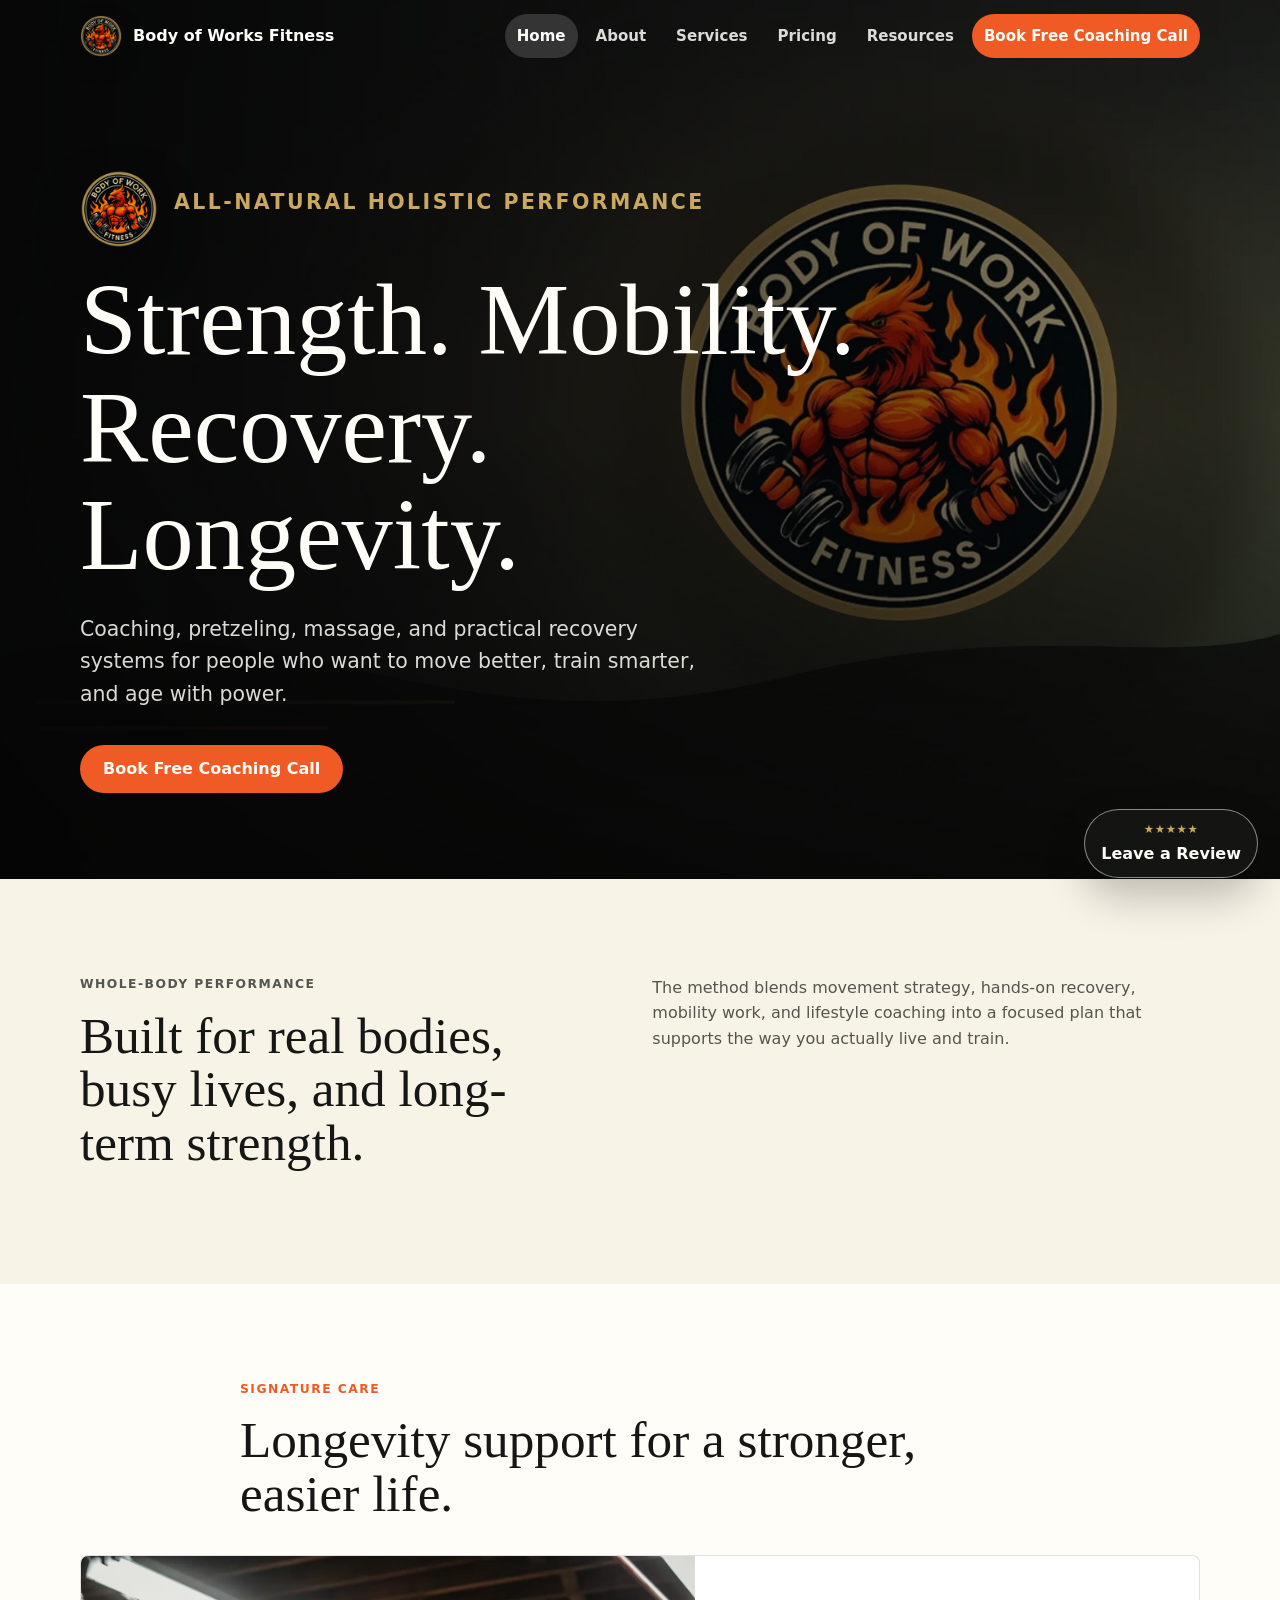
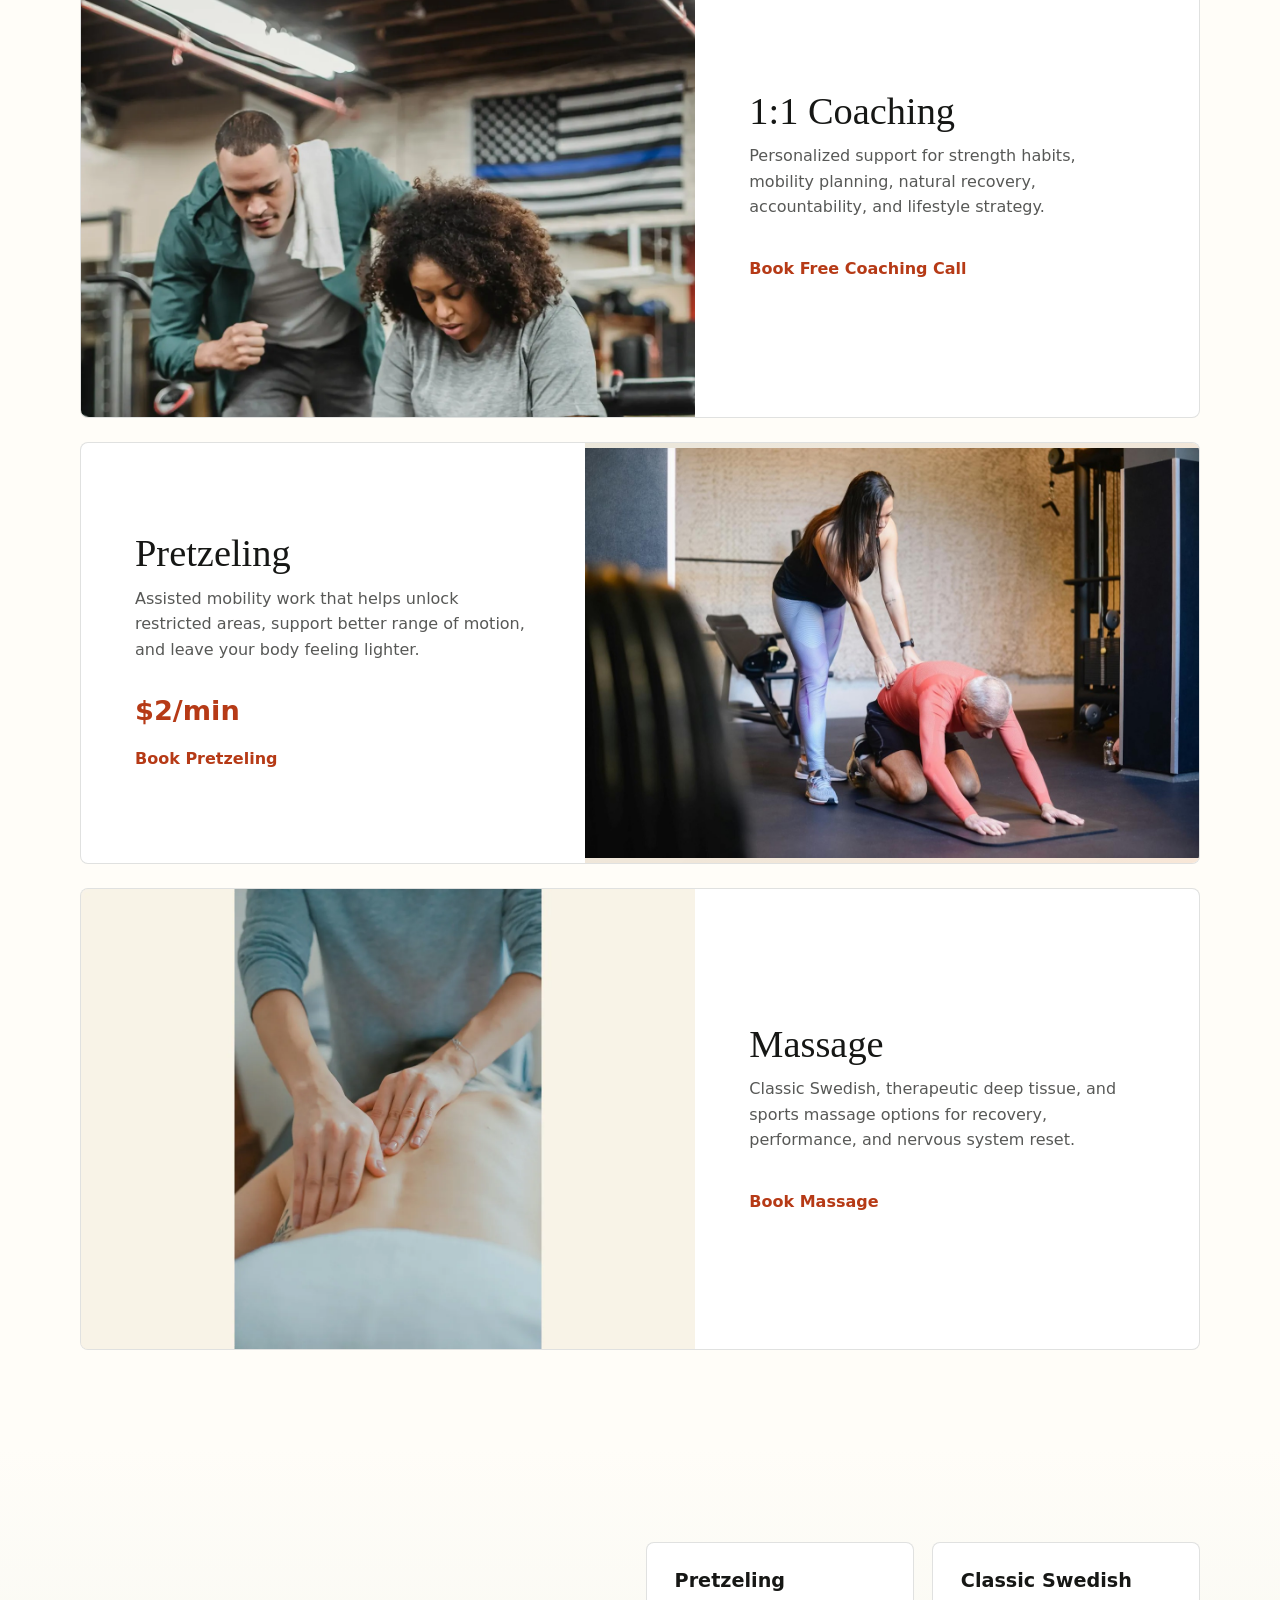
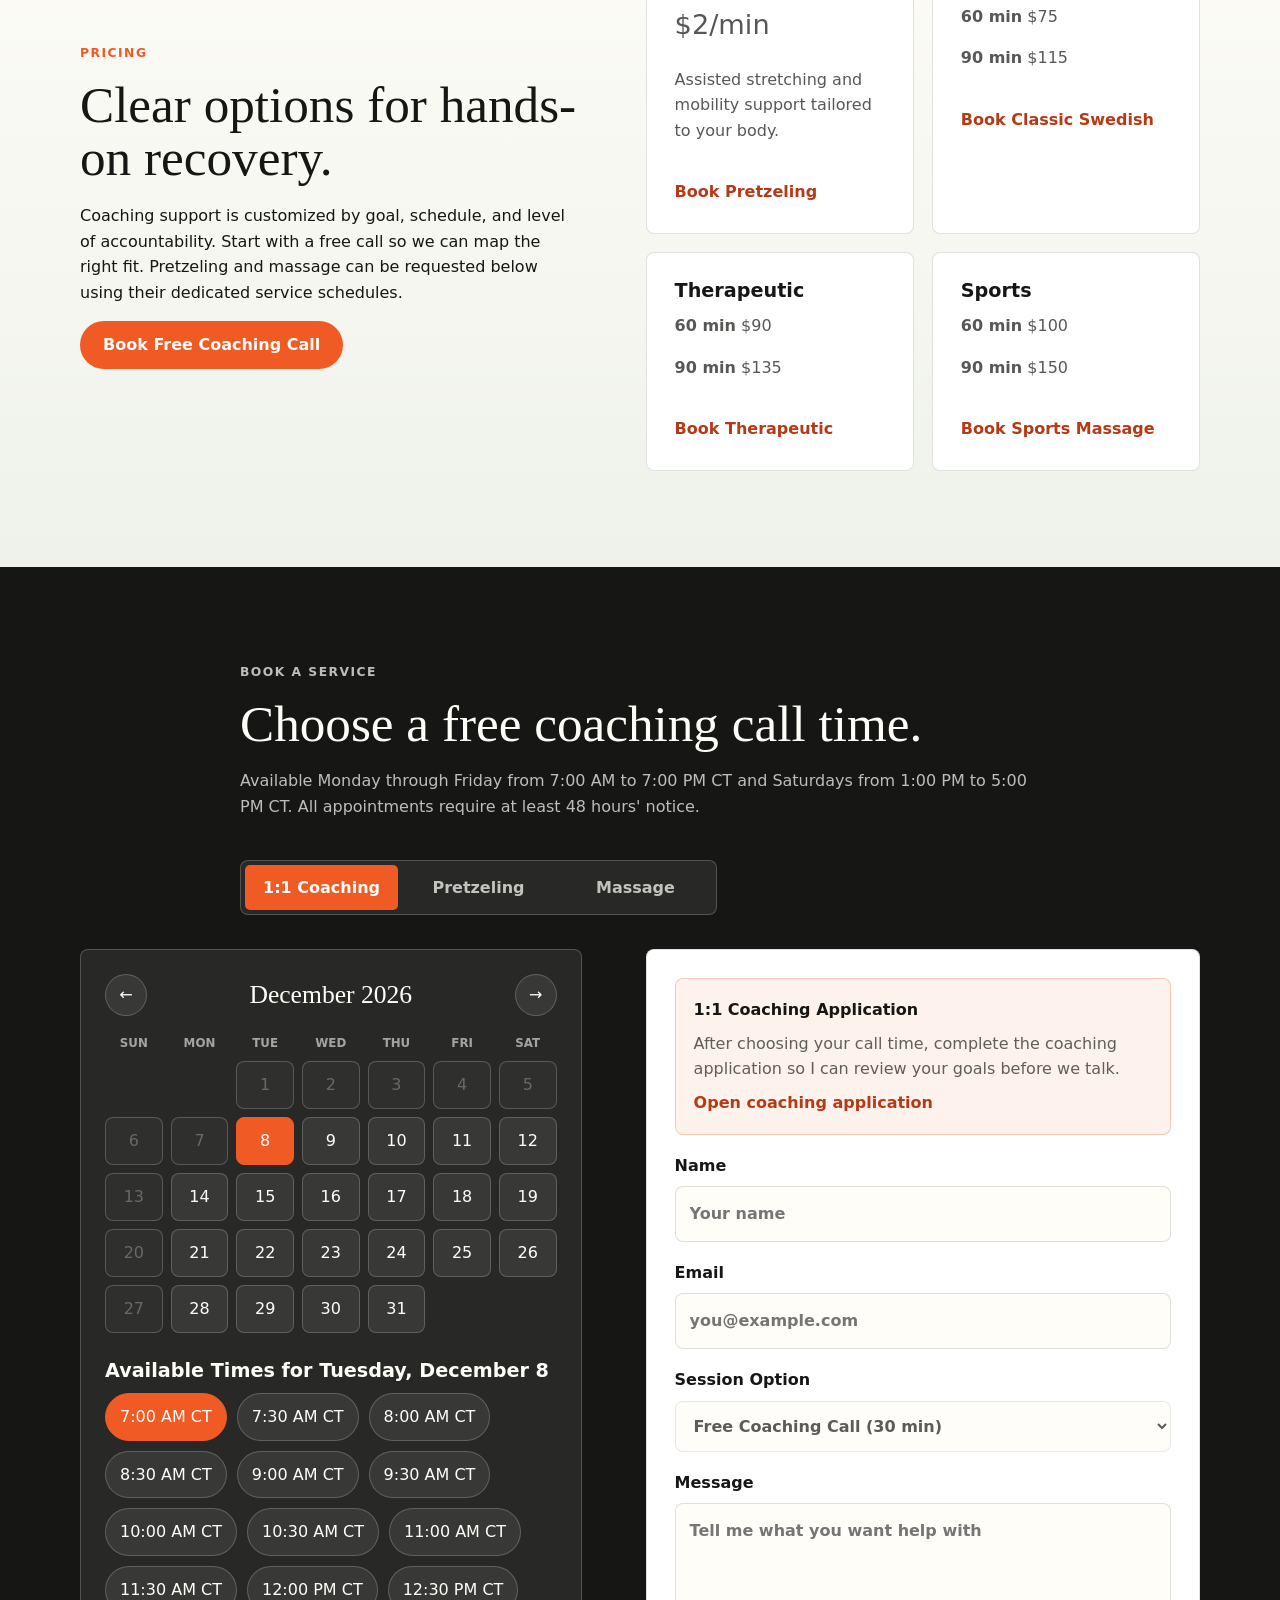
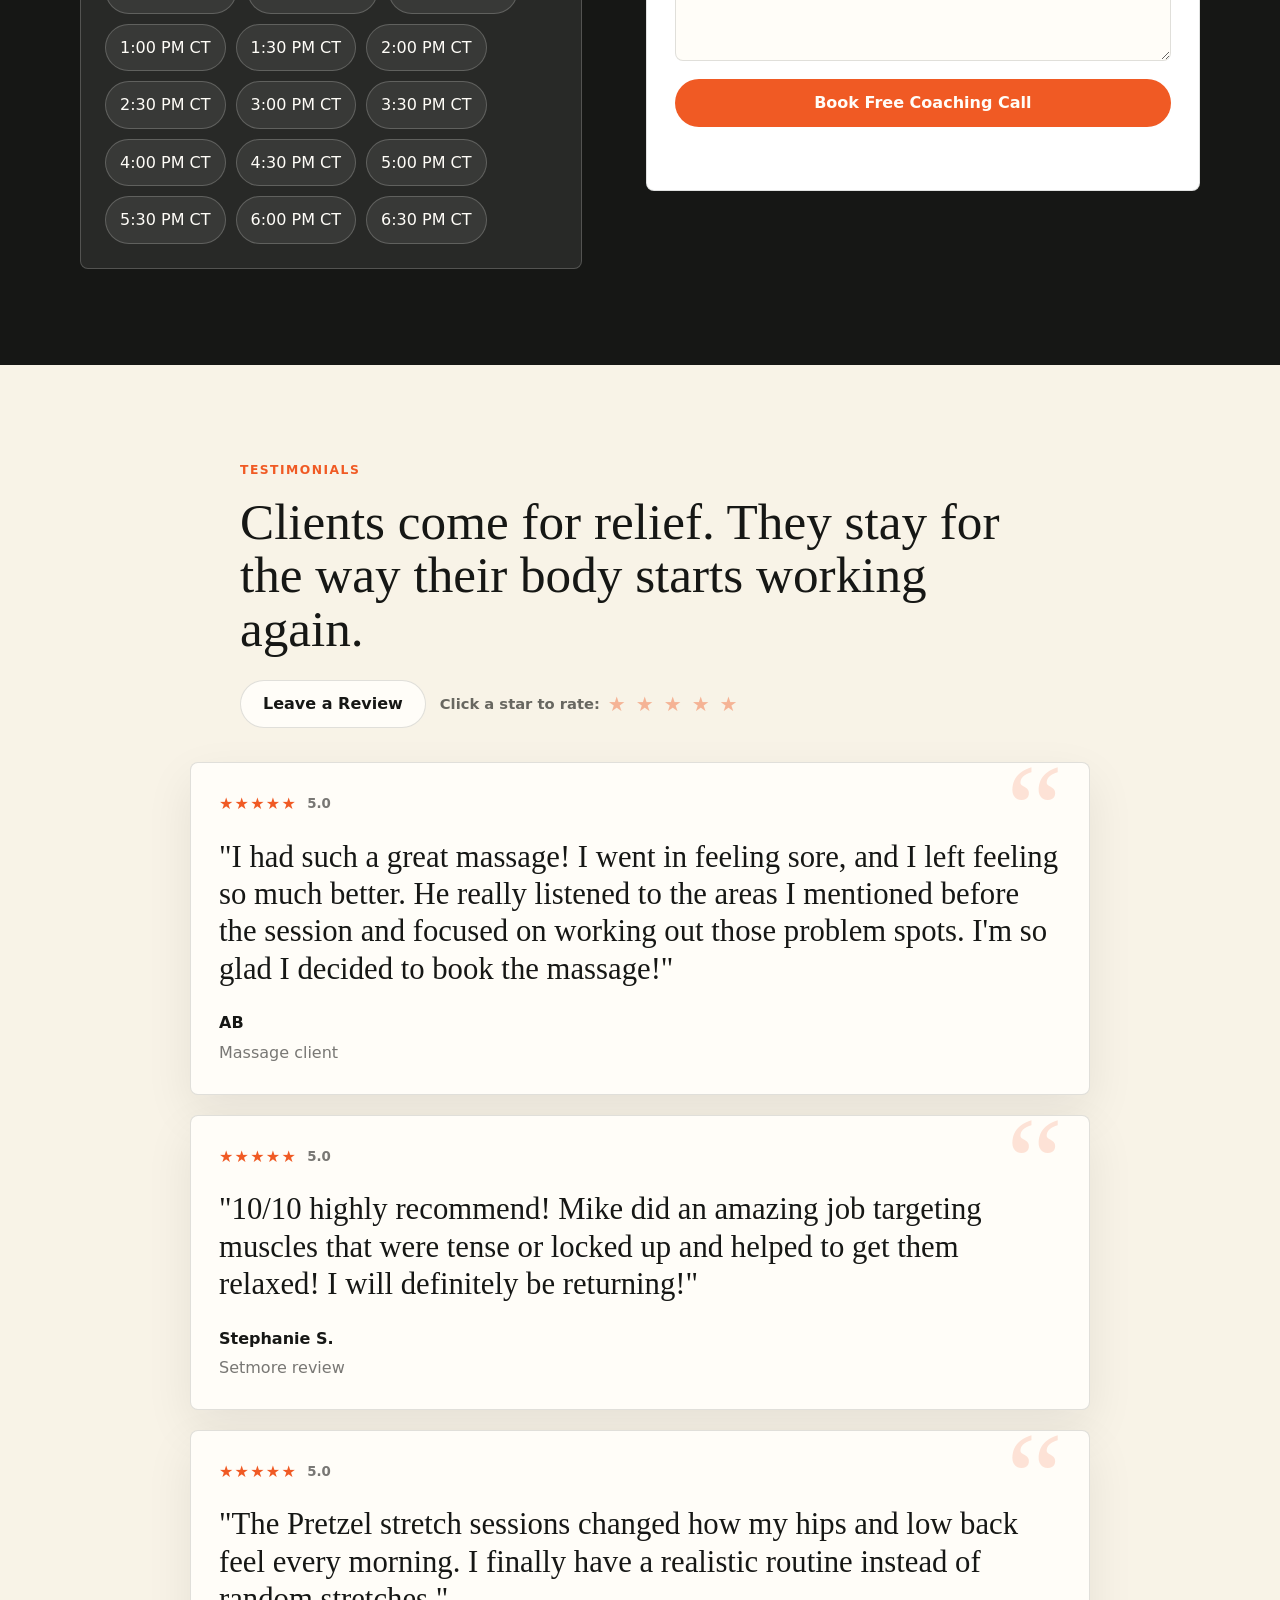
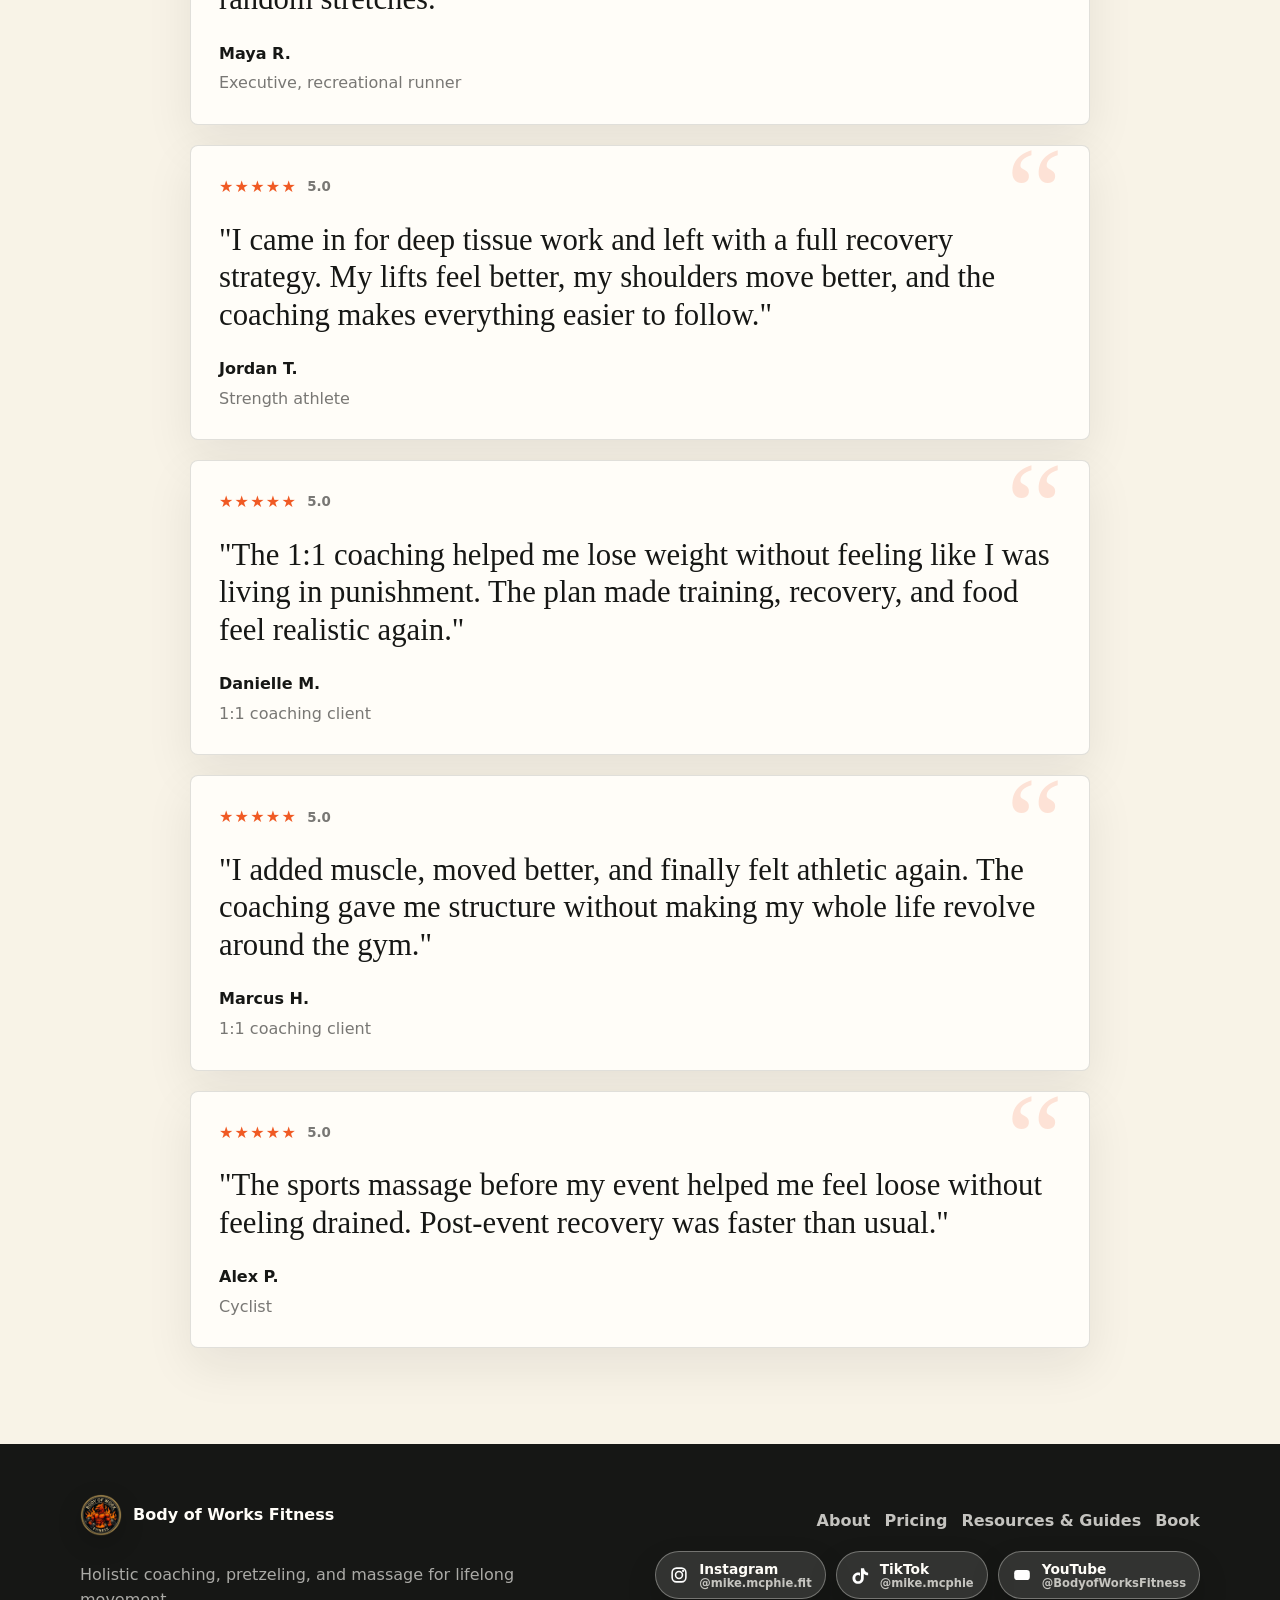
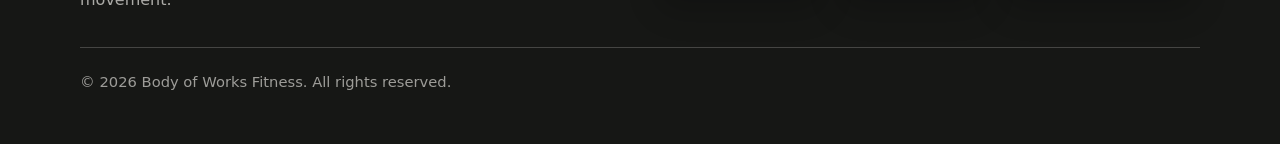
==== index.html @ e34fd8a3 "Add files via upload" ====
<!DOCTYPE html>
<html lang="en">
  <head>
    <meta charset="UTF-8" />
    <meta name="viewport" content="width=device-width, initial-scale=1.0" />
    <meta
      name="description"
      content="Body of Works Fitness offers holistic coaching, pretzeling, massage, and recovery support for strength, mobility, and longevity."
    />
    <title>Body of Works Fitness | Strength, Mobility, Recovery</title>
    <link rel="canonical" href="https://bodyofworksfitness.com/" />
    <link rel="preload" href="assets/images/brand-hero.webp" as="image" />
    <link rel="icon" href="assets/images/body-of-work-logo-small.png" type="image/png" />
    <link rel="stylesheet" href="css/styles.css?v=20260725-fat-loss-guide" />
  </head>
  <body class="home">
    <header class="site-header" data-header>
      <a class="brand" href="index.html" aria-label="Body of Works Fitness home">
        <img class="brand-logo" src="assets/images/body-of-work-logo-small.png" alt="" />
        <span>Body of Works Fitness</span>
      </a>
      <button class="nav-toggle" type="button" aria-label="Open navigation" aria-expanded="false" data-nav-toggle>
        <span></span>
        <span></span>
      </button>
      <nav class="site-nav" data-nav>
        <a href="index.html" aria-current="page">Home</a>
        <a href="about.html">About</a>
        <a href="#services">Services</a>
        <a href="#pricing">Pricing</a>
        <a href="resources.html">Resources</a>
        <a class="nav-cta" href="#book-call" data-book-service="1:1 Coaching">Book Free Coaching Call</a>
      </nav>
    </header>

    <main>
      <section class="hero brand-hero">
        <div class="hero-media" aria-hidden="true"></div>
        <video
          class="hero-video-backdrop"
          data-hero-video-backdrop
          poster="assets/images/brand-hero.webp"
          autoplay
          muted
          loop
          playsinline
          aria-hidden="true"
        >
          <source src="assets/videos/workout-background.mp4?v=20260725-fat-loss-guide" type="video/mp4" />
        </video>
        <video
          class="hero-video"
          data-hero-video
          poster="assets/images/brand-hero.webp"
          autoplay
          muted
          loop
          playsinline
          aria-hidden="true"
        >
          <source src="assets/videos/workout-background.mp4?v=20260725-fat-loss-guide" type="video/mp4" />
        </video>
        <div class="hero-overlay"></div>
        <div class="hero-content shell">
          <div class="hero-lockup">
            <img src="assets/images/body-of-work-logo-small.png" alt="Body of Works Fitness logo" />
            <p class="eyebrow">All-natural holistic performance</p>
          </div>
          <h1>Strength. Mobility. Recovery. Longevity.</h1>
          <p>
            Coaching, pretzeling, massage, and practical recovery systems for people who want to
            move better, train smarter, and age with power.
          </p>
          <div class="hero-actions">
            <a class="button button-primary" href="#book-call" data-book-service="1:1 Coaching">Book Free Coaching Call</a>
          </div>
        </div>
      </section>

      <section class="section intro-band">
        <div class="shell intro-grid">
          <div>
            <p class="eyebrow">Whole-body performance</p>
            <h2>Built for real bodies, busy lives, and long-term strength.</h2>
          </div>
          <p>
            The method blends movement strategy, hands-on recovery, mobility work, and lifestyle
            coaching into a focused plan that supports the way you actually live and train.
          </p>
        </div>
      </section>

      <section class="section" id="services">
        <div class="shell section-heading">
          <p class="eyebrow">Signature care</p>
          <h2>Longevity support for a stronger, easier life.</h2>
        </div>
        <div class="shell service-stack">
          <article class="service-row">
            <div class="service-row-media">
              <img src="assets/images/home-coaching.webp" alt="Trainer coaching a client through a strength exercise" loading="lazy" />
            </div>
            <div class="service-row-copy">
              <h3>1:1 Coaching</h3>
              <p>
                Personalized support for strength habits, mobility planning, natural recovery,
                accountability, and lifestyle strategy.
              </p>
              <a class="text-link" href="#book-call" data-book-service="1:1 Coaching">Book Free Coaching Call</a>
            </div>
          </article>
          <article class="service-row">
            <div class="service-row-media">
              <img src="assets/images/home-pretzel.jpg" alt="Trainer assisting a client through a floor stretch" loading="lazy" />
            </div>
            <div class="service-row-copy">
              <h3>Pretzeling</h3>
              <p>
                Assisted mobility work that helps unlock restricted areas, support better range of
                motion, and leave your body feeling lighter.
              </p>
              <strong class="price-line">$2/min</strong>
              <a class="text-link" href="#book-call" data-book-service="Pretzeling">Book Pretzeling</a>
            </div>
          </article>
          <article class="service-row">
            <div class="service-row-media">
              <img src="assets/images/home-massage.webp" alt="Close-up of massage therapy work" loading="lazy" />
            </div>
            <div class="service-row-copy">
              <h3>Massage</h3>
              <p>
                Classic Swedish, therapeutic deep tissue, and sports massage options for recovery,
                performance, and nervous system reset.
              </p>
              <a class="text-link" href="#book-call" data-book-service="Massage">Book Massage</a>
            </div>
          </article>
        </div>
      </section>

      <section class="section split-section" id="pricing">
        <div class="shell pricing-layout">
          <div>
            <p class="eyebrow">Pricing</p>
            <h2>Clear options for hands-on recovery.</h2>
            <p>
              Coaching support is customized by goal, schedule, and level of accountability. Start
              with a free call so we can map the right fit. Pretzeling and massage can be requested
              below using their dedicated service schedules.
            </p>
            <a class="button button-primary" href="#book-call" data-book-service="1:1 Coaching">Book Free Coaching Call</a>
          </div>
          <div class="pricing-grid">
            <article class="price-card">
              <h3>Pretzeling</h3>
              <p class="price">$2/min</p>
              <p>Assisted stretching and mobility support tailored to your body.</p>
              <a class="text-link" href="#book-call" data-book-service="Pretzeling">Book Pretzeling</a>
            </article>
            <article class="price-card">
              <h3>Classic Swedish</h3>
              <p><strong>60 min</strong> $75</p>
              <p><strong>90 min</strong> $115</p>
              <a class="text-link" href="#book-call" data-book-service="Massage">Book Classic Swedish</a>
            </article>
            <article class="price-card">
              <h3>Therapeutic</h3>
              <p><strong>60 min</strong> $90</p>
              <p><strong>90 min</strong> $135</p>
              <a class="text-link" href="#book-call" data-book-service="Massage">Book Therapeutic</a>
            </article>
            <article class="price-card">
              <h3>Sports</h3>
              <p><strong>60 min</strong> $100</p>
              <p><strong>90 min</strong> $150</p>
              <a class="text-link" href="#book-call" data-book-service="Massage">Book Sports Massage</a>
            </article>
          </div>
        </div>
      </section>

      <section class="section booking-section" id="book-call">
        <div class="shell section-heading">
          <p class="eyebrow">Book a service</p>
          <h2 data-booking-title>Choose a free coaching call time.</h2>
          <p data-booking-summary>Available Monday through Friday from 7:00 AM to 7:00 PM CT and Saturdays from 1:00 PM to 5:00 PM CT. All appointments require at least 48 hours' notice.</p>
          <div class="booking-service-picker" aria-label="Choose a service">
            <button class="is-active" type="button" data-service-choice="1:1 Coaching">1:1 Coaching</button>
            <button type="button" data-service-choice="Pretzeling">Pretzeling</button>
            <button type="button" data-service-choice="Massage">Massage</button>
          </div>
        </div>
        <div class="shell booking-grid">
          <div class="calendar-panel">
            <div class="calendar-toolbar">
              <button class="icon-button" type="button" aria-label="Previous month" data-calendar-prev>&larr;</button>
              <h3 data-calendar-title></h3>
              <button class="icon-button" type="button" aria-label="Next month" data-calendar-next>&rarr;</button>
            </div>
            <div class="calendar-weekdays" aria-hidden="true">
              <span>Sun</span><span>Mon</span><span>Tue</span><span>Wed</span><span>Thu</span><span>Fri</span><span>Sat</span>
            </div>
            <div class="calendar-grid" data-calendar-grid></div>
            <div class="time-panel">
              <h3 data-time-title>Available Times</h3>
              <div class="time-list" data-time-list></div>
            </div>
          </div>

          <form class="contact-form booking-form" action="https://formsubmit.co/imagin8it.home@gmail.com" method="post" data-booking-form>
            <input type="hidden" name="_subject" value="New Body of Works Fitness Coaching Call Request" data-subject-input />
            <input type="hidden" name="_template" value="table" />
            <input type="hidden" name="_captcha" value="false" />
            <input type="hidden" name="_autoresponse" value="" data-autoresponse-input />
            <input type="hidden" name="_next" value="http://127.0.0.1:4173/thank-you.html" data-next-input />
            <input type="hidden" name="service" value="1:1 Coaching" data-service-select />
            <input type="hidden" name="Automation Source" value="Body of Works Fitness website booking" />
            <input type="hidden" name="Automation Key" value="coaching-call" data-automation-key-input />
            <input type="hidden" name="Selected Date" data-selected-date-input />
            <input type="hidden" name="Selected Time" data-selected-time-input />
            <input type="hidden" name="Google Calendar Link" data-calendar-link-input />
            <input type="text" name="_honey" class="visually-hidden" tabindex="-1" autocomplete="off" />
            <div class="form-callout" data-coaching-application>
              <strong>1:1 Coaching Application</strong>
              <p>After choosing your call time, complete the coaching application so I can review your goals before we talk.</p>
              <a href="https://form.typeform.com/to/nYSQBHoF" target="_blank" rel="noopener">Open coaching application</a>
            </div>
            <label>
              Name
              <input type="text" name="name" autocomplete="name" placeholder="Your name" required />
            </label>
            <label>
              Email
              <input type="email" name="email" autocomplete="email" placeholder="you@example.com" required />
            </label>
            <label data-session-option-field hidden>
              Session Option
              <select name="session_option" required data-session-option-select></select>
            </label>
            <label>
              Message
              <textarea name="message" rows="5" placeholder="Tell me what you want help with"></textarea>
            </label>
            <button class="button button-primary" type="submit" data-submit-button>Book Free Coaching Call</button>
            <p class="form-note" data-booking-status></p>
          </form>
        </div>
      </section>

      <section class="section testimonials-section" id="testimonials">
        <div class="shell section-heading">
          <p class="eyebrow">Testimonials</p>
          <h2>Clients come for relief. They stay for the way their body starts working again.</h2>
          <div class="review-section-action">
            <button class="button button-secondary" type="button" data-review-open>Leave a Review</button>
            <div class="review-star-hint" aria-label="Click a star to leave a review">
              <span>Click a star to rate:</span>
              <button type="button" data-review-open data-review-rating="1" aria-label="Leave a 1 star review">★</button>
              <button type="button" data-review-open data-review-rating="2" aria-label="Leave a 2 star review">★</button>
              <button type="button" data-review-open data-review-rating="3" aria-label="Leave a 3 star review">★</button>
              <button type="button" data-review-open data-review-rating="4" aria-label="Leave a 4 star review">★</button>
              <button type="button" data-review-open data-review-rating="5" aria-label="Leave a 5 star review">★</button>
            </div>
          </div>
        </div>
        <div class="shell testimonial-grid submitted-testimonial-grid" data-review-list></div>
        <div class="shell testimonial-grid">
          <article class="testimonial-card">
            <div class="testimonial-rating" aria-label="5 out of 5 stars">
              <span>★★★★★</span>
              <small>5.0</small>
            </div>
            <p>
              "I had such a great massage! I went in feeling sore, and I left feeling so much better.
              He really listened to the areas I mentioned before the session and focused on working
              out those problem spots. I'm so glad I decided to book the massage!"
            </p>
            <div>
              <strong>AB</strong>
              <span>Massage client</span>
            </div>
          </article>
          <article class="testimonial-card">
            <div class="testimonial-rating" aria-label="5 out of 5 stars">
              <span>★★★★★</span>
              <small>5.0</small>
            </div>
            <p>
              "10/10 highly recommend! Mike did an amazing job targeting muscles that were tense or
              locked up and helped to get them relaxed! I will definitely be returning!"
            </p>
            <div>
              <strong>Stephanie S.</strong>
              <span>Setmore review</span>
            </div>
          </article>
          <article class="testimonial-card">
            <div class="testimonial-rating" aria-label="5 out of 5 stars">
              <span>★★★★★</span>
              <small>5.0</small>
            </div>
            <p>
              "The Pretzel stretch sessions changed how my hips and low back feel every morning. I
              finally have a realistic routine instead of random stretches."
            </p>
            <div>
              <strong>Maya R.</strong>
              <span>Executive, recreational runner</span>
            </div>
          </article>
          <article class="testimonial-card">
            <div class="testimonial-rating" aria-label="5 out of 5 stars">
              <span>★★★★★</span>
              <small>5.0</small>
            </div>
            <p>
              "I came in for deep tissue work and left with a full recovery strategy. My lifts feel
              better, my shoulders move better, and the coaching makes everything easier to follow."
            </p>
            <div>
              <strong>Jordan T.</strong>
              <span>Strength athlete</span>
            </div>
          </article>
          <article class="testimonial-card">
            <div class="testimonial-rating" aria-label="5 out of 5 stars">
              <span>★★★★★</span>
              <small>5.0</small>
            </div>
            <p>
              "The 1:1 coaching helped me lose weight without feeling like I was living in
              punishment. The plan made training, recovery, and food feel realistic again."
            </p>
            <div>
              <strong>Danielle M.</strong>
              <span>1:1 coaching client</span>
            </div>
          </article>
          <article class="testimonial-card">
            <div class="testimonial-rating" aria-label="5 out of 5 stars">
              <span>★★★★★</span>
              <small>5.0</small>
            </div>
            <p>
              "I added muscle, moved better, and finally felt athletic again. The coaching gave me
              structure without making my whole life revolve around the gym."
            </p>
            <div>
              <strong>Marcus H.</strong>
              <span>1:1 coaching client</span>
            </div>
          </article>
          <article class="testimonial-card">
            <div class="testimonial-rating" aria-label="5 out of 5 stars">
              <span>★★★★★</span>
              <small>5.0</small>
            </div>
            <p>
              "The sports massage before my event helped me feel loose without feeling drained.
              Post-event recovery was faster than usual."
            </p>
            <div>
              <strong>Alex P.</strong>
              <span>Cyclist</span>
            </div>
          </article>
        </div>
      </section>

    </main>

    <button class="floating-review-button" type="button" data-review-open aria-label="Leave a review">
      <span aria-hidden="true">★★★★★</span>
      Leave a Review
    </button>

    <iframe class="visually-hidden" name="review-submit-frame" title="Review submission"></iframe>
    <dialog class="review-dialog" data-review-dialog>
      <form
        class="review-form"
        action="https://formsubmit.co/imagin8it.home@gmail.com"
        method="post"
        target="review-submit-frame"
        data-review-form
      >
        <button class="dialog-close" type="button" data-review-close aria-label="Close review form">&times;</button>
        <input type="hidden" name="_subject" value="New Body of Works Fitness Review" />
        <input type="hidden" name="_template" value="table" />
        <input type="hidden" name="_captcha" value="false" />
        <input type="hidden" name="rating" value="5" data-review-rating-input />
        <p class="eyebrow">Leave a review</p>
        <h2><span data-review-selected-rating>5</span>-star experience</h2>
        <div class="review-stars" aria-label="Click a star to choose your rating">
          <button type="button" data-review-rating-button="1" aria-label="1 star">★</button>
          <button type="button" data-review-rating-button="2" aria-label="2 stars">★</button>
          <button type="button" data-review-rating-button="3" aria-label="3 stars">★</button>
          <button type="button" data-review-rating-button="4" aria-label="4 stars">★</button>
          <button type="button" data-review-rating-button="5" aria-label="5 stars">★</button>
        </div>
        <label>
          Name
          <input name="name" type="text" maxlength="50" placeholder="Your name" required />
        </label>
        <label>
          Service
          <select name="service">
            <option>1:1 Coaching</option>
            <option>Pretzeling</option>
            <option>Massage</option>
            <option>General experience</option>
          </select>
        </label>
        <label>
          Review
          <textarea name="review" rows="4" maxlength="320" placeholder="What changed for you?" required></textarea>
        </label>
        <button class="button button-primary" type="submit">Submit Review</button>
        <p class="form-note" data-review-status></p>
      </form>
    </dialog>

    <footer class="site-footer">
      <div class="shell footer-grid">
        <div>
          <a class="brand" href="index.html">
            <img class="brand-logo" src="assets/images/body-of-work-logo-small.png" alt="" />
            <span>Body of Works Fitness</span>
          </a>
          <p>Holistic coaching, pretzeling, and massage for lifelong movement.</p>
        </div>
        <div class="footer-actions">
          <div class="footer-links">
            <a href="about.html">About</a>
            <a href="#pricing">Pricing</a>
            <a href="resources.html">Resources &amp; Guides</a>
            <a href="#book-call">Book</a>
          </div>
          <div class="social-links" aria-label="Social links">
            <a href="https://www.instagram.com/mike.mcphie.fit/" target="_blank" rel="noreferrer" aria-label="Instagram">
              <img src="assets/images/icon-instagram.svg" alt="" />
              <span>Instagram <small>@mike.mcphie.fit</small></span>
            </a>
            <a href="https://www.tiktok.com/@mike.mcphie" target="_blank" rel="noreferrer" aria-label="TikTok">
              <img src="assets/images/icon-tiktok.svg" alt="" />
              <span>TikTok <small>@mike.mcphie</small></span>
            </a>
            <a href="https://www.youtube.com/@BodyofWorksFitness" target="_blank" rel="noreferrer" aria-label="YouTube">
              <img src="assets/images/icon-youtube.svg" alt="" />
              <span>YouTube <small>@BodyofWorksFitness</small></span>
            </a>
          </div>
        </div>
      </div>
      <div class="shell copyright">
        <span>&copy; 2026 Body of Works Fitness. All rights reserved.</span>
      </div>
    </footer>
    <script src="js/main.js?v=20260725-fat-loss-guide"></script>
  </body>
</html>
---- css/styles.css ----
:root {
  --ink: #161715;
  --charcoal: #242523;
  --ember: #f05a24;
  --ember-dark: #b63a16;
  --gold: #caa85f;
  --olive: #6f7d5d;
  --sage: #dfe7da;
  --cream: #f8f3e7;
  --paper: #fffdf8;
  --line: rgba(22, 23, 21, 0.13);
  --soft-line: rgba(255, 253, 248, 0.2);
  --shadow: 0 22px 60px rgba(22, 23, 21, 0.14);
  --radius: 8px;
}

* {
  box-sizing: border-box;
}

html {
  scroll-behavior: smooth;
}

body {
  margin: 0;
  font-family: Inter, ui-sans-serif, system-ui, -apple-system, BlinkMacSystemFont, "Segoe UI", sans-serif;
  color: var(--ink);
  background: var(--paper);
  line-height: 1.6;
}

img {
  display: block;
  max-width: 100%;
}

a {
  color: inherit;
  text-decoration: none;
}

button,
input,
select,
textarea {
  font: inherit;
}

.shell {
  width: min(1120px, calc(100% - 40px));
  margin-inline: auto;
}

.site-header {
  position: fixed;
  top: 0;
  left: 0;
  right: 0;
  z-index: 20;
  display: flex;
  align-items: center;
  justify-content: space-between;
  gap: 24px;
  padding: 14px max(20px, calc((100vw - 1120px) / 2));
  color: var(--paper);
  transition: background 180ms ease, color 180ms ease, box-shadow 180ms ease;
}

.site-header.is-scrolled,
.site-header.is-open,
body:not(.home) .site-header {
  color: var(--ink);
  background: rgba(255, 253, 248, 0.94);
  box-shadow: 0 12px 40px rgba(22, 23, 21, 0.08);
  backdrop-filter: blur(18px);
}

.brand {
  display: inline-flex;
  align-items: center;
  gap: 11px;
  min-width: 0;
  font-weight: 850;
  letter-spacing: 0;
}

.brand-logo {
  width: 42px;
  height: 42px;
  flex: 0 0 auto;
  border-radius: 50%;
  object-fit: cover;
  box-shadow: 0 8px 24px rgba(0, 0, 0, 0.18);
}

.site-nav {
  display: flex;
  align-items: center;
  gap: 6px;
}

.site-nav a {
  padding: 10px 12px;
  border-radius: 999px;
  font-size: 0.94rem;
  font-weight: 750;
  color: inherit;
  opacity: 0.86;
}

.site-nav a:hover,
.site-nav a[aria-current="page"] {
  background: rgba(255, 255, 255, 0.16);
  opacity: 1;
}

.site-header.is-scrolled .site-nav a:hover,
.site-header.is-scrolled .site-nav a[aria-current="page"],
.site-header.is-open .site-nav a:hover,
.site-header.is-open .site-nav a[aria-current="page"],
body:not(.home) .site-nav a:hover,
body:not(.home) .site-nav a[aria-current="page"] {
  background: rgba(240, 90, 36, 0.12);
}

.site-nav .nav-cta {
  color: var(--paper);
  background: var(--ember);
  opacity: 1;
}

.site-nav .nav-cta:hover {
  background: var(--ember-dark);
}

.nav-toggle {
  display: none;
  width: 44px;
  height: 44px;
  border: 1px solid currentColor;
  border-radius: 50%;
  color: inherit;
  background: transparent;
  cursor: pointer;
}

.nav-toggle span {
  display: block;
  width: 18px;
  height: 2px;
  margin: 4px auto;
  border-radius: 4px;
  background: currentColor;
}

.hero {
  position: relative;
  min-height: 92vh;
  display: grid;
  align-items: end;
  overflow: hidden;
  background: #050505;
}

.hero-media,
.hero-video-backdrop,
.hero-video,
.hero-overlay {
  position: absolute;
  inset: 0;
}

.hero-media {
  background-image: url("../assets/images/brand-hero.webp");
  background-size: cover;
  background-position: center;
  transform: scale(1.01);
}

.hero-video-backdrop,
.hero-video {
  opacity: 0;
  backface-visibility: hidden;
  transition: opacity 700ms ease;
  will-change: opacity;
}

.hero-video-backdrop {
  width: 100%;
  height: 100%;
  filter: blur(6px) brightness(0.58) contrast(1.08) saturate(0.95);
  object-fit: cover;
  object-position: center 24%;
  background: #050505;
  transform: scale(1.02) translateZ(0);
}

.hero-video {
  width: 100%;
  height: 100%;
  filter: brightness(0.78) contrast(1.04) saturate(0.97);
  object-fit: contain;
  object-position: right center;
  transform: translateZ(0);
}

.hero.has-video .hero-video,
.hero.has-video .hero-video-backdrop {
  opacity: 1;
}

.hero.has-video .hero-media {
  opacity: 0;
}

.hero-overlay {
  background:
    linear-gradient(90deg, rgba(5, 5, 5, 0.9), rgba(5, 5, 5, 0.52) 54%, rgba(5, 5, 5, 0.28)),
    linear-gradient(0deg, rgba(5, 5, 5, 0.78), rgba(5, 5, 5, 0.14) 52%);
}

.hero-content {
  position: relative;
  z-index: 2;
  padding: 170px 0 86px;
  color: var(--paper);
}

.hero-lockup {
  display: flex;
  align-items: center;
  gap: 16px;
  margin-bottom: 18px;
}

.hero-lockup img {
  width: 78px;
  height: 78px;
  border-radius: 50%;
  box-shadow: 0 18px 44px rgba(0, 0, 0, 0.35);
}

.eyebrow {
  margin: 0 0 14px;
  color: var(--ember);
  font-size: 0.77rem;
  font-weight: 900;
  letter-spacing: 0.12em;
  text-transform: uppercase;
}

.hero .eyebrow,
.quote-band .eyebrow {
  color: var(--gold);
}

h1,
h2,
h3,
p {
  margin-top: 0;
}

h1,
h2,
h3 {
  line-height: 1.05;
  letter-spacing: 0;
}

h1 {
  max-width: 820px;
  margin-bottom: 24px;
  font-family: Georgia, "Times New Roman", serif;
  font-size: clamp(3.4rem, 8vw, 7.4rem);
  font-weight: 500;
}

h2 {
  margin-bottom: 18px;
  font-family: Georgia, "Times New Roman", serif;
  font-size: clamp(2.1rem, 4vw, 4.25rem);
  font-weight: 500;
}

h3 {
  margin-bottom: 12px;
  font-size: 1.2rem;
}

.hero-content p {
  max-width: 620px;
  font-size: clamp(1.05rem, 2vw, 1.28rem);
  color: rgba(255, 253, 248, 0.86);
}

.hero-actions {
  display: flex;
  flex-wrap: wrap;
  gap: 14px;
  margin-top: 34px;
}

.button {
  display: inline-flex;
  min-height: 48px;
  align-items: center;
  justify-content: center;
  border: 1px solid transparent;
  border-radius: 999px;
  padding: 12px 22px;
  font-weight: 850;
  line-height: 1;
  text-align: center;
  transition: transform 160ms ease, background 160ms ease, color 160ms ease;
}

.button:hover {
  transform: translateY(-2px);
}

.button-primary {
  color: var(--paper);
  background: var(--ember);
}

.button-primary:hover {
  background: var(--ember-dark);
}

.button-secondary {
  color: var(--ink);
  border-color: var(--line);
  background: var(--paper);
}

.text-link {
  display: inline-flex;
  align-items: center;
  margin-top: 20px;
  color: var(--ember-dark);
  font-weight: 900;
}

.setmore-link {
  gap: 8px;
  vertical-align: middle;
  width: fit-content;
  border: 1px solid rgba(18, 63, 50, 0.18);
  border-radius: 999px;
  padding: 8px 12px 8px 15px;
  color: #123f32;
  background: #fff;
  box-shadow: 0 12px 28px rgba(18, 63, 50, 0.11);
}

.setmore-link span {
  color: #123f32;
  font-size: 0.92rem;
  font-weight: 900;
  line-height: 1;
  white-space: nowrap;
}

.setmore-link img {
  display: inline-block;
  width: 94px;
  height: auto;
  padding: 0;
  border-radius: 0;
  background: transparent;
  box-shadow: none;
}

.price-card .setmore-link img {
  width: 90px;
}

.section {
  padding: 96px 0;
}

.intro-band {
  background: var(--cream);
}

.intro-grid,
.page-hero-grid {
  display: grid;
  grid-template-columns: 0.95fr 1.05fr;
  gap: clamp(32px, 6vw, 80px);
  align-items: start;
}

.intro-grid p,
.page-hero-grid p,
.split-copy p,
.values-grid p,
.service-card p,
.service-row-copy p,
.price-card p,
.contact-form p,
.site-footer p {
  color: rgba(22, 23, 21, 0.72);
}

.section-heading {
  max-width: 800px;
  margin-bottom: 34px;
}

.evidence-grid a {
  border: 1px solid var(--line);
  border-radius: var(--radius);
  background: rgba(255, 253, 248, 0.72);
}

.evidence-grid strong,
.evidence-grid span {
  display: block;
}

.evidence-grid span {
  margin-top: 8px;
  color: rgba(22, 23, 21, 0.68);
}

.service-preview-grid,
.values-grid,
.pricing-grid {
  display: grid;
  grid-template-columns: repeat(3, minmax(0, 1fr));
  gap: 18px;
}

.service-card,
.values-grid article,
.price-card,
.testimonial-card,
.contact-form {
  border: 1px solid var(--line);
  border-radius: var(--radius);
  background: #ffffff;
}

.service-card,
.values-grid article,
.price-card,
.testimonial-card {
  padding: 28px;
}

.service-card {
  overflow: hidden;
}

.service-stack {
  display: grid;
  gap: 24px;
}

.service-row {
  display: grid;
  grid-template-columns: minmax(0, 1fr) minmax(320px, 0.82fr);
  gap: 0;
  overflow: hidden;
  border: 1px solid var(--line);
  border-radius: var(--radius);
  background: #ffffff;
}

.service-row:nth-child(even) {
  grid-template-columns: minmax(320px, 0.82fr) minmax(0, 1fr);
}

.service-row:nth-child(even) .service-row-media {
  order: 2;
}

.service-row-media {
  display: grid;
  min-height: 420px;
  place-items: center;
  background:
    linear-gradient(135deg, rgba(22, 23, 21, 0.06), rgba(240, 90, 36, 0.08)),
    var(--cream);
}

.service-row-media img {
  width: 100%;
  height: 100%;
  max-height: 560px;
  object-fit: contain;
}

.service-row-copy {
  display: flex;
  flex-direction: column;
  justify-content: center;
  padding: clamp(28px, 5vw, 54px);
}

.service-row-copy h3 {
  font-family: Georgia, "Times New Roman", serif;
  font-size: clamp(2rem, 3vw, 3.4rem);
  font-weight: 500;
}

.service-card-image,
.detail-image {
  width: calc(100% + 56px);
  max-width: none;
  height: auto;
  aspect-ratio: 4 / 3;
  margin: -28px -28px 26px;
  object-fit: cover;
}

.price-line,
.price {
  display: block;
  margin-top: 18px;
  color: var(--ember-dark);
  font-size: 1.7rem;
  line-height: 1.1;
}

.split-section {
  background: linear-gradient(180deg, var(--paper), #eef2ea);
}

.split-grid,
.pricing-layout,
.booking-grid {
  display: grid;
  grid-template-columns: minmax(0, 0.95fr) minmax(0, 1.05fr);
  gap: clamp(30px, 5vw, 64px);
  align-items: start;
}

.split-grid.reverse {
  grid-template-columns: minmax(0, 1.05fr) minmax(0, 0.95fr);
}

.split-grid.reverse .image-panel {
  order: 2;
}

.image-panel {
  overflow: hidden;
  border-radius: var(--radius);
  box-shadow: var(--shadow);
  background: var(--charcoal);
}

.image-panel img {
  width: 100%;
  height: 100%;
  min-height: 440px;
  object-fit: cover;
}

.pricing-layout {
  align-items: center;
}

.pricing-grid {
  grid-template-columns: repeat(2, minmax(0, 1fr));
}

.price-card {
  min-height: 170px;
}

.booking-section {
  background: var(--ink);
  color: var(--paper);
}

.booking-section .eyebrow {
  color: var(--gold);
}

.booking-section .section-heading p,
.booking-section .contact-form p {
  color: rgba(255, 253, 248, 0.72);
}

.booking-service-picker {
  display: inline-grid;
  grid-template-columns: repeat(3, minmax(0, 1fr));
  gap: 4px;
  margin-top: 24px;
  padding: 4px;
  border: 1px solid var(--soft-line);
  border-radius: var(--radius);
  background: rgba(255, 253, 248, 0.08);
}

.booking-service-picker button {
  min-height: 44px;
  border: 0;
  border-radius: 5px;
  padding: 10px 18px;
  color: rgba(255, 253, 248, 0.72);
  background: transparent;
  cursor: pointer;
  font-weight: 850;
}

.booking-service-picker button:hover,
.booking-service-picker button.is-active {
  color: var(--paper);
  background: var(--ember);
}

.calendar-panel {
  padding: 24px;
  border: 1px solid var(--soft-line);
  border-radius: var(--radius);
  background: rgba(255, 253, 248, 0.08);
}

.calendar-toolbar {
  display: flex;
  align-items: center;
  justify-content: space-between;
  gap: 16px;
  margin-bottom: 18px;
}

.calendar-toolbar h3 {
  margin: 0;
  font-family: Georgia, "Times New Roman", serif;
  font-size: 1.6rem;
  font-weight: 500;
}

.icon-button {
  display: grid;
  width: 42px;
  height: 42px;
  place-items: center;
  border: 1px solid var(--soft-line);
  border-radius: 50%;
  color: var(--paper);
  background: rgba(255, 253, 248, 0.08);
  cursor: pointer;
}

.calendar-weekdays,
.calendar-grid {
  display: grid;
  grid-template-columns: repeat(7, minmax(0, 1fr));
  gap: 8px;
}

.calendar-weekdays {
  margin-bottom: 8px;
  color: rgba(255, 253, 248, 0.58);
  font-size: 0.74rem;
  font-weight: 900;
  text-align: center;
  text-transform: uppercase;
}

.calendar-day {
  display: grid;
  min-height: 48px;
  place-items: center;
  border: 1px solid var(--soft-line);
  border-radius: var(--radius);
  color: var(--paper);
  background: rgba(255, 253, 248, 0.08);
  cursor: pointer;
}

.calendar-day.is-empty {
  visibility: hidden;
}

.calendar-day.is-unavailable {
  color: rgba(255, 253, 248, 0.28);
  background: rgba(255, 253, 248, 0.035);
  cursor: not-allowed;
}

.calendar-day.is-selected {
  border-color: var(--ember);
  color: var(--paper);
  background: var(--ember);
}

.time-panel {
  margin-top: 28px;
}

.time-list {
  display: flex;
  flex-wrap: wrap;
  gap: 10px;
}

.time-option {
  border: 1px solid var(--soft-line);
  border-radius: 999px;
  padding: 10px 14px;
  color: var(--paper);
  background: rgba(255, 253, 248, 0.08);
  cursor: pointer;
}

.time-option.is-selected {
  border-color: var(--ember);
  background: var(--ember);
}

.contact-form {
  display: grid;
  gap: 18px;
  padding: 28px;
  color: var(--ink);
}

.contact-form label {
  display: grid;
  gap: 8px;
  font-weight: 850;
}

.form-callout {
  display: grid;
  gap: 8px;
  padding: 18px;
  border: 1px solid rgba(240, 90, 36, 0.28);
  border-radius: var(--radius);
  background: rgba(240, 90, 36, 0.08);
}

.form-callout[hidden] {
  display: none;
}

.form-callout p {
  margin: 0;
  color: rgba(22, 23, 21, 0.68) !important;
}

.form-callout a {
  width: fit-content;
  color: var(--ember-dark);
  font-weight: 900;
}

.contact-form input,
.contact-form select,
.contact-form textarea {
  width: 100%;
  border: 1px solid var(--line);
  border-radius: var(--radius);
  padding: 14px;
  color: var(--ink);
  background: var(--paper);
}

.contact-form input:focus,
.contact-form select:focus,
.contact-form textarea:focus {
  outline: 2px solid rgba(240, 90, 36, 0.28);
  border-color: var(--ember);
}

.form-note {
  min-height: 1.4em;
  margin: -4px 0 0;
  font-size: 0.94rem;
}

.visually-hidden {
  position: absolute;
  width: 1px !important;
  height: 1px !important;
  padding: 0 !important;
  border: 0 !important;
  overflow: hidden;
  clip: rect(0, 0, 0, 0);
  white-space: nowrap;
}

.testimonials-section {
  background: var(--cream);
}

.evidence-section {
  background: var(--paper);
}

.evidence-grid {
  display: grid;
  grid-template-columns: repeat(2, minmax(0, 1fr));
  gap: 18px;
}

.evidence-grid a {
  padding: 24px;
}

.evidence-grid a:hover {
  border-color: rgba(240, 90, 36, 0.45);
}

.resources-hero {
  min-height: 520px;
  display: grid;
  align-items: end;
  border-bottom: 1px solid var(--line);
  color: var(--ink);
  background:
    radial-gradient(circle at 86% 22%, rgba(240, 90, 36, 0.13), transparent 30%),
    linear-gradient(120deg, rgba(202, 168, 95, 0.3), rgba(255, 253, 248, 0) 42%),
    linear-gradient(135deg, var(--paper) 0%, var(--cream) 58%, #efe4cf 100%);
}

.resources-hero .page-hero-grid h1,
.resources-hero .eyebrow {
  color: var(--ink);
  text-shadow: none;
}

.resources-hero .page-hero-grid > p {
  color: rgba(22, 23, 21, 0.76);
  text-shadow: none;
}

.guides-section {
  background: var(--paper);
}

.guide-grid {
  display: grid;
  grid-template-columns: repeat(3, minmax(0, 1fr));
  gap: 22px;
}

.guide-card {
  display: flex;
  min-width: 0;
  flex-direction: column;
  overflow: hidden;
  border: 1px solid var(--line);
  border-radius: var(--radius);
  background: #ffffff;
  box-shadow: 0 18px 48px rgba(22, 23, 21, 0.08);
}

.guide-cover {
  display: block;
  overflow: hidden;
  aspect-ratio: 17 / 22;
  background: var(--ink);
}

.guide-cover img {
  width: 100%;
  height: 100%;
  object-fit: cover;
  transition: transform 220ms ease;
}

.guide-cover:hover img {
  transform: scale(1.02);
}

.guide-card-copy {
  display: flex;
  flex: 1;
  flex-direction: column;
  padding: 26px;
}

.guide-card-copy h3 {
  margin-bottom: 10px;
  font-family: Georgia, "Times New Roman", serif;
  font-size: 1.75rem;
  font-weight: 500;
}

.guide-card-copy > p:not(.resource-type) {
  margin: 0;
  color: rgba(22, 23, 21, 0.68);
}

.resource-type {
  margin: 0 0 6px;
  color: var(--ember-dark);
  font-size: 0.78rem;
  font-weight: 900;
  text-transform: uppercase;
}

.guide-actions {
  display: flex;
  align-items: center;
  flex-wrap: wrap;
  gap: 16px;
  margin-top: auto;
  padding-top: 24px;
}

.guide-actions .button {
  min-height: 44px;
  padding: 11px 16px;
}

.resources-page .evidence-section {
  background: var(--cream);
}

.resources-cta-section {
  color: var(--paper);
  background: var(--charcoal);
}

.resources-cta {
  display: flex;
  align-items: center;
  justify-content: space-between;
  gap: 30px;
}

.resources-cta h2 {
  max-width: 720px;
  margin: 0;
}

.resources-cta .button {
  flex: 0 0 auto;
}

.testimonial-grid {
  display: grid;
  max-width: 900px;
  grid-template-columns: 1fr;
  gap: 20px;
}

.testimonial-card {
  position: relative;
  display: grid;
  gap: 22px;
  overflow: hidden;
  background: var(--paper);
  box-shadow: 0 18px 48px rgba(22, 23, 21, 0.08);
}

.testimonial-card::before {
  content: "“";
  position: absolute;
  top: -18px;
  right: 26px;
  color: rgba(240, 90, 36, 0.16);
  font-family: Georgia, "Times New Roman", serif;
  font-size: 8rem;
  line-height: 1;
}

.testimonial-rating {
  position: relative;
  z-index: 1;
  display: flex;
  align-items: center;
  gap: 10px;
}

.testimonial-rating span {
  display: inline-block;
  color: var(--ember);
  font-size: 1rem;
  letter-spacing: 0.08em;
}

.testimonial-rating small {
  color: rgba(22, 23, 21, 0.58);
  font-weight: 900;
}

.testimonial-card p {
  position: relative;
  z-index: 1;
  margin-bottom: 0;
  font-family: Georgia, "Times New Roman", serif;
  font-size: clamp(1.35rem, 2.4vw, 2rem);
  line-height: 1.22;
  color: inherit;
}

.testimonial-card > div:last-child {
  position: relative;
  z-index: 1;
}

.testimonial-card > div:last-child span {
  display: block;
  margin-top: 4px;
  color: rgba(22, 23, 21, 0.58);
}

.review-section-action {
  display: flex;
  flex-wrap: wrap;
  align-items: center;
  gap: 14px;
  margin-top: 24px;
}

.review-star-hint {
  display: inline-flex;
  flex-wrap: wrap;
  align-items: center;
  gap: 6px;
  color: rgba(22, 23, 21, 0.64);
  font-size: 0.92rem;
  font-weight: 850;
}

.review-star-hint button,
.review-stars button {
  border: 0;
  padding: 0 2px;
  color: rgba(240, 90, 36, 0.42);
  background: transparent;
  cursor: pointer;
  font-size: 1.25rem;
  line-height: 1;
}

.review-star-hint button:hover,
.review-stars button:hover,
.review-stars button.is-active {
  color: var(--ember);
}

.submitted-testimonial-grid {
  margin-bottom: 20px;
}

.submitted-testimonial-grid[hidden] {
  display: none;
}

.floating-review-button {
  position: fixed;
  right: 22px;
  bottom: 22px;
  z-index: 60;
  display: grid;
  gap: 3px;
  min-width: 154px;
  border: 1px solid rgba(255, 253, 248, 0.5);
  border-radius: 999px;
  padding: 10px 16px;
  color: var(--paper);
  background: rgba(22, 23, 21, 0.9);
  box-shadow: 0 18px 42px rgba(0, 0, 0, 0.24);
  cursor: pointer;
  font-weight: 900;
}

.floating-review-button span {
  color: var(--gold);
  font-size: 0.72rem;
  letter-spacing: 0.05em;
}

.review-dialog {
  width: min(92vw, 520px);
  border: 0;
  border-radius: var(--radius);
  padding: 0;
  background: transparent;
}

.review-dialog::backdrop {
  background: rgba(5, 5, 5, 0.68);
}

.review-form {
  position: relative;
  display: grid;
  gap: 16px;
  padding: 30px;
  color: var(--ink);
  background: var(--paper);
  box-shadow: var(--shadow);
}

.review-form h2 {
  margin-bottom: 0;
  font-size: clamp(2rem, 5vw, 3.4rem);
}

.dialog-close {
  position: absolute;
  top: 14px;
  right: 14px;
  display: grid;
  width: 38px;
  height: 38px;
  place-items: center;
  border: 1px solid var(--line);
  border-radius: 50%;
  color: var(--ink);
  background: var(--paper);
  cursor: pointer;
  font-size: 1.3rem;
}

.review-stars {
  display: flex;
  gap: 7px;
}

.review-stars button {
  font-size: 2rem;
}

.review-form label {
  display: grid;
  gap: 8px;
  font-weight: 850;
}

.review-form input,
.review-form select,
.review-form textarea {
  width: 100%;
  border: 1px solid var(--line);
  border-radius: var(--radius);
  padding: 14px;
  color: var(--ink);
  background: var(--paper);
}

.page-hero {
  padding: 168px 0 86px;
  background:
    radial-gradient(circle at top right, rgba(240, 90, 36, 0.12), transparent 34%),
    linear-gradient(120deg, rgba(111, 125, 93, 0.16), transparent 42%),
    var(--cream);
}

.page-hero h1 {
  font-size: clamp(2.8rem, 6vw, 5.6rem);
}

.page-hero .button {
  margin-top: 20px;
}

.values-section {
  background: var(--cream);
}

.site-footer {
  padding: 50px 0;
  color: var(--paper);
  background: var(--ink);
}

.footer-grid {
  display: flex;
  align-items: center;
  justify-content: space-between;
  gap: 28px;
}

.footer-actions {
  display: grid;
  justify-items: end;
  gap: 18px;
}

.site-footer p {
  max-width: 450px;
  margin: 18px 0 0;
  color: rgba(255, 253, 248, 0.64);
}

.footer-links {
  display: flex;
  flex-wrap: wrap;
  gap: 14px;
}

.footer-links a {
  color: rgba(255, 253, 248, 0.75);
  font-weight: 850;
}

.social-links {
  display: flex;
  flex-wrap: wrap;
  gap: 10px;
  justify-content: flex-end;
}

.social-links a {
  display: flex;
  min-height: 48px;
  align-items: center;
  gap: 10px;
  padding: 8px 13px;
  border: 1px solid rgba(255, 253, 248, 0.32);
  border-radius: 999px;
  color: var(--paper);
  background: rgba(255, 253, 248, 0.12);
  box-shadow: 0 14px 30px rgba(0, 0, 0, 0.18);
}

.social-links a:hover {
  border-color: rgba(255, 253, 248, 0.62);
  background: rgba(255, 253, 248, 0.18);
}

.social-links img {
  width: 20px;
  height: 20px;
  flex: 0 0 auto;
  filter: brightness(0) invert(1);
}

.social-links span {
  display: grid;
  gap: 1px;
  color: var(--paper);
  font-size: 0.86rem;
  font-weight: 850;
  line-height: 1.05;
}

.social-links small {
  color: rgba(255, 253, 248, 0.72);
  font-size: 0.72rem;
  font-weight: 750;
}

.copyright {
  margin-top: 34px;
  padding-top: 22px;
  border-top: 1px solid var(--soft-line);
  color: rgba(255, 253, 248, 0.58);
  font-size: 0.92rem;
}

.reveal {
  opacity: 0;
  transform: translateY(34px);
  transition: opacity 680ms ease, transform 680ms ease;
}

.reveal.is-visible {
  opacity: 1;
  transform: translateY(0);
}

.reveal-from-left {
  transform: translateX(-42px);
}

.reveal-from-right {
  transform: translateX(42px);
}

.reveal-from-left.is-visible,
.reveal-from-right.is-visible {
  transform: translateX(0);
}

@media (max-width: 920px) {
  .site-header {
    padding: 14px 20px;
  }

  .brand span:last-child {
    max-width: 205px;
    overflow: hidden;
    text-overflow: ellipsis;
    white-space: nowrap;
  }

  .nav-toggle {
    display: block;
  }

  .site-nav {
    position: absolute;
    top: 78px;
    left: 20px;
    right: 20px;
    display: none;
    flex-direction: column;
    align-items: stretch;
    padding: 12px;
    border: 1px solid var(--line);
    border-radius: var(--radius);
    color: var(--ink);
    background: var(--paper);
    box-shadow: var(--shadow);
  }

  .site-nav.is-open {
    display: flex;
  }

  .site-nav a {
    border-radius: var(--radius);
  }

  .site-nav .nav-cta {
    text-align: center;
  }

  .hero {
    min-height: 780px;
  }

  .hero-content {
    padding: 128px 0 54px;
  }

  h1 {
    font-size: clamp(2.8rem, 11vw, 4rem);
  }

  .section {
    padding: 70px 0;
  }

  .intro-grid,
  .page-hero-grid,
  .split-grid,
  .split-grid.reverse,
  .pricing-layout,
  .booking-grid {
    grid-template-columns: 1fr;
  }

  .split-grid.reverse .image-panel {
    order: 0;
  }

  .service-preview-grid,
  .values-grid,
  .pricing-grid,
  .evidence-grid {
    grid-template-columns: 1fr;
  }

  .guide-grid {
    grid-template-columns: repeat(2, minmax(0, 1fr));
  }

  .resources-cta {
    align-items: flex-start;
    flex-direction: column;
  }

  .service-row,
  .service-row:nth-child(even) {
    grid-template-columns: 1fr;
  }

  .service-row:nth-child(even) .service-row-media {
    order: 0;
  }

  .service-row-media {
    min-height: 360px;
  }

  .image-panel img {
    min-height: 340px;
  }

  .page-hero {
    padding: 134px 0 64px;
  }

  .footer-grid {
    align-items: flex-start;
    flex-direction: column;
  }

  .footer-actions {
    justify-items: start;
  }
}

@media (max-width: 520px) {
  .shell {
    width: min(100% - 28px, 1120px);
  }

  .hero {
    min-height: 740px;
  }

  .hero-lockup img {
    width: 62px;
    height: 62px;
  }

  .hero-actions,
  .button {
    width: 100%;
  }

  .booking-service-picker,
  .guide-grid {
    grid-template-columns: 1fr;
    width: 100%;
  }

  .booking-service-picker button {
    width: 100%;
  }

  .floating-review-button {
    right: 14px;
    bottom: 14px;
    min-width: 136px;
    padding: 9px 13px;
    font-size: 0.86rem;
  }

  .service-card,
  .values-grid article,
  .price-card,
  .testimonial-card,
  .contact-form,
  .calendar-panel {
    padding: 22px;
  }

  .service-card-image,
  .detail-image {
    width: calc(100% + 44px);
    margin: -22px -22px 22px;
  }

  .calendar-weekdays,
  .calendar-grid {
    gap: 5px;
  }

  .calendar-day {
    min-height: 42px;
    font-size: 0.9rem;
  }
}

@media (prefers-reduced-motion: reduce) {
  *,
  *::before,
  *::after {
    scroll-behavior: auto !important;
    animation-duration: 1ms !important;
    animation-iteration-count: 1 !important;
    transition-duration: 1ms !important;
  }

  .reveal {
    opacity: 1;
    transform: none;
  }
}
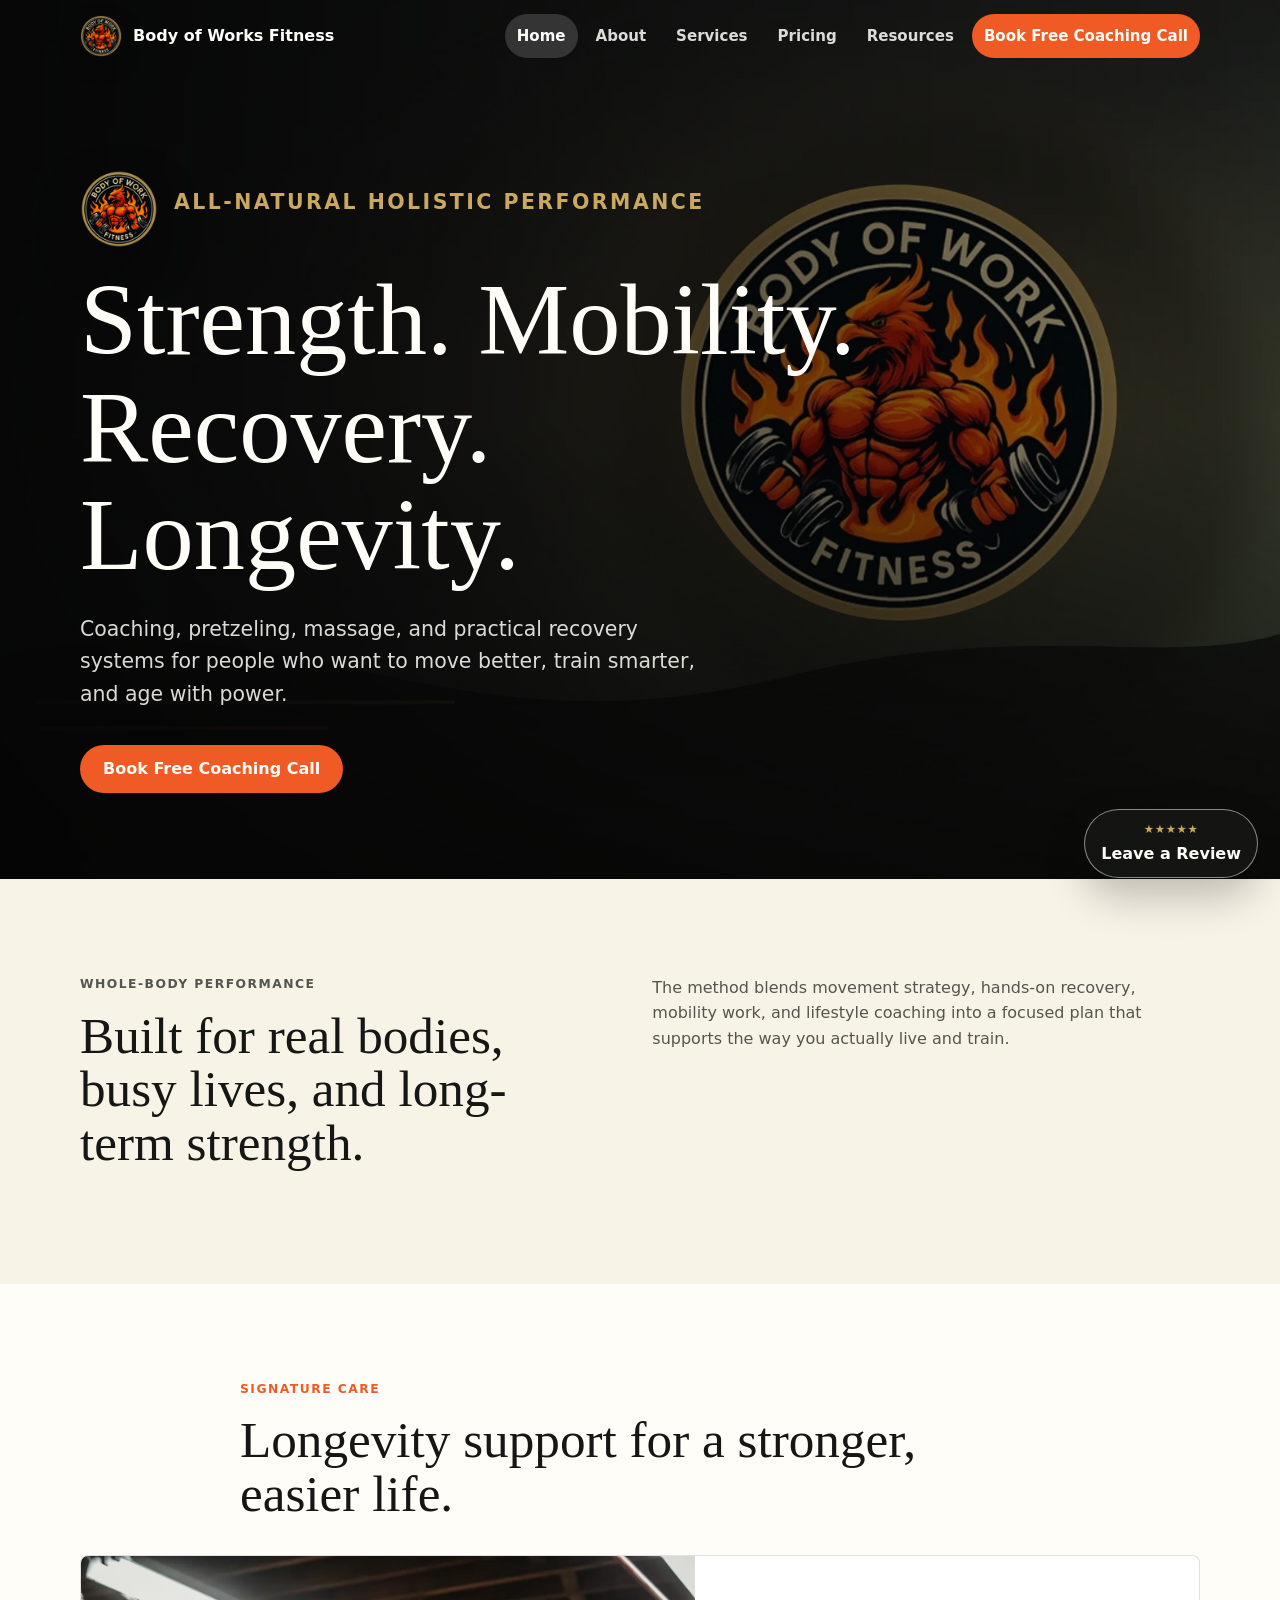
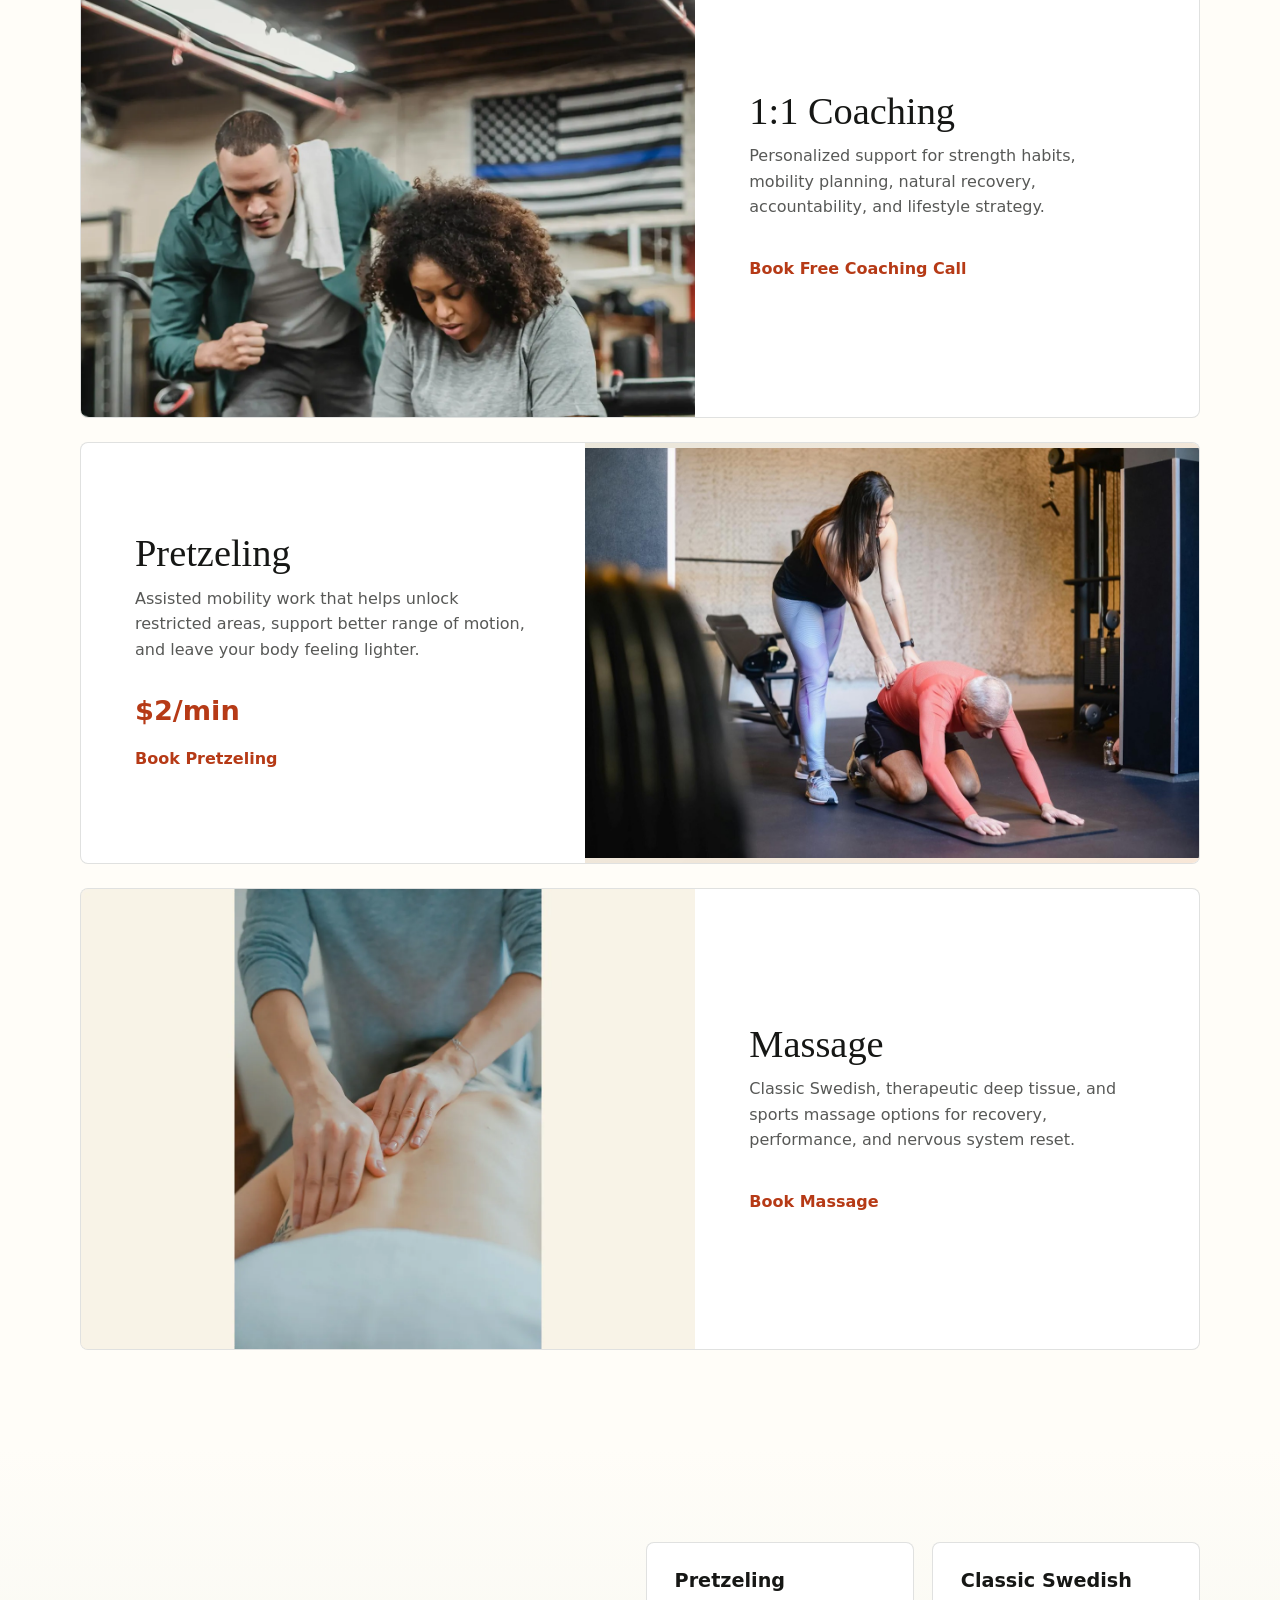
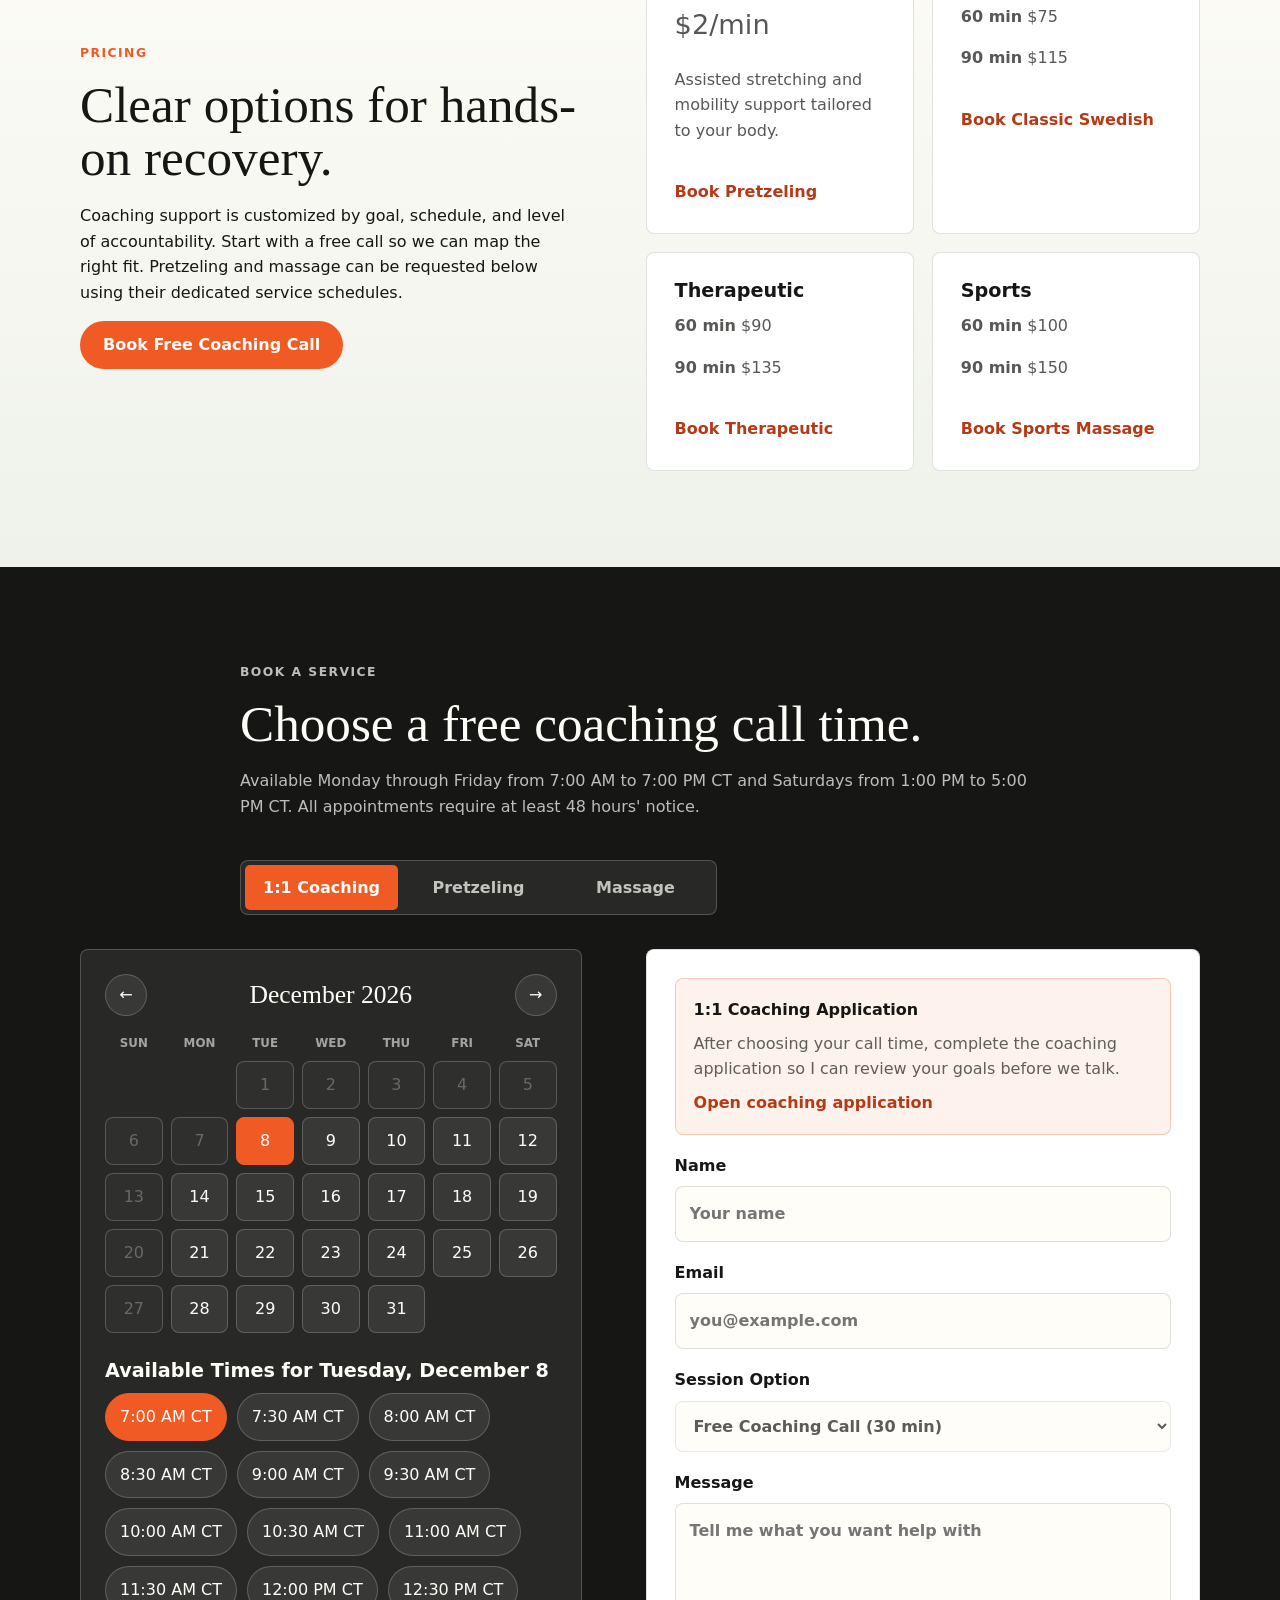
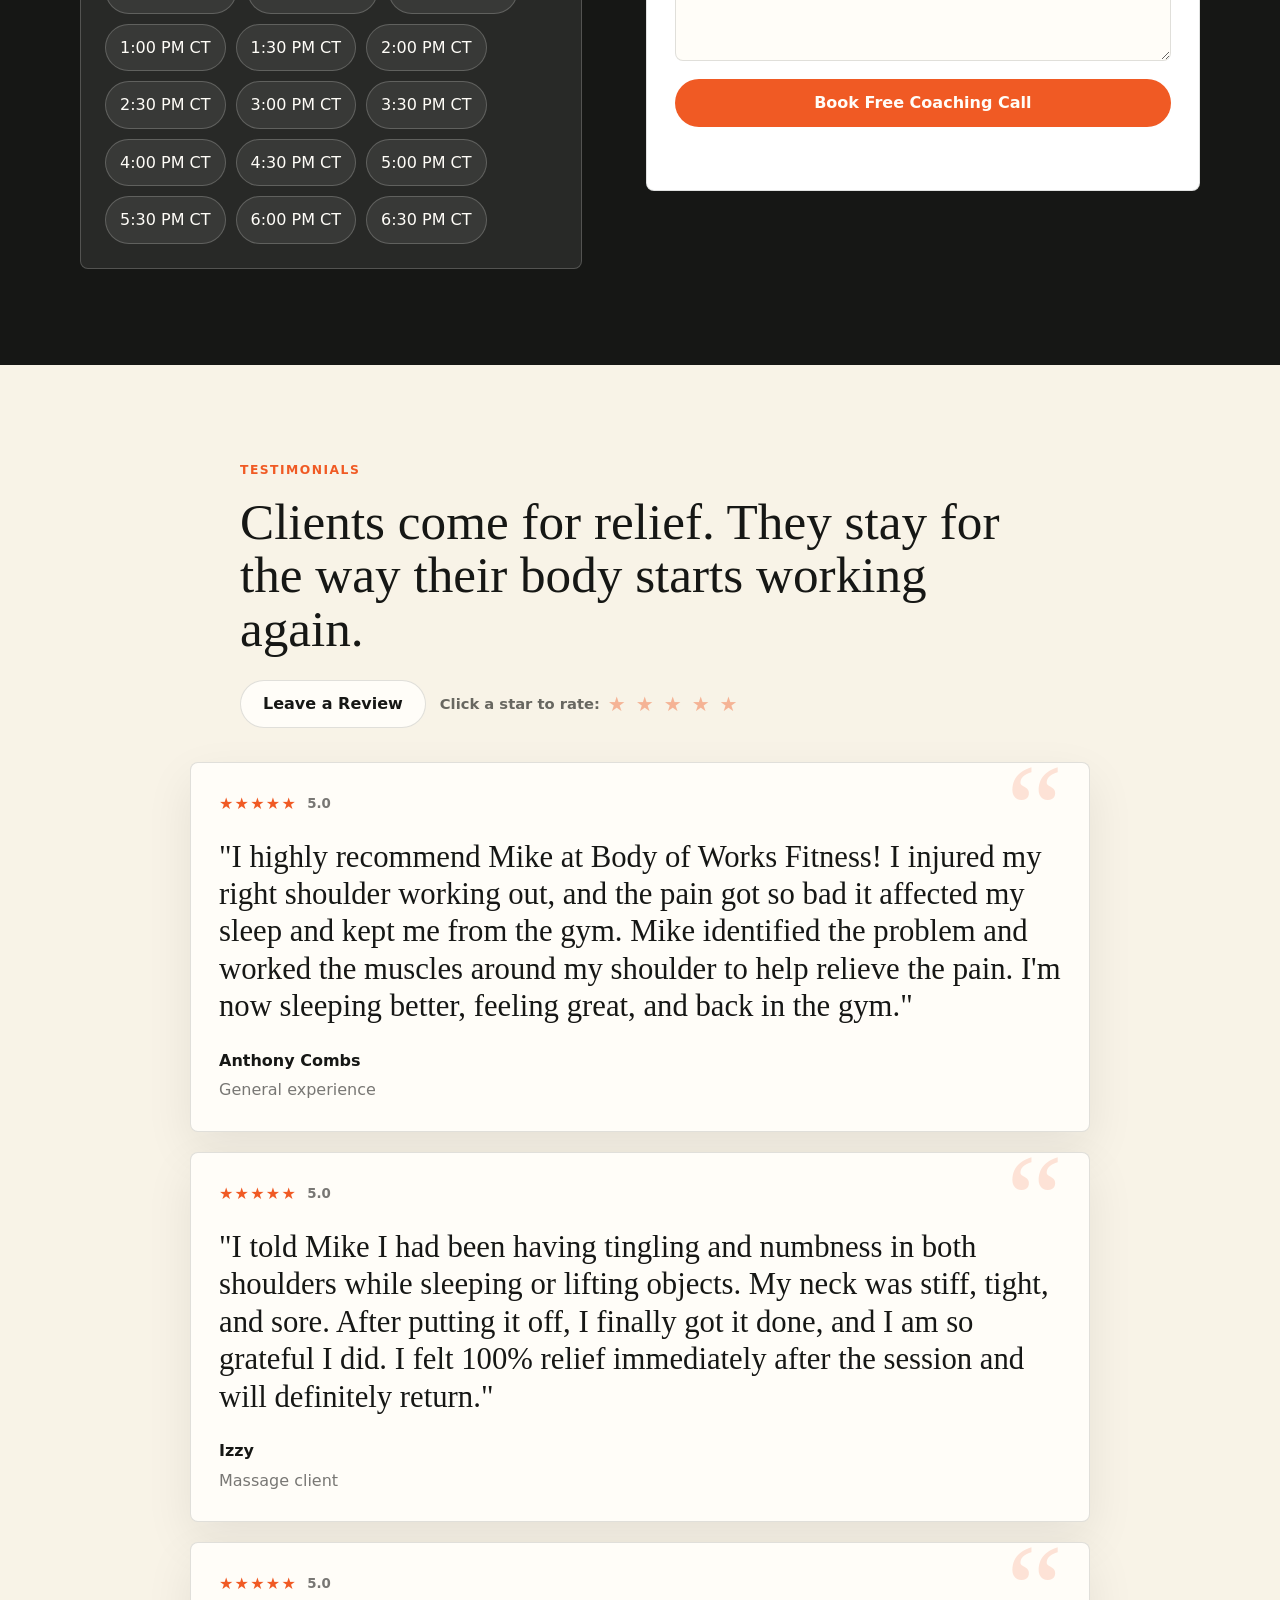
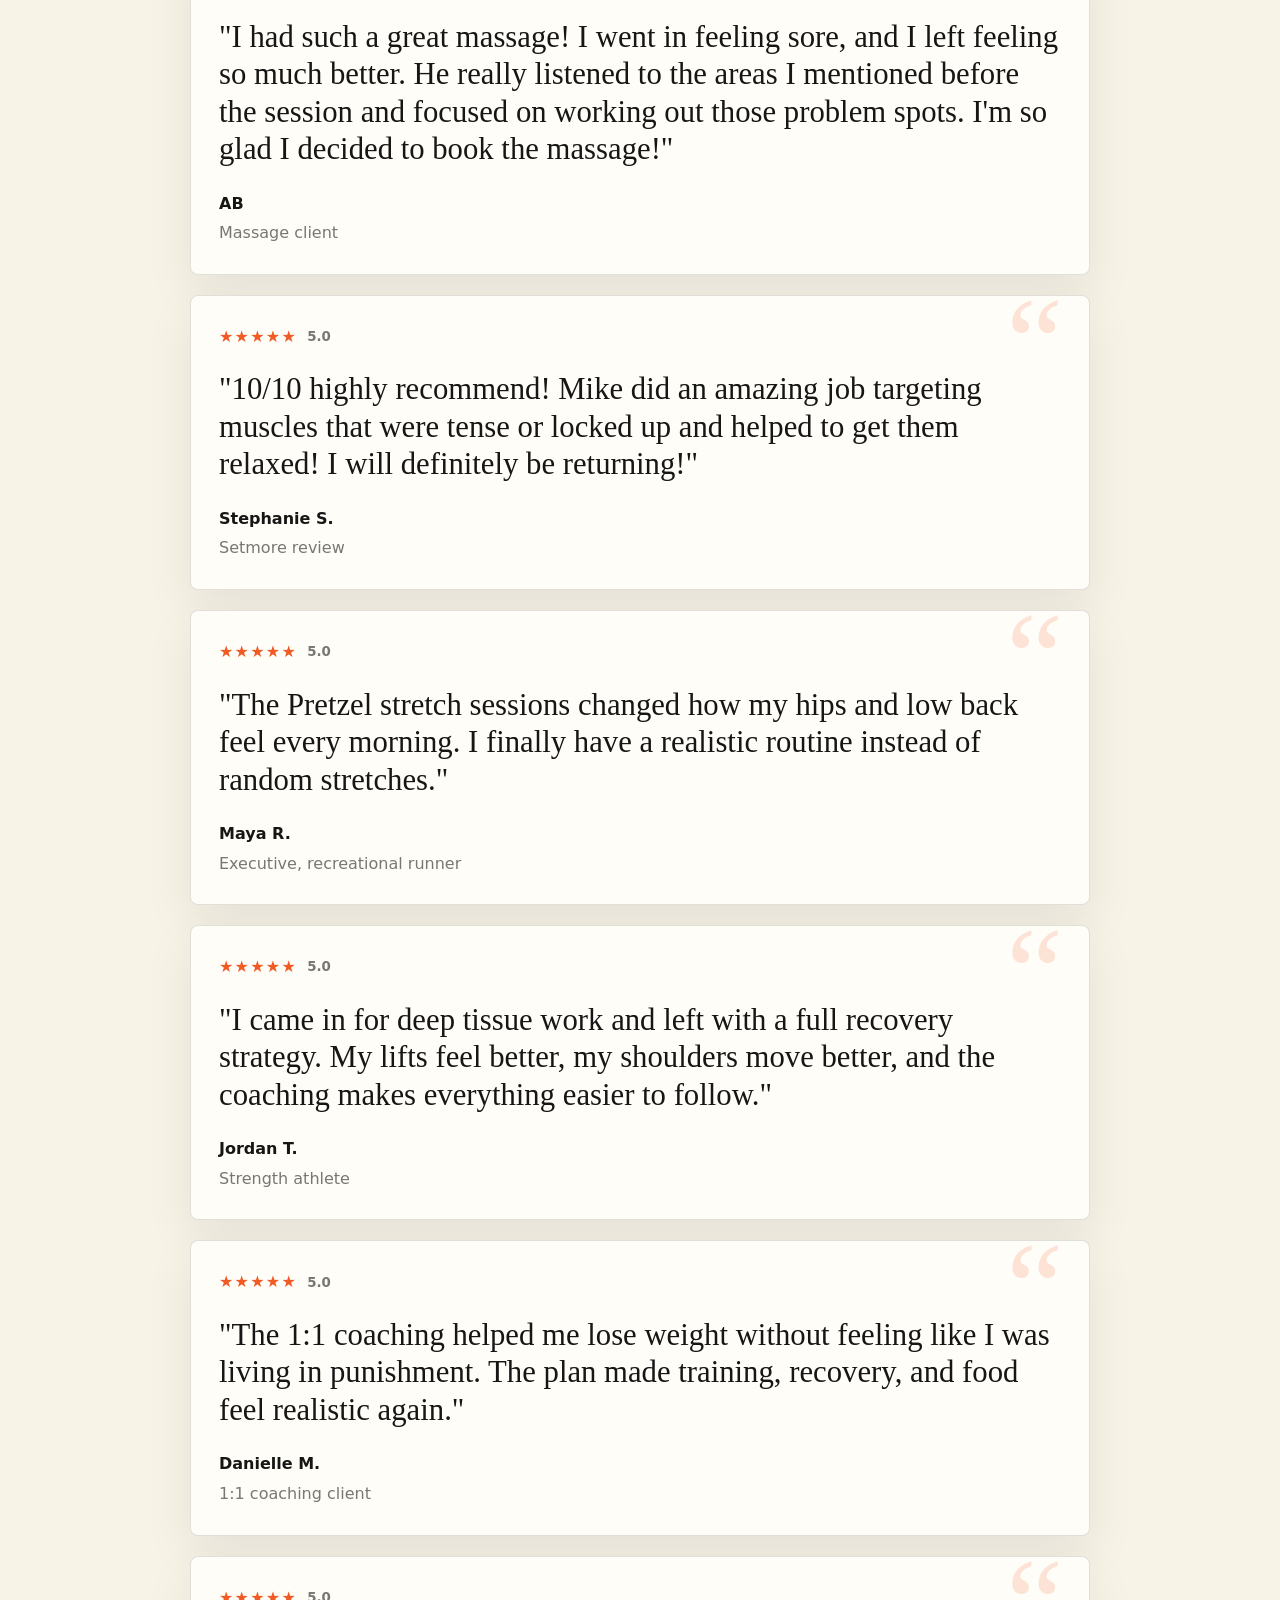
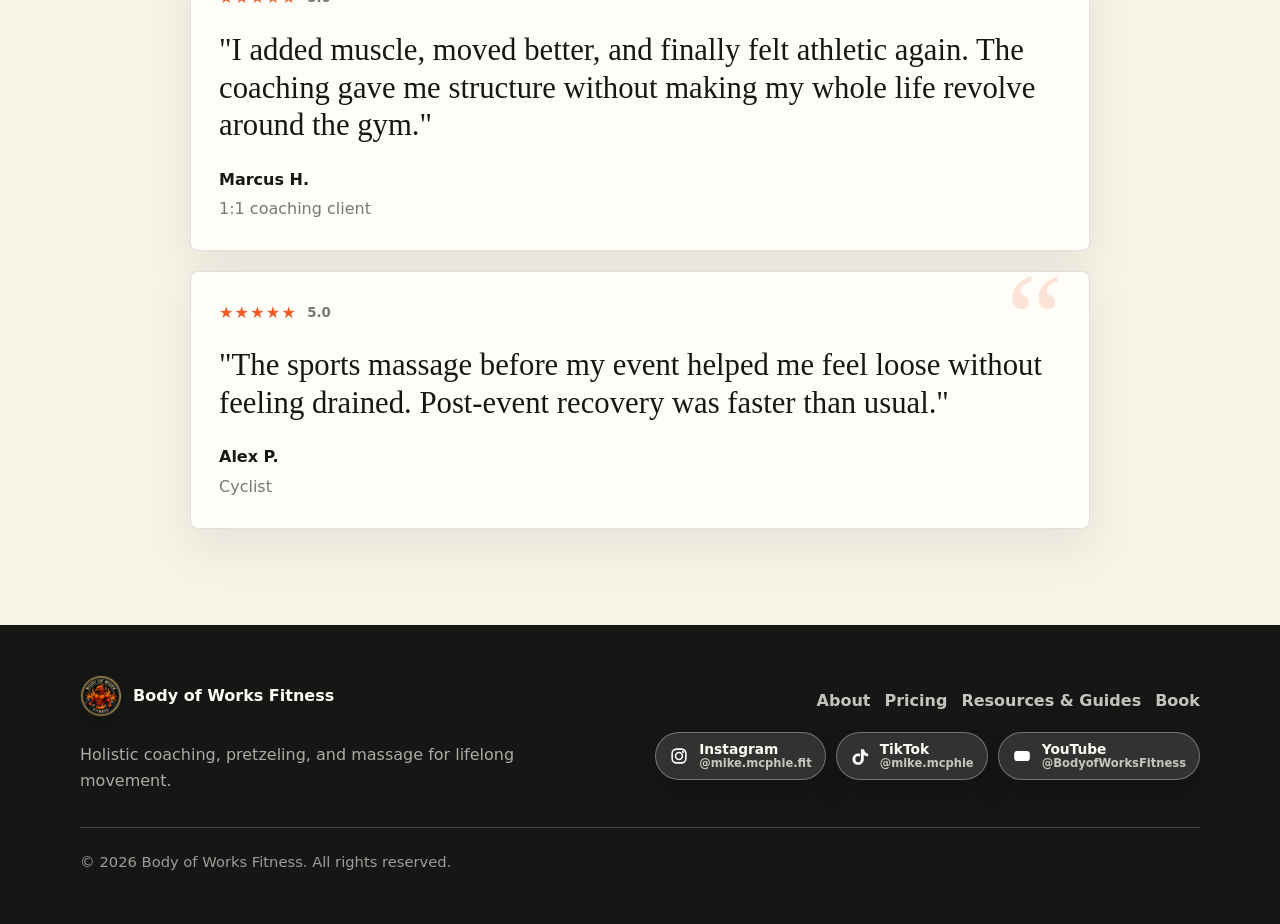
==== commit d425f0b9: "Add files via upload" ====
--- a/index.html
+++ b/index.html
@@ -11,7 +11,7 @@
     <link rel="canonical" href="https://bodyofworksfitness.com/" />
     <link rel="preload" href="assets/images/brand-hero.webp" as="image" />
     <link rel="icon" href="assets/images/body-of-work-logo-small.png" type="image/png" />
-    <link rel="stylesheet" href="css/styles.css?v=20260725-fat-loss-guide" />
+    <link rel="stylesheet" href="css/styles.css?v=20261004-reviews" />
   </head>
   <body class="home">
     <header class="site-header" data-header>
@@ -46,7 +46,7 @@
           playsinline
           aria-hidden="true"
         >
-          <source src="assets/videos/workout-background.mp4?v=20260725-fat-loss-guide" type="video/mp4" />
+          <source src="assets/videos/workout-background.mp4?v=20261004-reviews" type="video/mp4" />
         </video>
         <video
           class="hero-video"
@@ -58,7 +58,7 @@
           playsinline
           aria-hidden="true"
         >
-          <source src="assets/videos/workout-background.mp4?v=20260725-fat-loss-guide" type="video/mp4" />
+          <source src="assets/videos/workout-background.mp4?v=20261004-reviews" type="video/mp4" />
         </video>
         <div class="hero-overlay"></div>
         <div class="hero-content shell">
@@ -272,6 +272,38 @@
               <small>5.0</small>
             </div>
             <p>
+              "I highly recommend Mike at Body of Works Fitness! I injured my right shoulder working
+              out, and the pain got so bad it affected my sleep and kept me from the gym. Mike
+              identified the problem and worked the muscles around my shoulder to help relieve the
+              pain. I'm now sleeping better, feeling great, and back in the gym."
+            </p>
+            <div>
+              <strong>Anthony Combs</strong>
+              <span>General experience</span>
+            </div>
+          </article>
+          <article class="testimonial-card">
+            <div class="testimonial-rating" aria-label="5 out of 5 stars">
+              <span>★★★★★</span>
+              <small>5.0</small>
+            </div>
+            <p>
+              "I told Mike I had been having tingling and numbness in both shoulders while sleeping
+              or lifting objects. My neck was stiff, tight, and sore. After putting it off, I finally
+              got it done, and I am so grateful I did. I felt 100% relief immediately after the
+              session and will definitely return."
+            </p>
+            <div>
+              <strong>Izzy</strong>
+              <span>Massage client</span>
+            </div>
+          </article>
+          <article class="testimonial-card">
+            <div class="testimonial-rating" aria-label="5 out of 5 stars">
+              <span>★★★★★</span>
+              <small>5.0</small>
+            </div>
+            <p>
               "I had such a great massage! I went in feeling sore, and I left feeling so much better.
               He really listened to the areas I mentioned before the session and focused on working
               out those problem spots. I'm so glad I decided to book the massage!"
@@ -456,6 +488,6 @@
         <span>&copy; 2026 Body of Works Fitness. All rights reserved.</span>
       </div>
     </footer>
-    <script src="js/main.js?v=20260725-fat-loss-guide"></script>
+    <script src="js/main.js?v=20261004-reviews"></script>
   </body>
 </html>
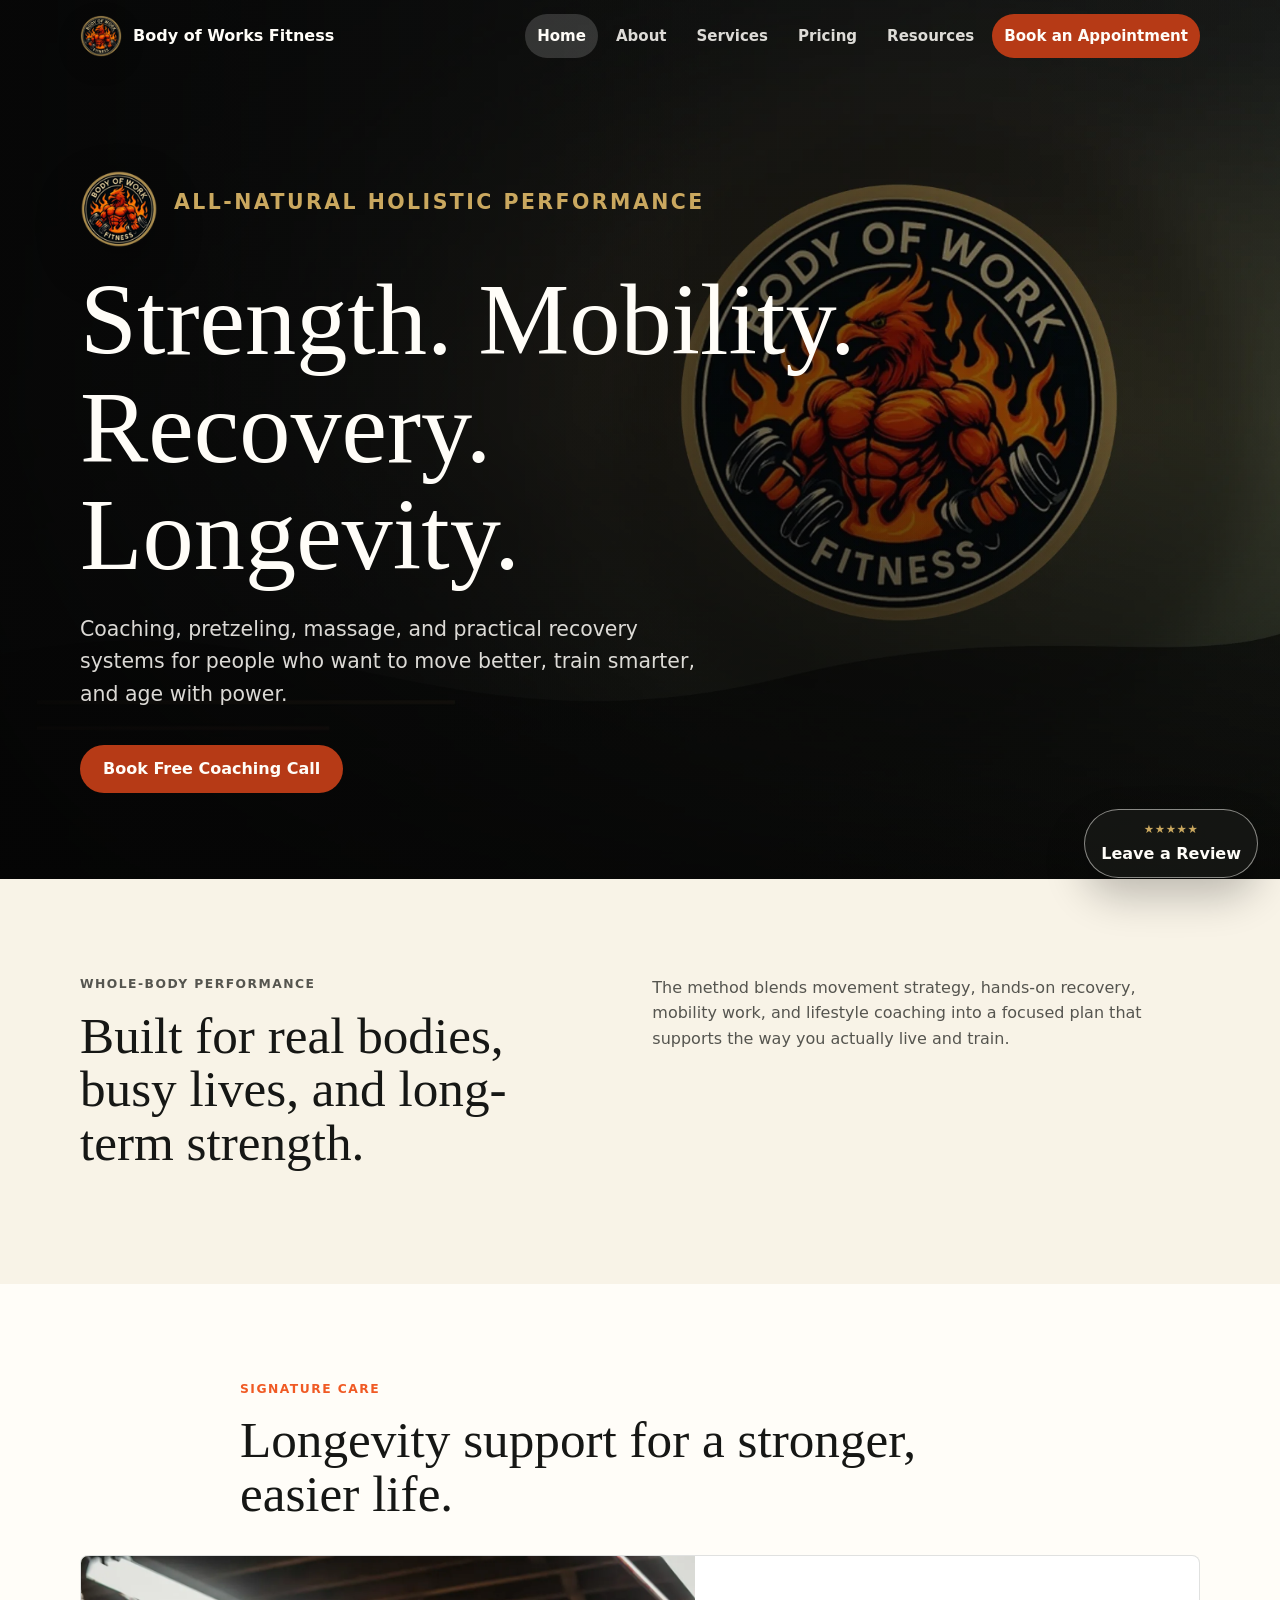
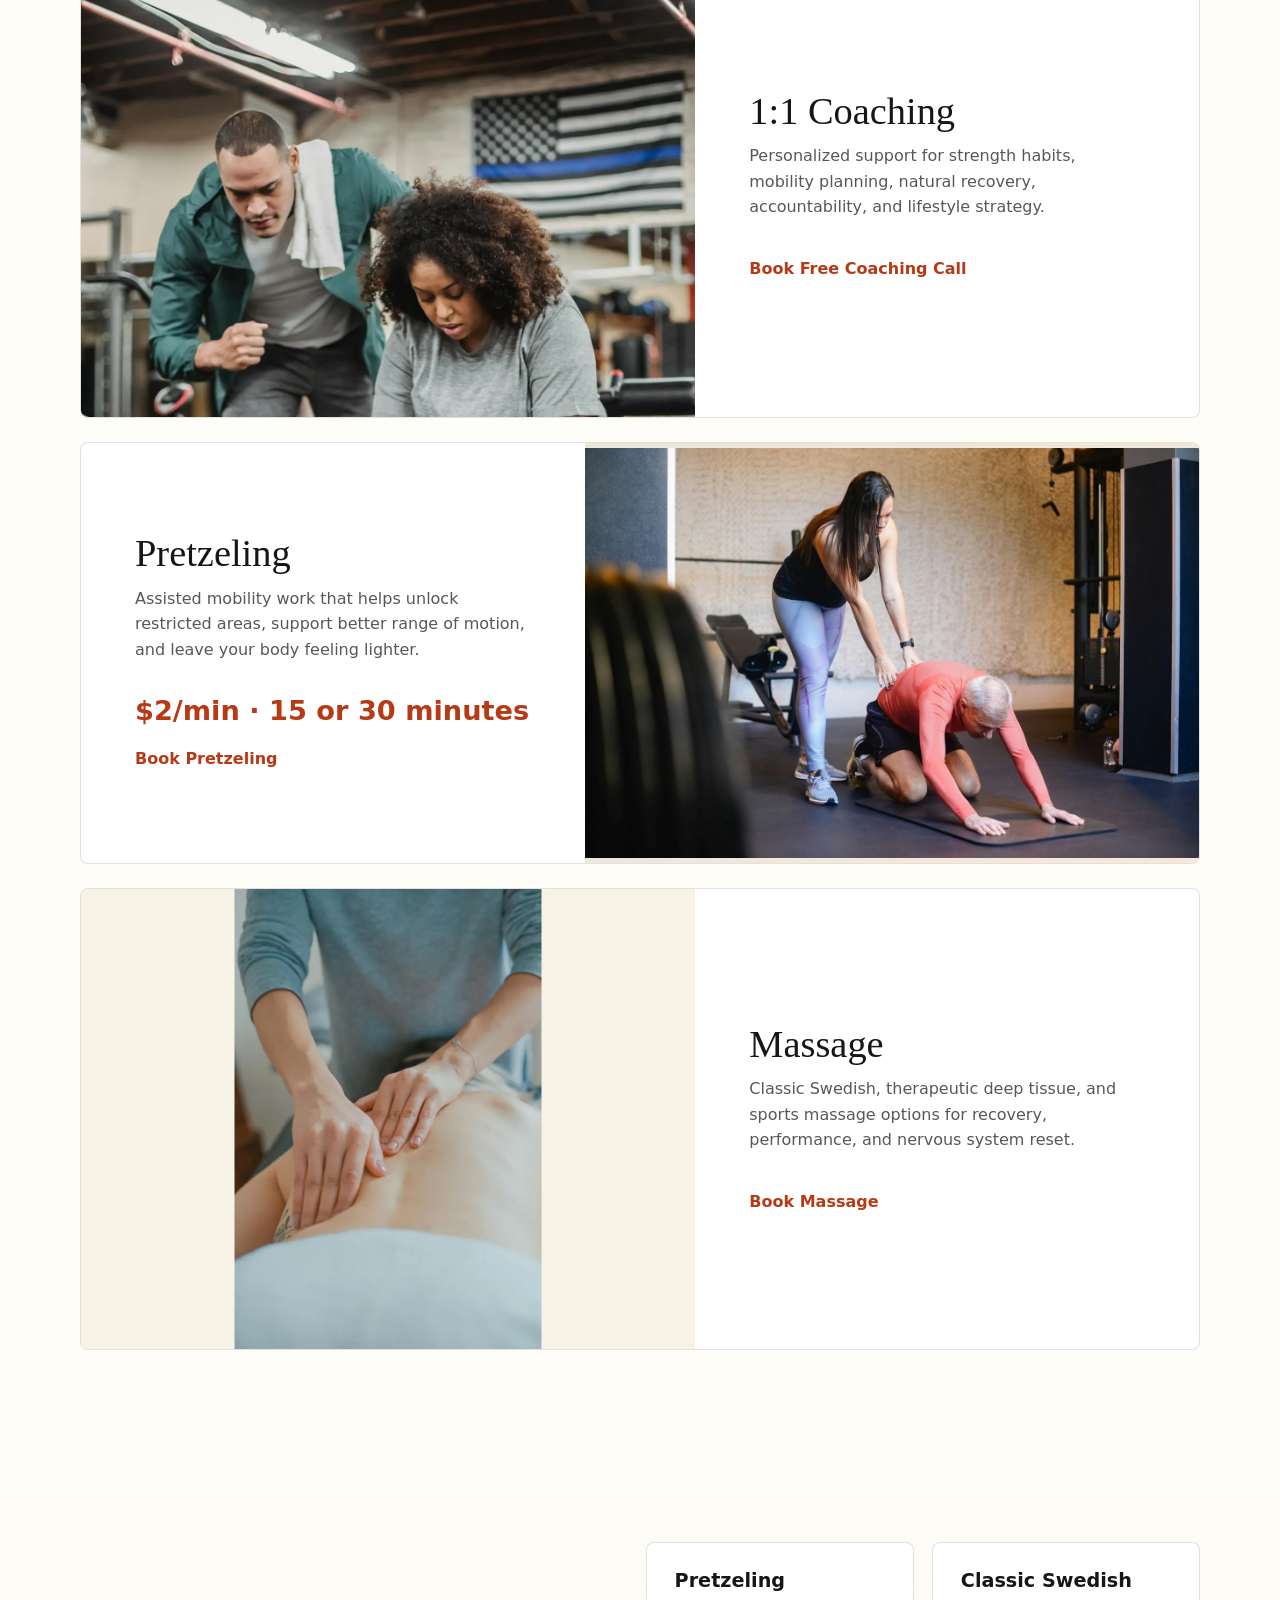
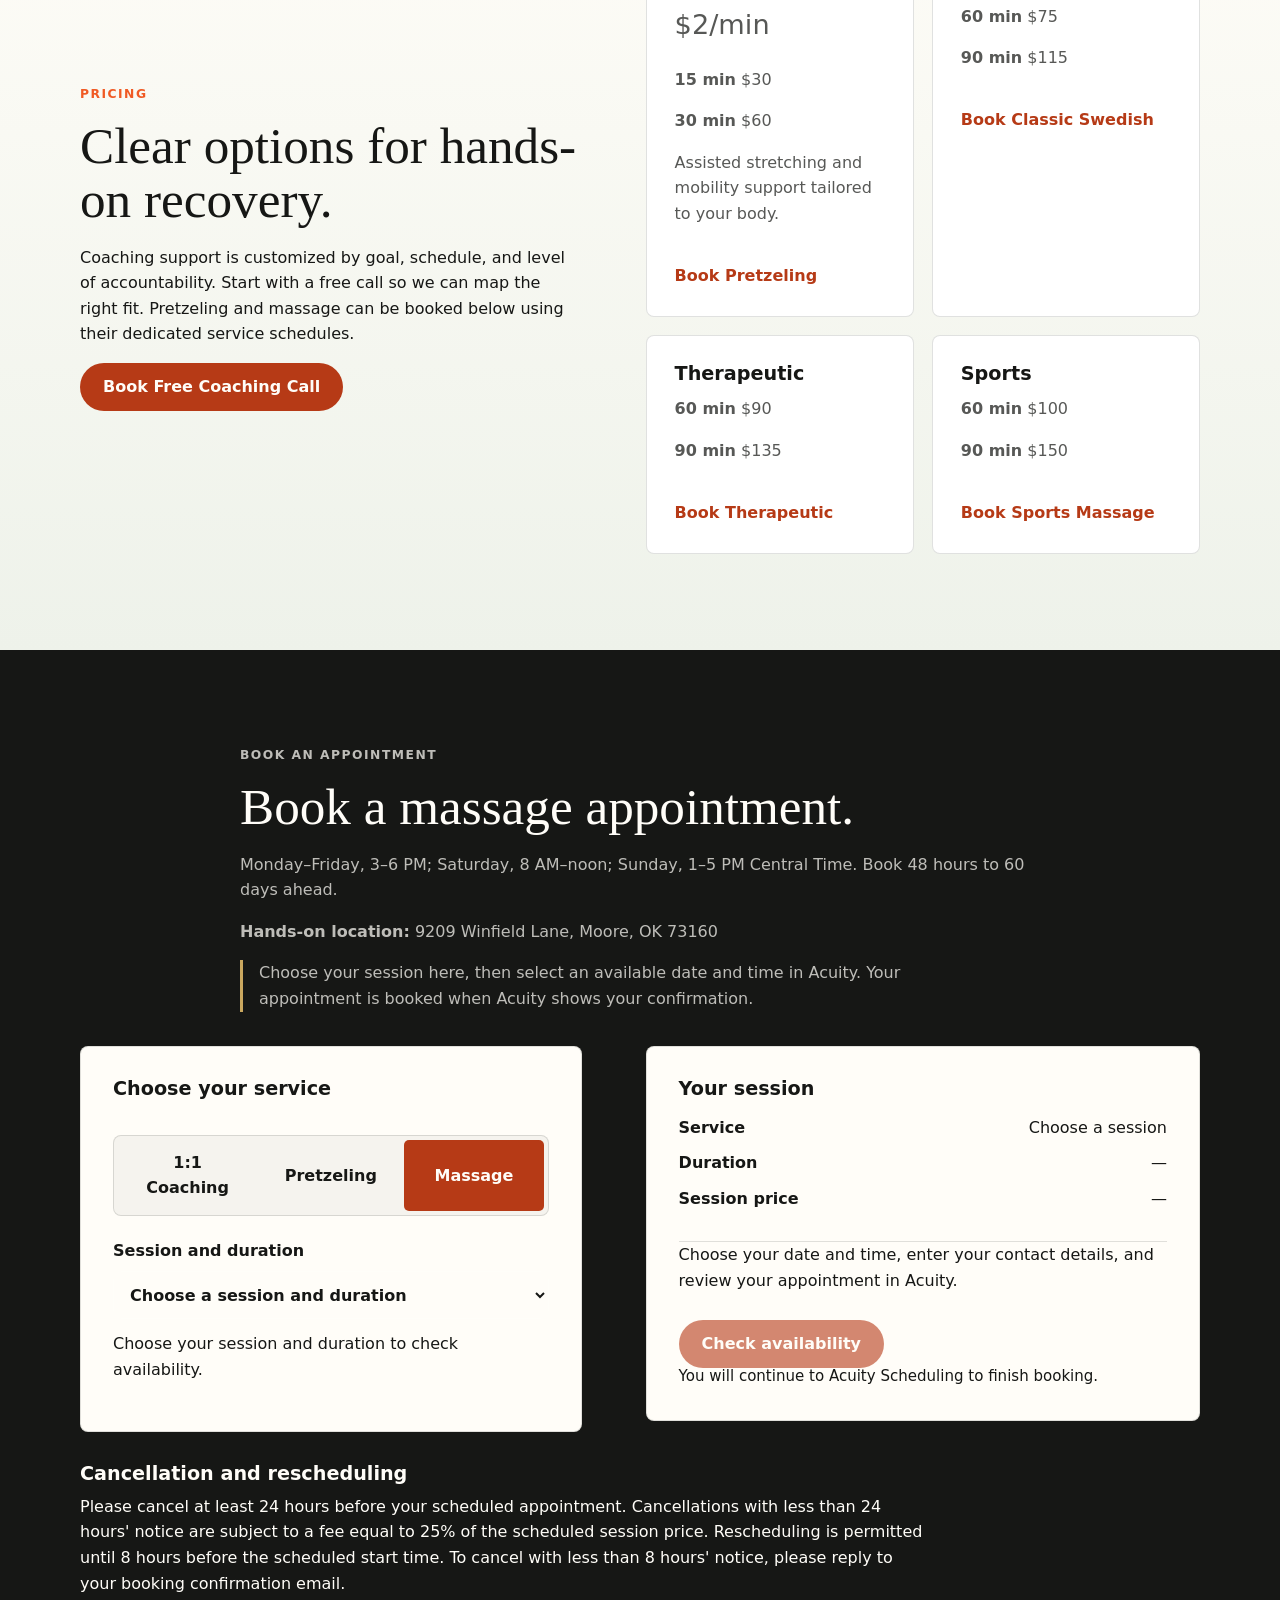
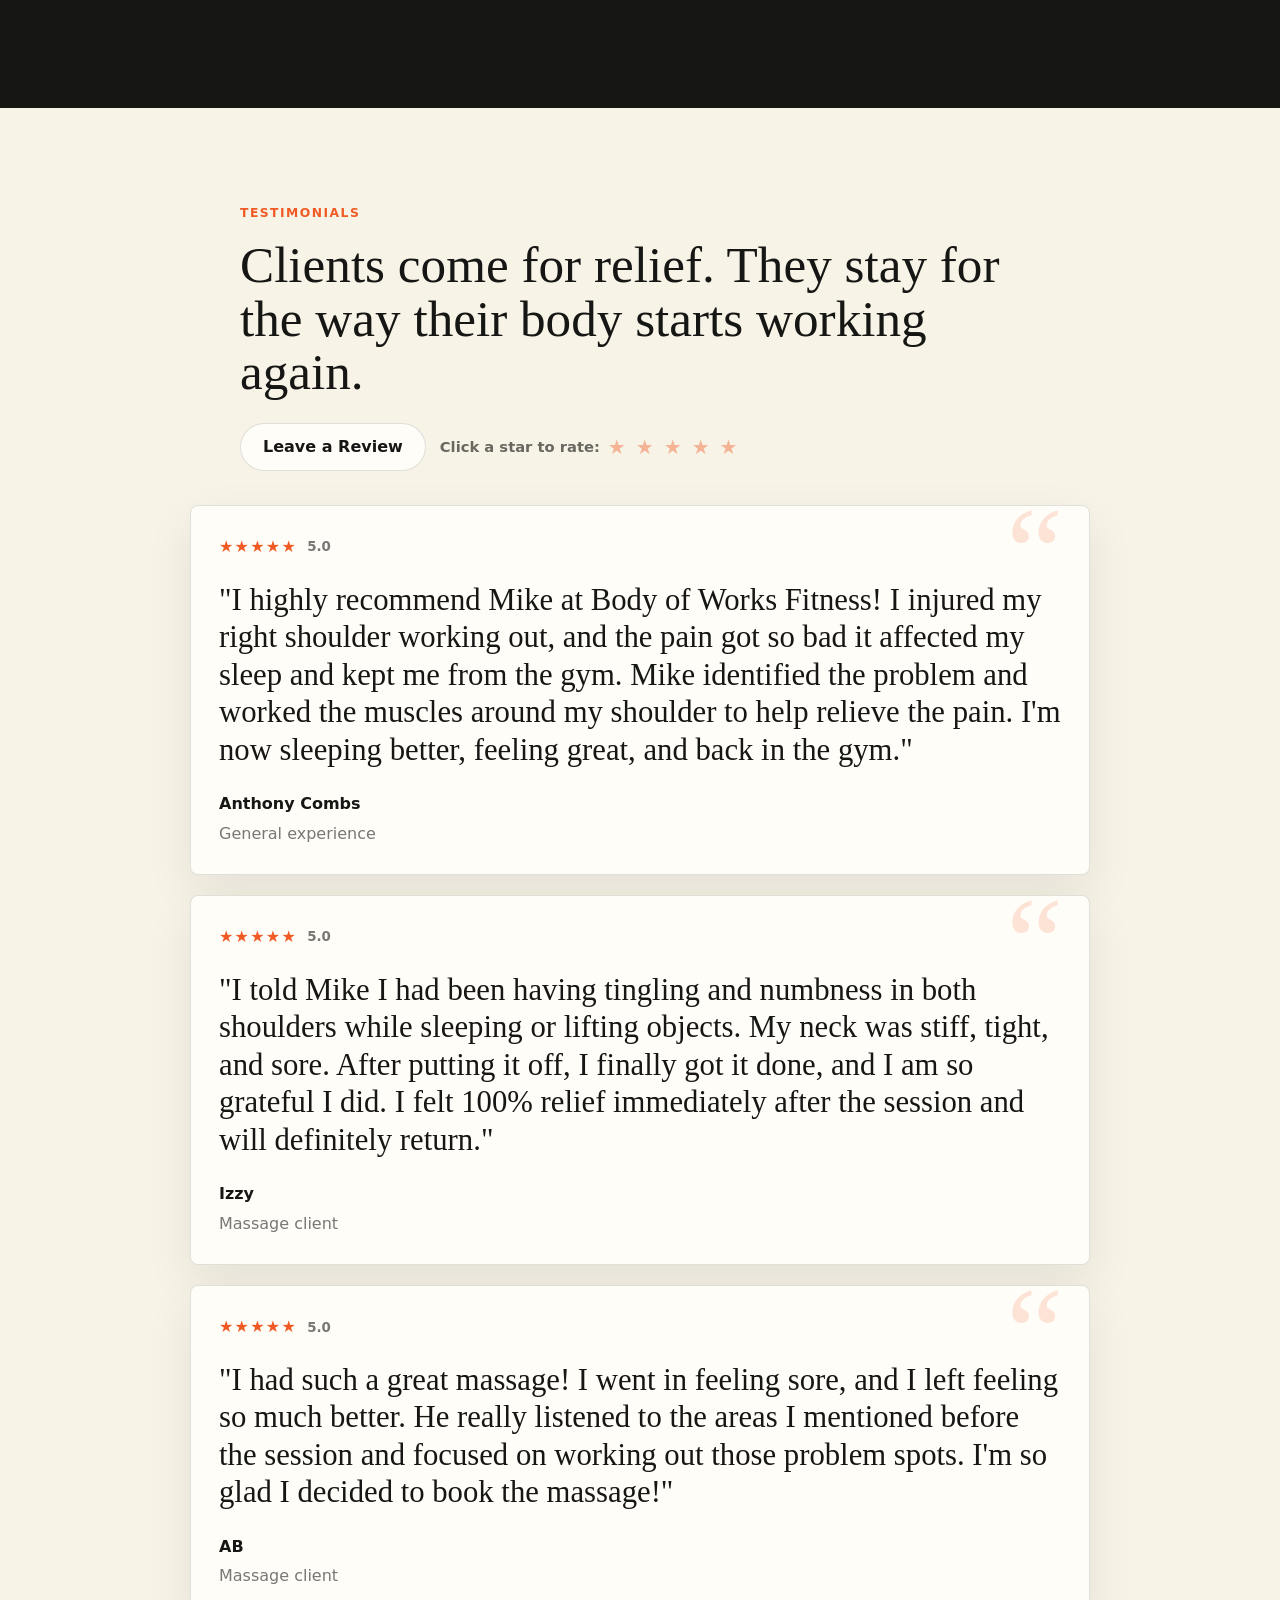
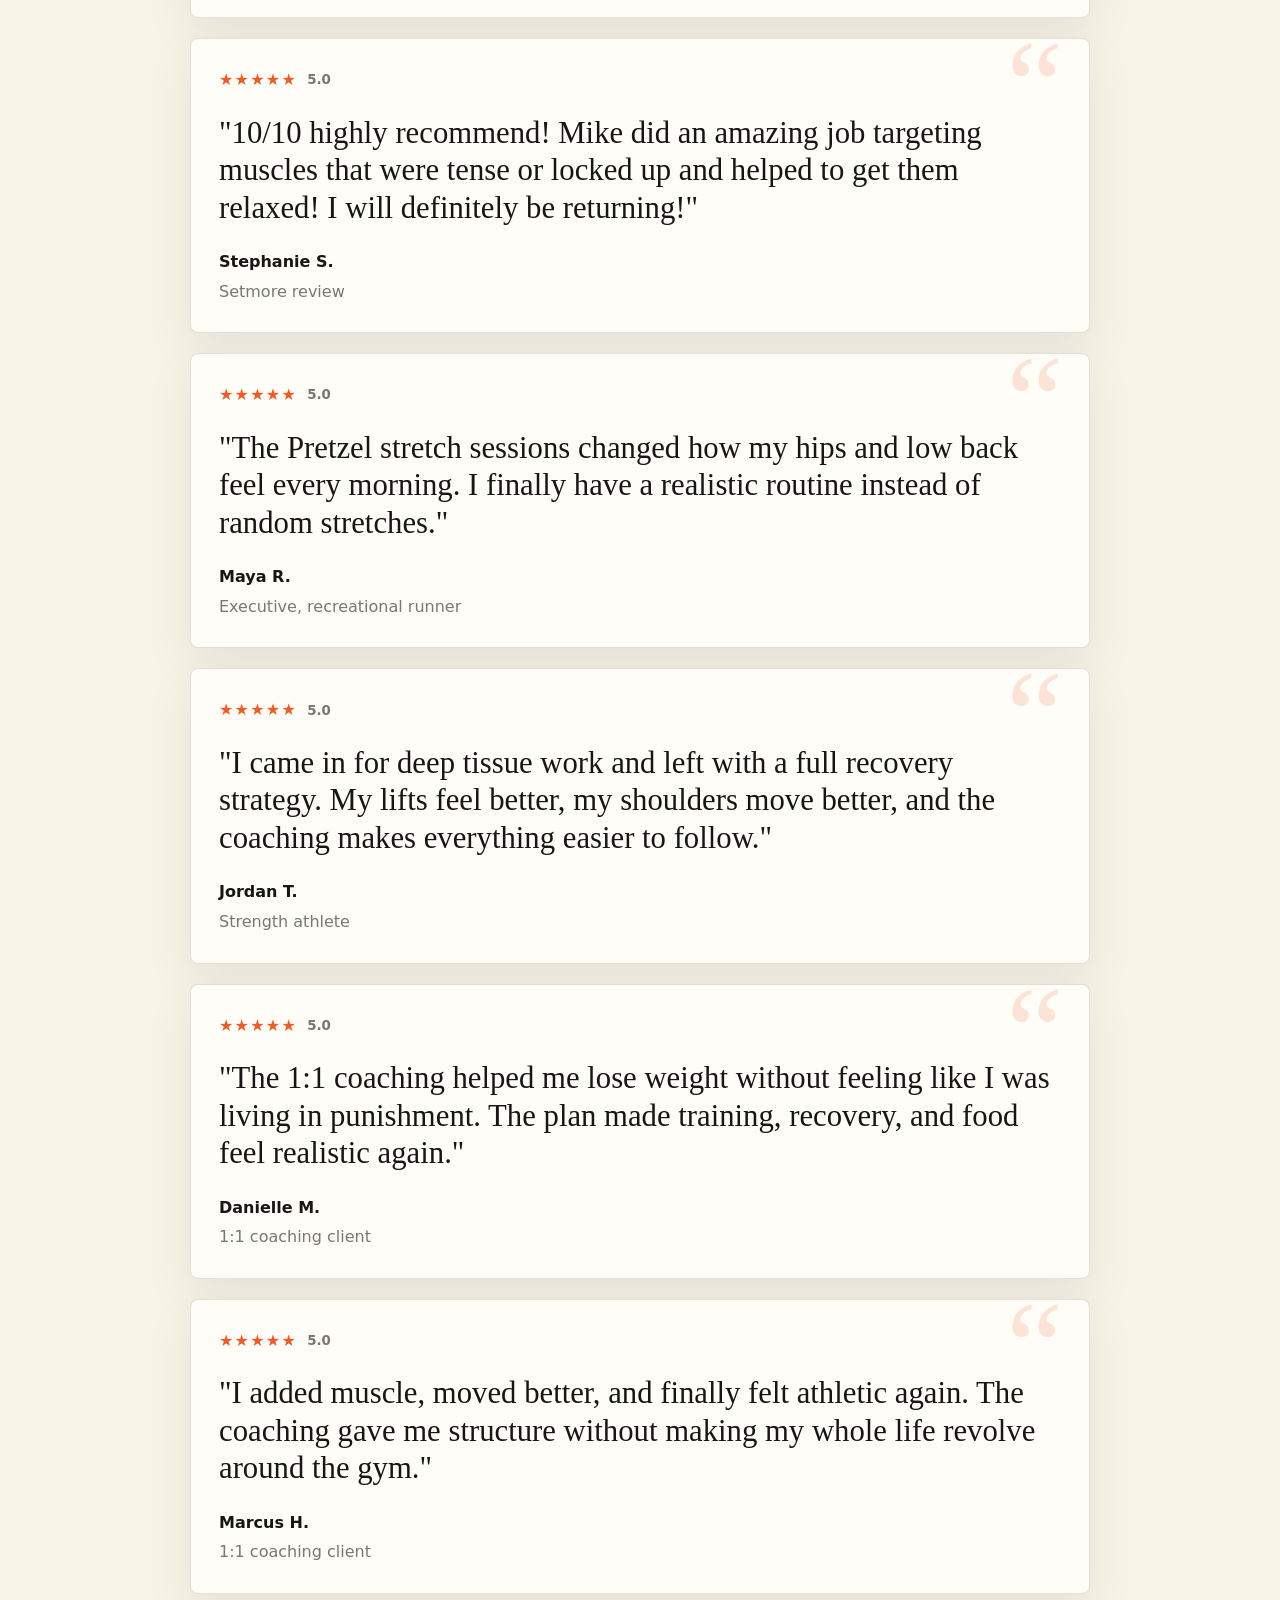
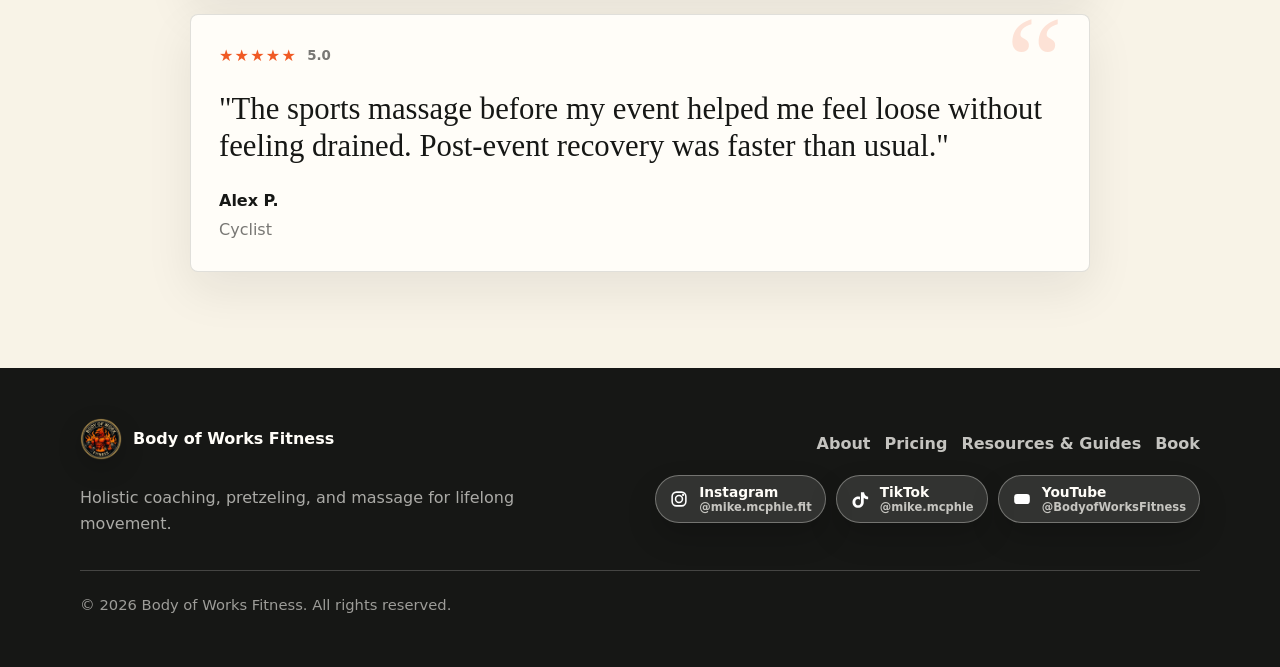
==== commit 2bdf53b8: "Add files via upload" ====
--- a/index.html
+++ b/index.html
@@ -11,9 +11,10 @@
     <link rel="canonical" href="https://bodyofworksfitness.com/" />
     <link rel="preload" href="assets/images/brand-hero.webp" as="image" />
     <link rel="icon" href="assets/images/body-of-work-logo-small.png" type="image/png" />
-    <link rel="stylesheet" href="css/styles.css?v=20261004-reviews" />
+    <link rel="stylesheet" href="css/styles.css?v=20261026-refresh2" />
   </head>
   <body class="home">
+    <a class="skip-link" href="#main-content">Skip to content</a>
     <header class="site-header" data-header>
       <a class="brand" href="index.html" aria-label="Body of Works Fitness home">
         <img class="brand-logo" src="assets/images/body-of-work-logo-small.png" alt="" />
@@ -29,11 +30,11 @@
         <a href="#services">Services</a>
         <a href="#pricing">Pricing</a>
         <a href="resources.html">Resources</a>
-        <a class="nav-cta" href="#book-call" data-book-service="1:1 Coaching">Book Free Coaching Call</a>
+        <a class="nav-cta" href="#book-call" data-book-service="Massage">Book an Appointment</a>
       </nav>
     </header>
 
-    <main>
+    <main id="main-content">
       <section class="hero brand-hero">
         <div class="hero-media" aria-hidden="true"></div>
         <video
@@ -119,7 +120,7 @@
                 Assisted mobility work that helps unlock restricted areas, support better range of
                 motion, and leave your body feeling lighter.
               </p>
-              <strong class="price-line">$2/min</strong>
+              <strong class="price-line">$2/min · 15 or 30 minutes</strong>
               <a class="text-link" href="#book-call" data-book-service="Pretzeling">Book Pretzeling</a>
             </div>
           </article>
@@ -146,7 +147,7 @@
             <h2>Clear options for hands-on recovery.</h2>
             <p>
               Coaching support is customized by goal, schedule, and level of accountability. Start
-              with a free call so we can map the right fit. Pretzeling and massage can be requested
+              with a free call so we can map the right fit. Pretzeling and massage can be booked
               below using their dedicated service schedules.
             </p>
             <a class="button button-primary" href="#book-call" data-book-service="1:1 Coaching">Book Free Coaching Call</a>
@@ -155,26 +156,27 @@
             <article class="price-card">
               <h3>Pretzeling</h3>
               <p class="price">$2/min</p>
+              <div data-catalog-prices="Pretzeling"><p><strong>15 min</strong> $30</p><p><strong>30 min</strong> $60</p></div>
               <p>Assisted stretching and mobility support tailored to your body.</p>
               <a class="text-link" href="#book-call" data-book-service="Pretzeling">Book Pretzeling</a>
             </article>
             <article class="price-card">
               <h3>Classic Swedish</h3>
-              <p><strong>60 min</strong> $75</p>
-              <p><strong>90 min</strong> $115</p>
-              <a class="text-link" href="#book-call" data-book-service="Massage">Book Classic Swedish</a>
+              <div data-catalog-prices="Classic Swedish"><p><strong>60 min</strong> $75</p>
+              <p><strong>90 min</strong> $115</p></div>
+              <a class="text-link" href="#book-call" data-book-service="Massage" data-book-option="swedish-60">Book Classic Swedish</a>
             </article>
             <article class="price-card">
               <h3>Therapeutic</h3>
-              <p><strong>60 min</strong> $90</p>
-              <p><strong>90 min</strong> $135</p>
-              <a class="text-link" href="#book-call" data-book-service="Massage">Book Therapeutic</a>
+              <div data-catalog-prices="Therapeutic"><p><strong>60 min</strong> $90</p>
+              <p><strong>90 min</strong> $135</p></div>
+              <a class="text-link" href="#book-call" data-book-service="Massage" data-book-option="therapeutic-60">Book Therapeutic</a>
             </article>
             <article class="price-card">
               <h3>Sports</h3>
-              <p><strong>60 min</strong> $100</p>
-              <p><strong>90 min</strong> $150</p>
-              <a class="text-link" href="#book-call" data-book-service="Massage">Book Sports Massage</a>
+              <div data-catalog-prices="Sports"><p><strong>60 min</strong> $100</p>
+              <p><strong>90 min</strong> $150</p></div>
+              <a class="text-link" href="#book-call" data-book-service="Massage" data-book-option="sports-60">Book Sports Massage</a>
             </article>
           </div>
         </div>
@@ -182,70 +184,69 @@
 
       <section class="section booking-section" id="book-call">
         <div class="shell section-heading">
-          <p class="eyebrow">Book a service</p>
-          <h2 data-booking-title>Choose a free coaching call time.</h2>
-          <p data-booking-summary>Available Monday through Friday from 7:00 AM to 7:00 PM CT and Saturdays from 1:00 PM to 5:00 PM CT. All appointments require at least 48 hours' notice.</p>
-          <div class="booking-service-picker" aria-label="Choose a service">
-            <button class="is-active" type="button" data-service-choice="1:1 Coaching">1:1 Coaching</button>
-            <button type="button" data-service-choice="Pretzeling">Pretzeling</button>
-            <button type="button" data-service-choice="Massage">Massage</button>
-          </div>
+          <p class="eyebrow">Book an appointment</p>
+          <h2 data-booking-title>Book a massage appointment.</h2>
+          <p data-booking-summary>Monday–Friday, 3–6 PM; Saturday, 8 AM–noon; Sunday, 1–5 PM Central Time. Book 48 hours to 60 days ahead.</p>
+          <p data-booking-location><strong>Hands-on location:</strong> <span data-location-address>9209 Winfield Lane, Moore, OK 73160</span></p>
+          <p class="booking-notice">Choose your session here, then select an available date and time in Acuity. Your appointment is booked when Acuity shows your confirmation.</p>
         </div>
         <div class="shell booking-grid">
-          <div class="calendar-panel">
-            <div class="calendar-toolbar">
-              <button class="icon-button" type="button" aria-label="Previous month" data-calendar-prev>&larr;</button>
-              <h3 data-calendar-title></h3>
-              <button class="icon-button" type="button" aria-label="Next month" data-calendar-next>&rarr;</button>
-            </div>
-            <div class="calendar-weekdays" aria-hidden="true">
-              <span>Sun</span><span>Mon</span><span>Tue</span><span>Wed</span><span>Thu</span><span>Fri</span><span>Sat</span>
-            </div>
-            <div class="calendar-grid" data-calendar-grid></div>
-            <div class="time-panel">
-              <h3 data-time-title>Available Times</h3>
-              <div class="time-list" data-time-list></div>
-            </div>
-          </div>
-
-          <form class="contact-form booking-form" action="https://formsubmit.co/imagin8it.home@gmail.com" method="post" data-booking-form>
-            <input type="hidden" name="_subject" value="New Body of Works Fitness Coaching Call Request" data-subject-input />
-            <input type="hidden" name="_template" value="table" />
-            <input type="hidden" name="_captcha" value="false" />
-            <input type="hidden" name="_autoresponse" value="" data-autoresponse-input />
-            <input type="hidden" name="_next" value="http://127.0.0.1:4173/thank-you.html" data-next-input />
-            <input type="hidden" name="service" value="1:1 Coaching" data-service-select />
-            <input type="hidden" name="Automation Source" value="Body of Works Fitness website booking" />
-            <input type="hidden" name="Automation Key" value="coaching-call" data-automation-key-input />
-            <input type="hidden" name="Selected Date" data-selected-date-input />
-            <input type="hidden" name="Selected Time" data-selected-time-input />
-            <input type="hidden" name="Google Calendar Link" data-calendar-link-input />
-            <input type="text" name="_honey" class="visually-hidden" tabindex="-1" autocomplete="off" />
-            <div class="form-callout" data-coaching-application>
+          <div class="booking-choices">
+            <h3>Choose your service</h3>
+            <input type="hidden" value="Massage" data-service-select />
+            <div class="booking-service-picker" aria-label="Choose a service">
+              <button type="button" data-service-choice="1:1 Coaching" aria-pressed="false">1:1 Coaching</button>
+              <button type="button" data-service-choice="Pretzeling" aria-pressed="false">Pretzeling</button>
+              <button class="is-active" type="button" data-service-choice="Massage" aria-pressed="true">Massage</button>
+            </div>
+            <label class="session-option-field" data-session-option-field>
+              Session and duration
+              <select name="session_option" data-session-option-select>
+                <option value="">Choose a session and duration</option>
+              </select>
+            </label>
+            <p class="selection-status" role="status" data-session-status>Choose your session and duration to check availability.</p>
+            <div class="form-callout" data-coaching-application hidden>
               <strong>1:1 Coaching Application</strong>
-              <p>After choosing your call time, complete the coaching application so I can review your goals before we talk.</p>
+              <p>Before your coaching call, complete the application so I can review your goals before we talk.</p>
               <a href="https://form.typeform.com/to/nYSQBHoF" target="_blank" rel="noopener">Open coaching application</a>
             </div>
-            <label>
-              Name
-              <input type="text" name="name" autocomplete="name" placeholder="Your name" required />
-            </label>
-            <label>
-              Email
-              <input type="email" name="email" autocomplete="email" placeholder="you@example.com" required />
-            </label>
-            <label data-session-option-field hidden>
-              Session Option
-              <select name="session_option" required data-session-option-select></select>
-            </label>
-            <label>
-              Message
-              <textarea name="message" rows="5" placeholder="Tell me what you want help with"></textarea>
-            </label>
-            <button class="button button-primary" type="submit" data-submit-button>Book Free Coaching Call</button>
-            <p class="form-note" data-booking-status></p>
-          </form>
-        </div>
+          </div>
+          <div class="booking-handoff">
+            <section class="request-summary" aria-label="Your selected session" aria-live="polite">
+              <h3>Your session</h3>
+              <dl>
+                <div><dt>Service</dt><dd data-request-service>Choose a session</dd></div>
+                <div><dt>Duration</dt><dd data-request-duration>—</dd></div>
+                <div><dt>Session price</dt><dd data-request-price>—</dd></div>
+              </dl>
+            </section>
+            <p>Choose your date and time, enter your contact details, and review your appointment in Acuity.</p>
+            <a class="button button-primary" data-scheduler-link aria-disabled="true" tabindex="-1">Check availability</a>
+            <p class="form-note">You will continue to Acuity Scheduling to finish booking.</p>
+          </div>
+        </div>
+        <div class="shell booking-policy">
+          <h3>Cancellation and rescheduling</h3>
+          <p data-booking-policy>Please cancel at least 24 hours before your scheduled appointment. Cancellations with less than 24 hours' notice are subject to a fee equal to 25% of the scheduled session price. Rescheduling is permitted until 8 hours before the scheduled start time. To cancel with less than 8 hours' notice, please reply to your booking confirmation email.</p>
+        </div>
+        <noscript>
+          <div class="shell booking-fallback">
+            <h3>Book directly in Acuity</h3>
+            <p>Choose a session below to see available dates and times.</p>
+            <ul>
+              <li><a href="https://app.acuityscheduling.com/schedule.php?owner=40726953&amp;appointmentType=99859371">Free Coaching Call — 30 min (Free)</a></li>
+              <li><a href="https://app.acuityscheduling.com/schedule.php?owner=40726953&amp;appointmentType=99859393">Pretzeling — 15 min ($30)</a></li>
+              <li><a href="https://app.acuityscheduling.com/schedule.php?owner=40726953&amp;appointmentType=99859421">Pretzeling — 30 min ($60)</a></li>
+              <li><a href="https://app.acuityscheduling.com/schedule.php?owner=40726953&amp;appointmentType=99859464">Classic Swedish — 60 min ($75)</a></li>
+              <li><a href="https://app.acuityscheduling.com/schedule.php?owner=40726953&amp;appointmentType=99859480">Classic Swedish — 90 min ($115)</a></li>
+              <li><a href="https://app.acuityscheduling.com/schedule.php?owner=40726953&amp;appointmentType=99859482">Therapeutic — 60 min ($90)</a></li>
+              <li><a href="https://app.acuityscheduling.com/schedule.php?owner=40726953&amp;appointmentType=99859494">Therapeutic — 90 min ($135)</a></li>
+              <li><a href="https://app.acuityscheduling.com/schedule.php?owner=40726953&amp;appointmentType=99859495">Sports — 60 min ($100)</a></li>
+              <li><a href="https://app.acuityscheduling.com/schedule.php?owner=40726953&amp;appointmentType=99859496">Sports — 90 min ($150)</a></li>
+            </ul>
+          </div>
+        </noscript>
       </section>
 
       <section class="section testimonials-section" id="testimonials">
@@ -488,6 +489,7 @@
         <span>&copy; 2026 Body of Works Fitness. All rights reserved.</span>
       </div>
     </footer>
-    <script src="js/main.js?v=20261004-reviews"></script>
+    <script src="js/booking-model.js?v=20261026-refresh2"></script>
+    <script src="js/main.js?v=20261026-refresh2"></script>
   </body>
 </html>
--- a/css/styles.css
+++ b/css/styles.css
@@ -20,6 +20,36 @@
 
 html {
   scroll-behavior: smooth;
+  scroll-padding-top: 96px;
+}
+
+[hidden] {
+  display: none !important;
+}
+
+.skip-link {
+  position: fixed;
+  z-index: 100;
+  top: 8px;
+  left: 8px;
+  padding: 12px 18px;
+  color: var(--paper);
+  background: var(--ink);
+  transform: translateY(-180%);
+}
+
+.skip-link:focus {
+  transform: none;
+}
+
+a:focus-visible,
+button:focus-visible,
+select:focus-visible,
+input:focus-visible,
+textarea:focus-visible {
+  outline: 3px solid var(--gold);
+  outline-offset: 3px;
+  box-shadow: 0 0 0 5px var(--ink);
 }
 
 body {
@@ -126,7 +156,7 @@
 
 .site-nav .nav-cta {
   color: var(--paper);
-  background: var(--ember);
+  background: var(--ember-dark);
   opacity: 1;
 }
 
@@ -322,7 +352,7 @@
 
 .button-primary {
   color: var(--paper);
-  background: var(--ember);
+  background: var(--ember-dark);
 }
 
 .button-primary:hover {
@@ -612,7 +642,92 @@
 .booking-service-picker button:hover,
 .booking-service-picker button.is-active {
   color: var(--paper);
-  background: var(--ember);
+  background: var(--ember-dark);
+}
+
+.session-option-field {
+  display: grid;
+  gap: 8px;
+  margin-top: 22px;
+  max-width: 560px;
+  color: var(--paper);
+  font-weight: 750;
+}
+
+.session-option-field select {
+  width: 100%;
+  min-width: 0;
+  min-height: 48px;
+  padding: 12px;
+  border: 1px solid var(--soft-line);
+  border-radius: var(--radius);
+  color: var(--ink);
+  background: var(--paper);
+  font: inherit;
+}
+
+.booking-notice {
+  max-width: 760px;
+  padding-left: 16px;
+  border-left: 3px solid var(--gold);
+}
+
+.booking-notice strong {
+  color: var(--paper);
+}
+
+.selection-status {
+  min-height: 1.6em;
+  margin-top: 12px;
+}
+
+.request-summary {
+  padding-bottom: 20px;
+  border-bottom: 1px solid var(--line);
+}
+
+.request-summary h3 {
+  margin: 0 0 16px;
+}
+
+.request-summary dl {
+  margin: 0;
+}
+
+.request-summary dl > div {
+  display: flex;
+  justify-content: space-between;
+  flex-wrap: wrap;
+  gap: 4px 16px;
+  margin-bottom: 10px;
+}
+
+.request-summary dt {
+  font-weight: 750;
+}
+
+.request-summary dd {
+  margin: 0;
+}
+
+.booking-section .request-summary p {
+  color: var(--ink);
+  font-size: 0.92rem;
+}
+
+.booking-section .contact-form p {
+  color: var(--ink);
+}
+
+body.is-booking-visible .floating-review-button {
+  display: none;
+}
+
+.button:disabled,
+.icon-button:disabled {
+  cursor: not-allowed;
+  opacity: 0.6;
+  transform: none;
 }
 
 .calendar-panel {
@@ -689,7 +804,7 @@
 .calendar-day.is-selected {
   border-color: var(--ember);
   color: var(--paper);
-  background: var(--ember);
+  background: var(--ember-dark);
 }
 
 .time-panel {
@@ -713,7 +828,7 @@
 
 .time-option.is-selected {
   border-color: var(--ember);
-  background: var(--ember);
+  background: var(--ember-dark);
 }
 
 .contact-form {
@@ -767,7 +882,8 @@
 .contact-form input:focus,
 .contact-form select:focus,
 .contact-form textarea:focus {
-  outline: 2px solid rgba(240, 90, 36, 0.28);
+  outline: 3px solid var(--ember-dark);
+  outline-offset: 3px;
   border-color: var(--ember);
 }
 
@@ -1265,11 +1381,11 @@
 }
 
 .reveal-from-left {
-  transform: translateX(-42px);
+  transform: translateY(24px);
 }
 
 .reveal-from-right {
-  transform: translateX(42px);
+  transform: translateY(24px);
 }
 
 .reveal-from-left.is-visible,
@@ -1475,3 +1591,21 @@
     transform: none;
   }
 }
+
+/* Provider booking: the scheduler owns dates and availability. */
+.booking-choices, .booking-handoff { min-width: 0; padding: clamp(20px, 3vw, 32px); border: 1px solid var(--line); border-radius: var(--radius); background: var(--paper); }
+.booking-choices h3 { margin-top: 0; }
+.booking-handoff .button { margin-top: 10px; }
+a.button[aria-disabled="true"] { opacity: .6; cursor: not-allowed; }
+.booking-fallback { margin-top: 24px; }
+.booking-fallback li { margin-block: 10px; }
+
+.booking-choices, .booking-handoff, .booking-choices .session-option-field { color: var(--ink); }
+.booking-choices .booking-service-picker { border-color: var(--line); background: rgba(0, 0, 0, .04); }
+.booking-choices .booking-service-picker button { color: var(--ink); }
+.booking-choices .booking-service-picker button:hover, .booking-choices .booking-service-picker button.is-active { color: var(--paper); }
+.booking-fallback a { color: var(--paper); }
+
+.booking-policy { margin-top: 32px; }
+.booking-policy h3 { margin-bottom: 10px; }
+.booking-policy p { max-width: 850px; color: var(--paper); }
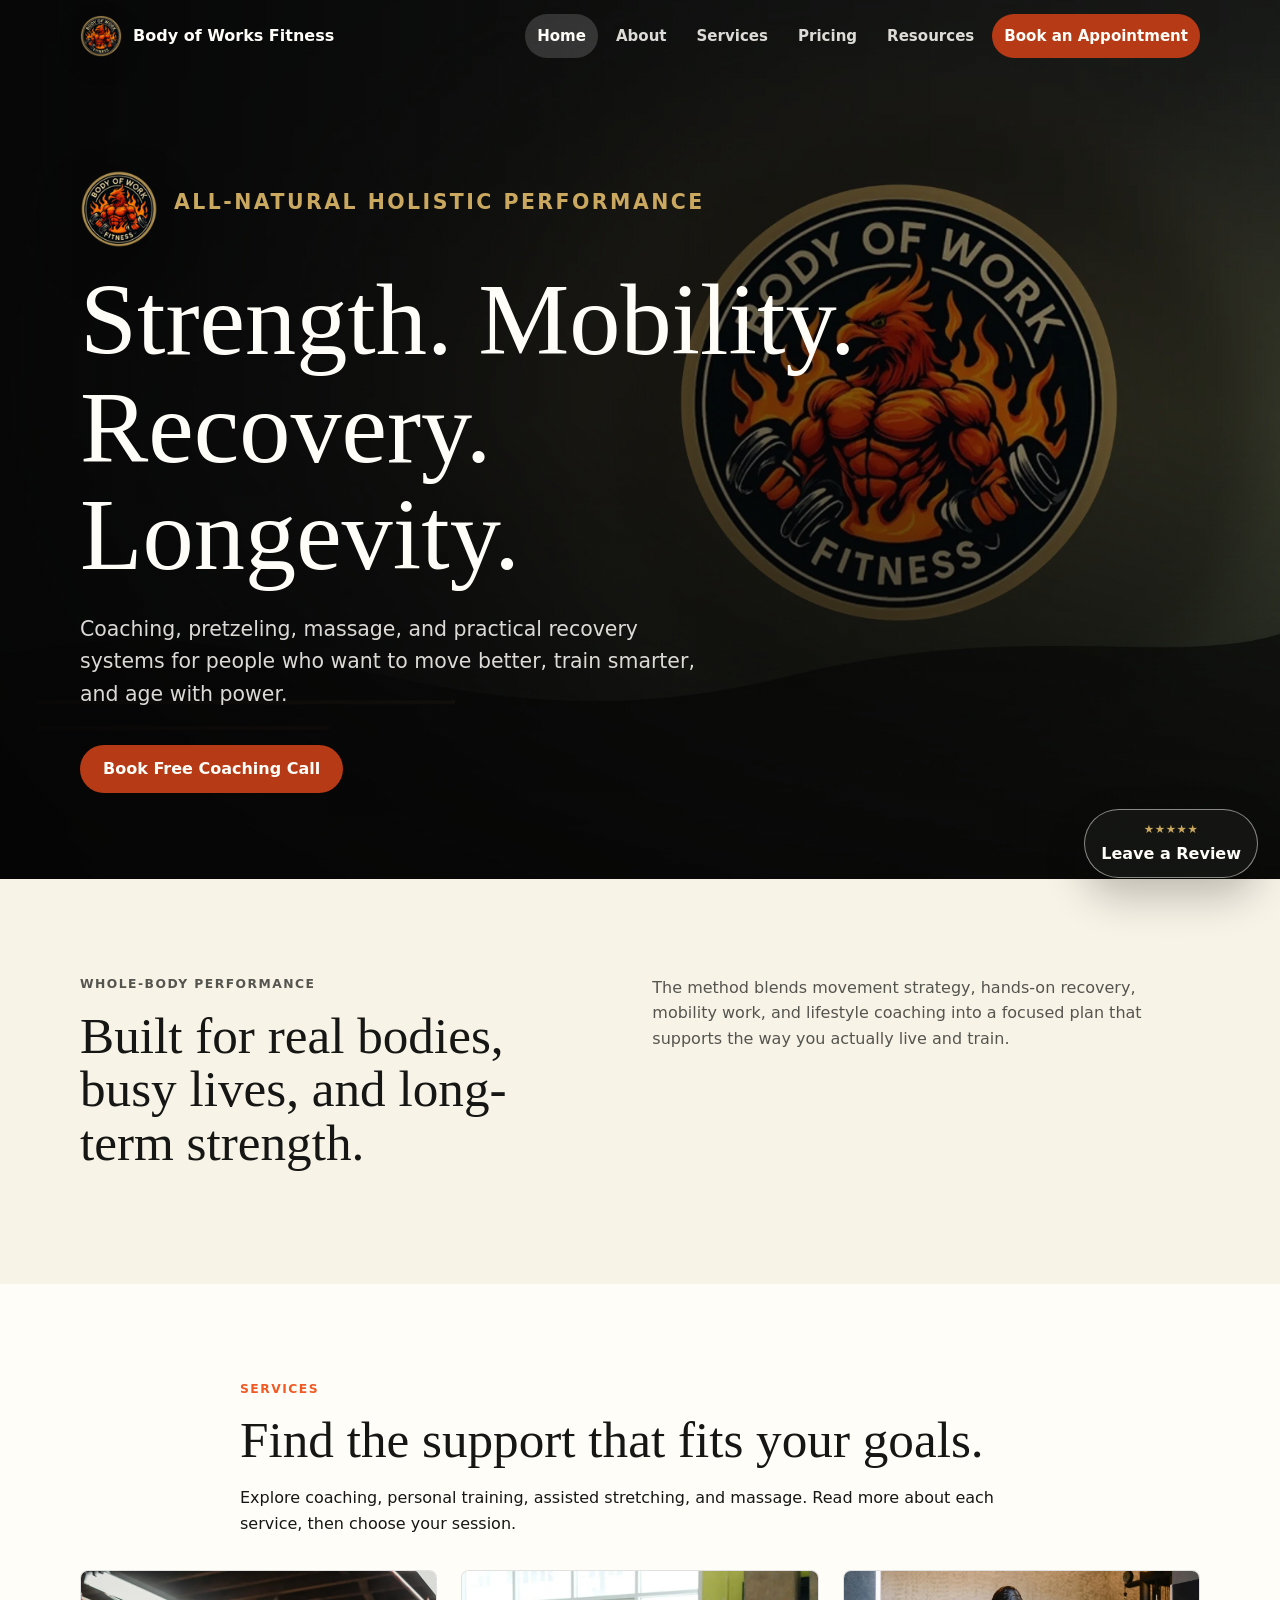
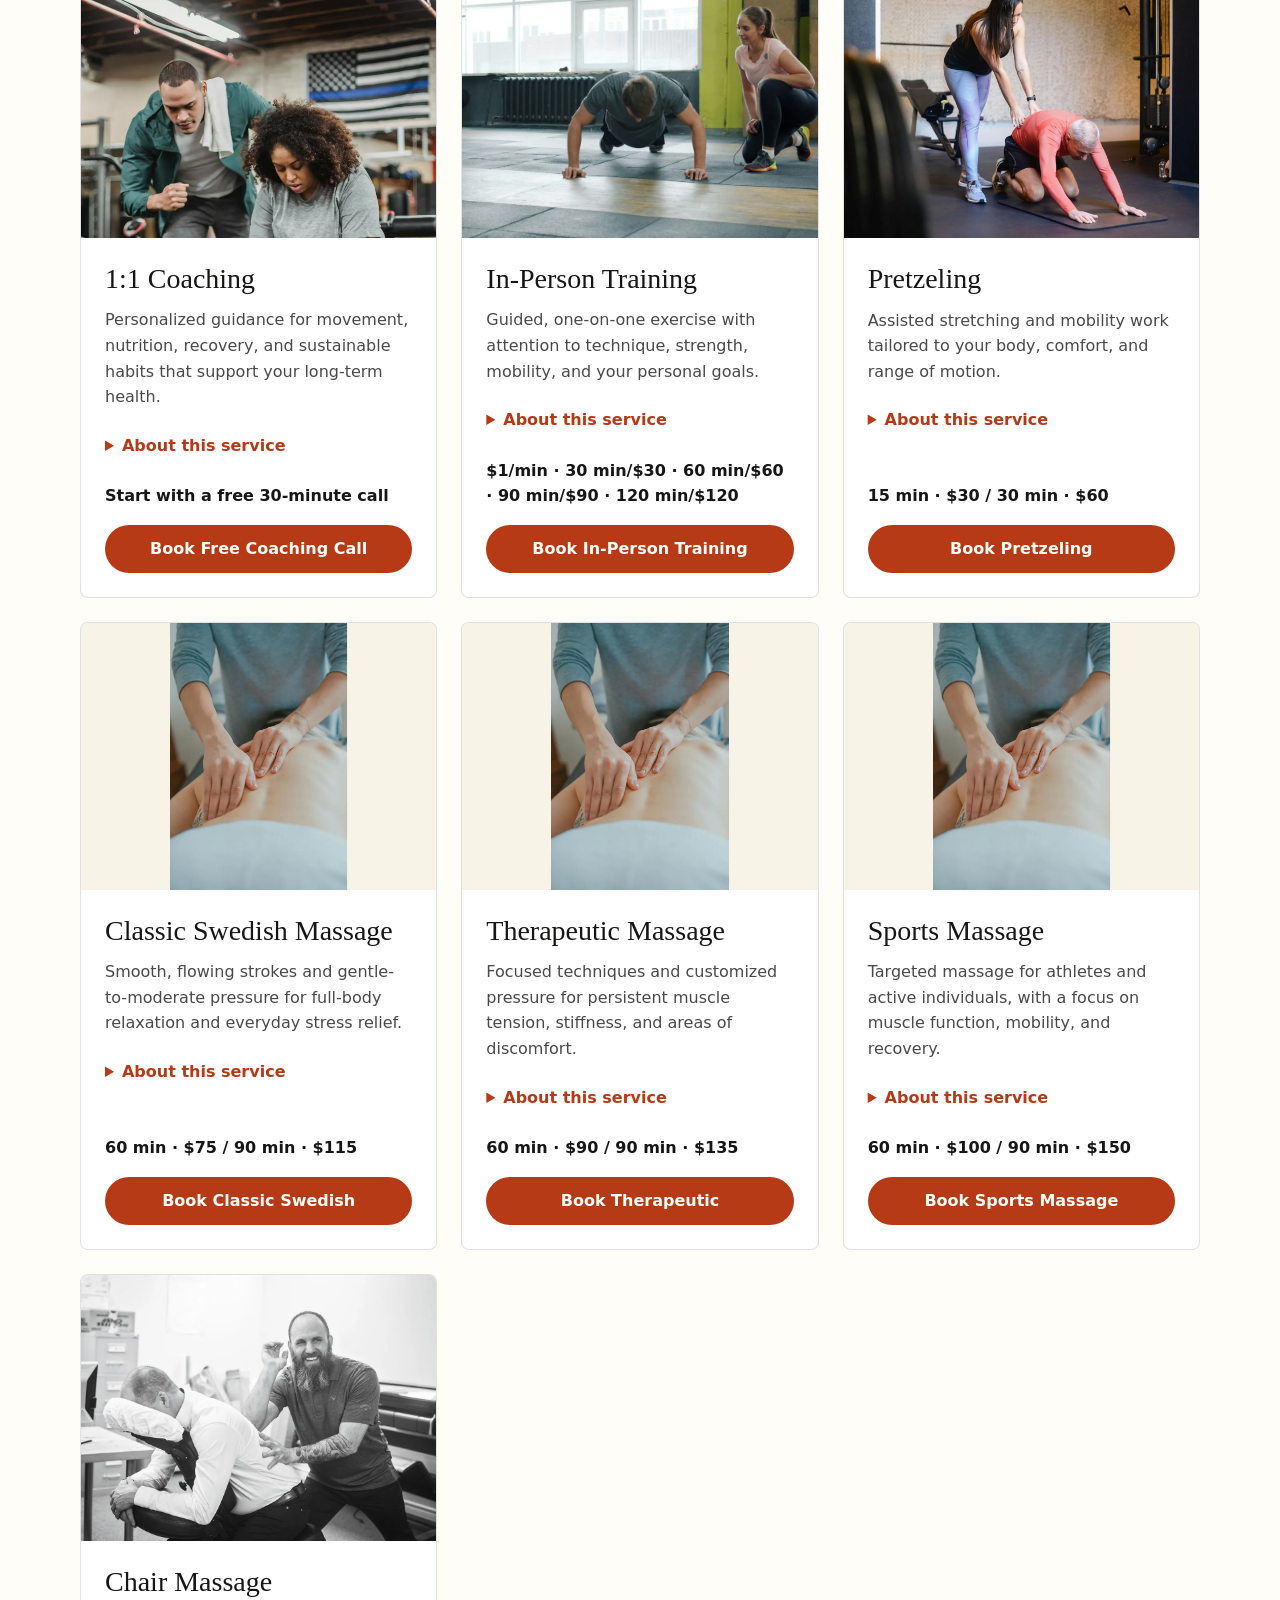
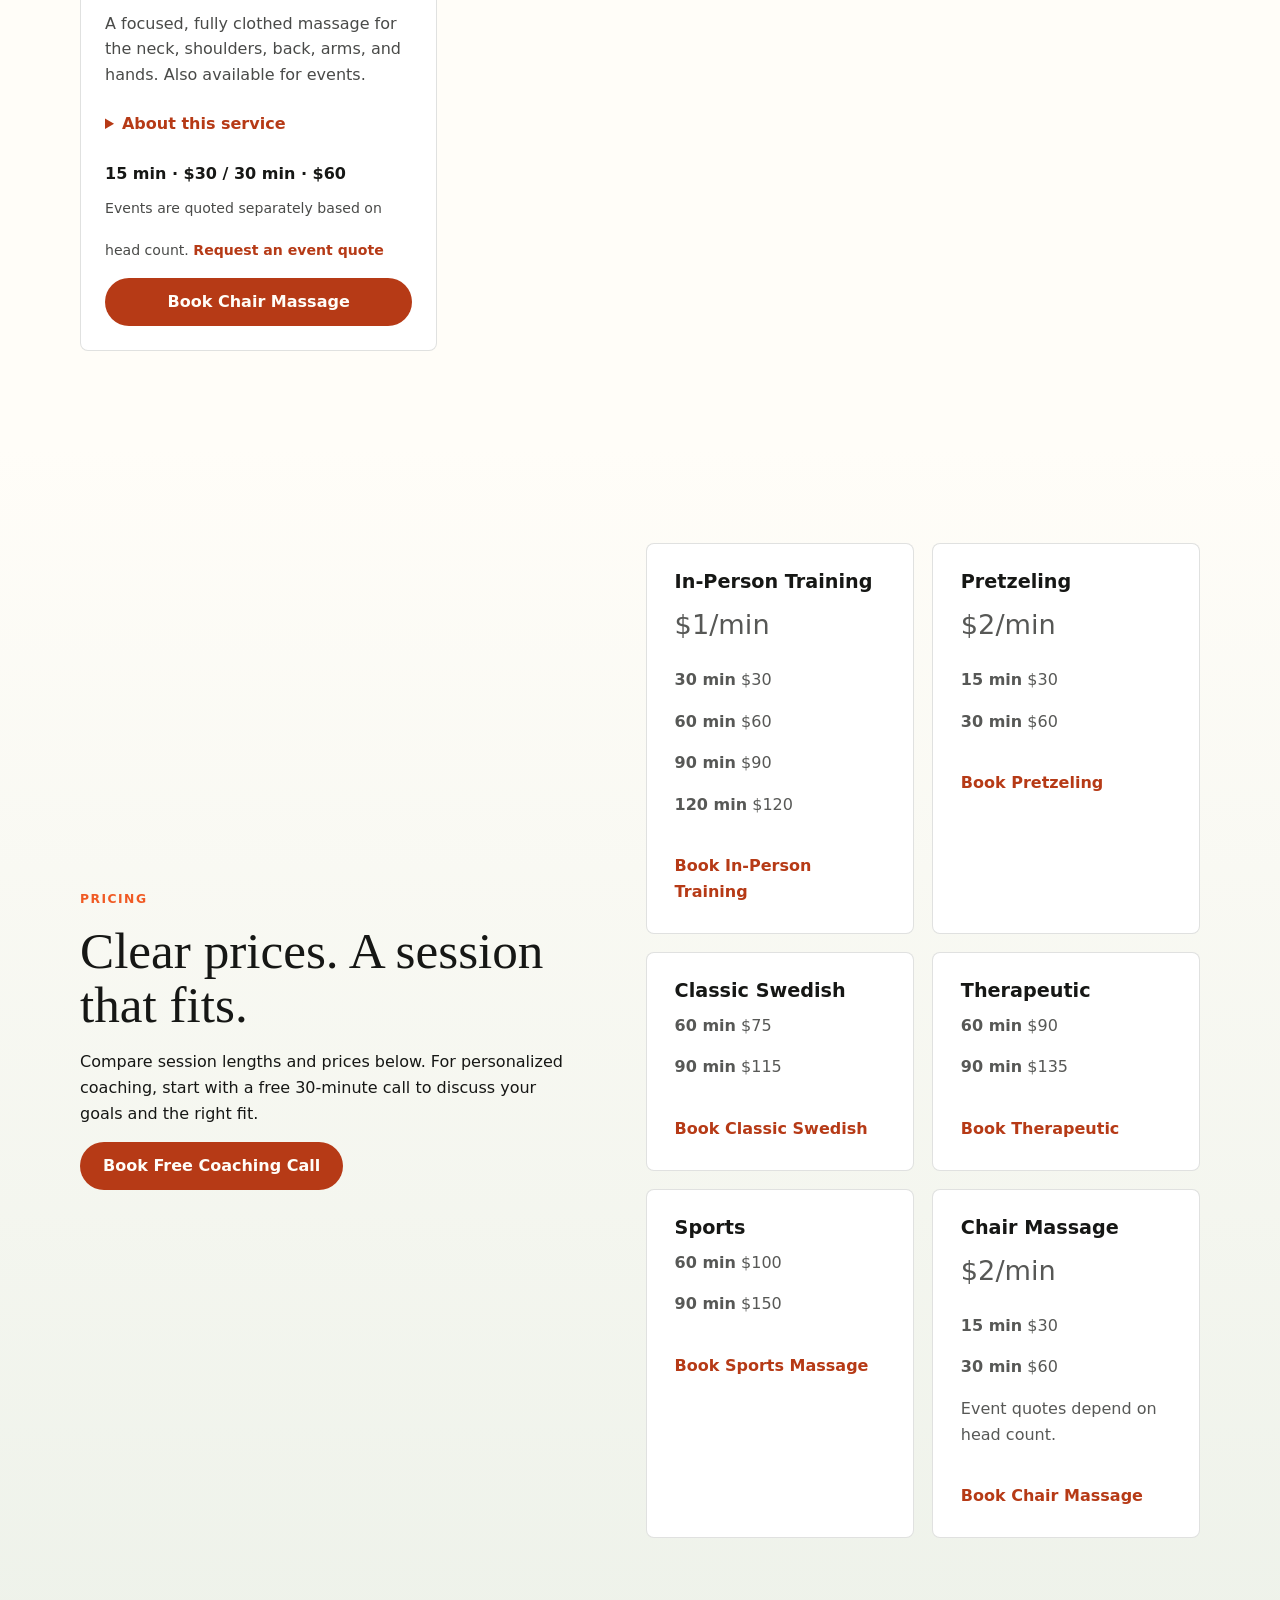
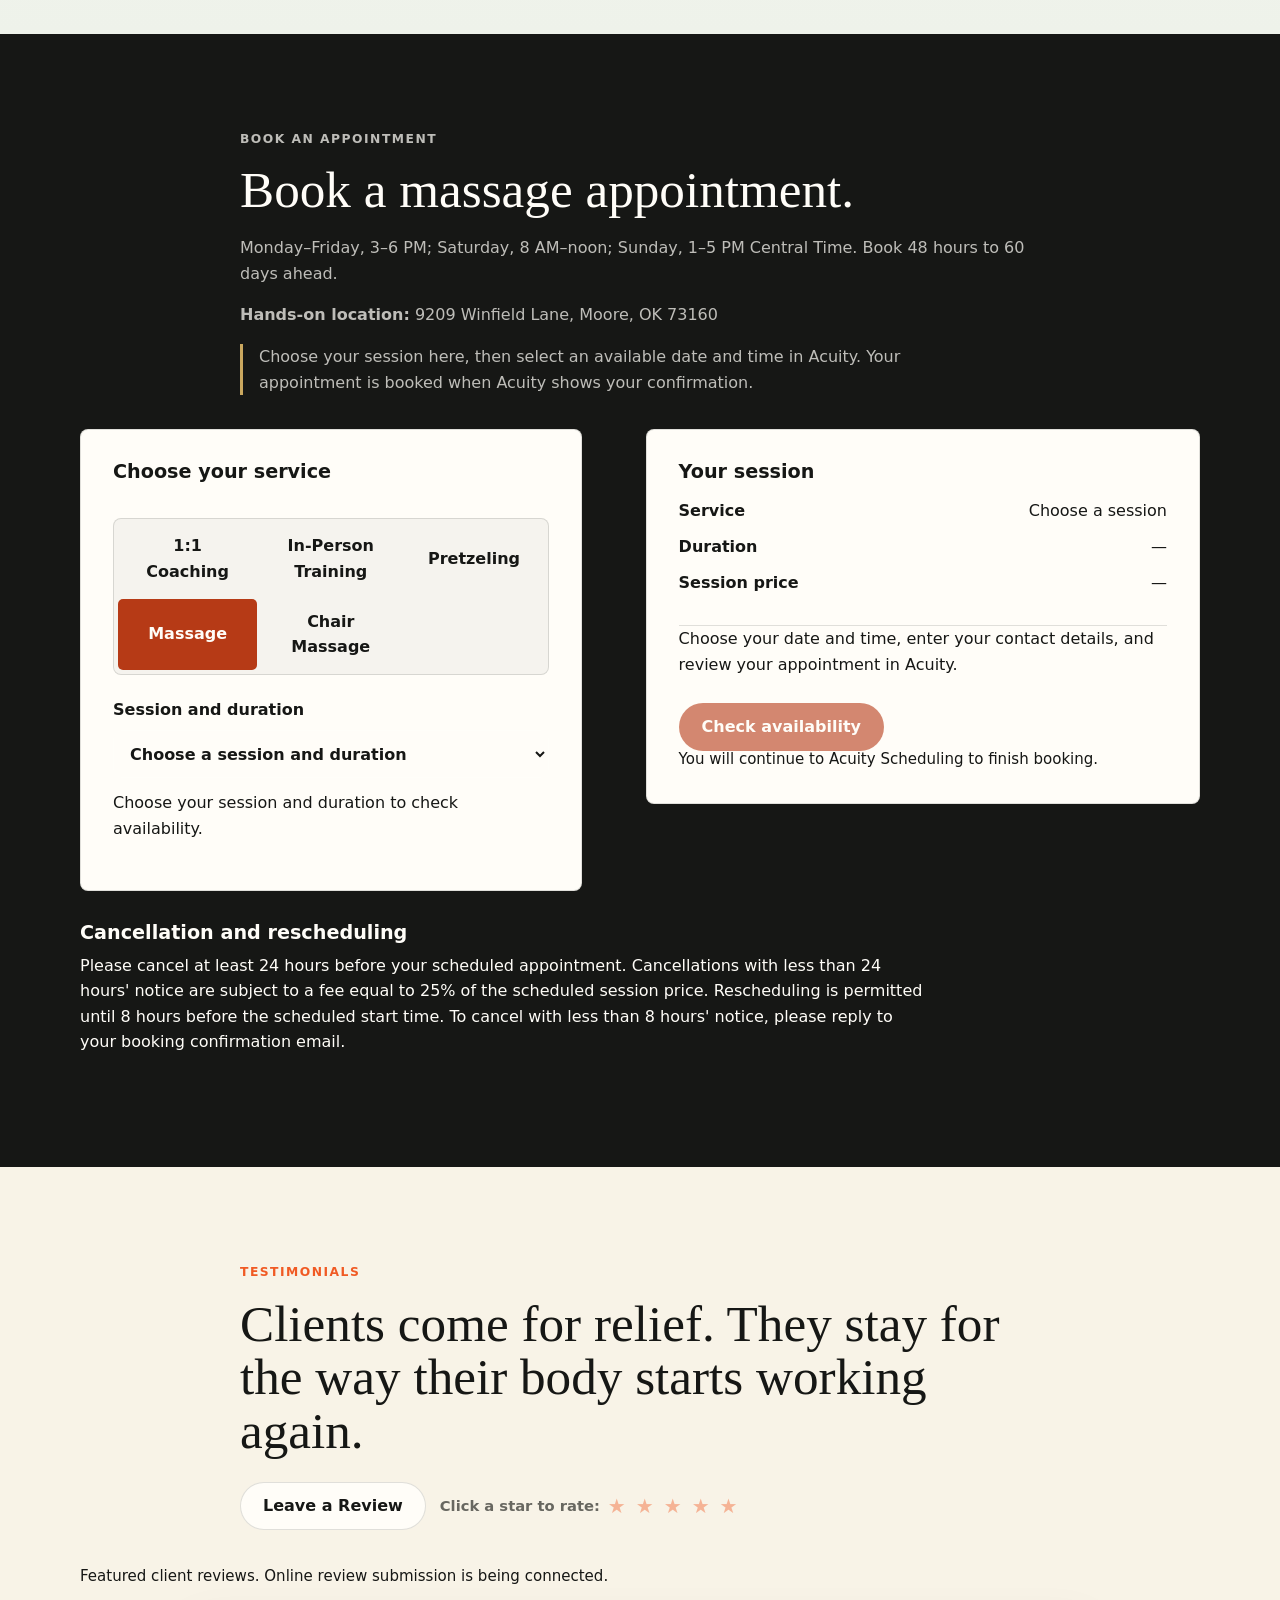
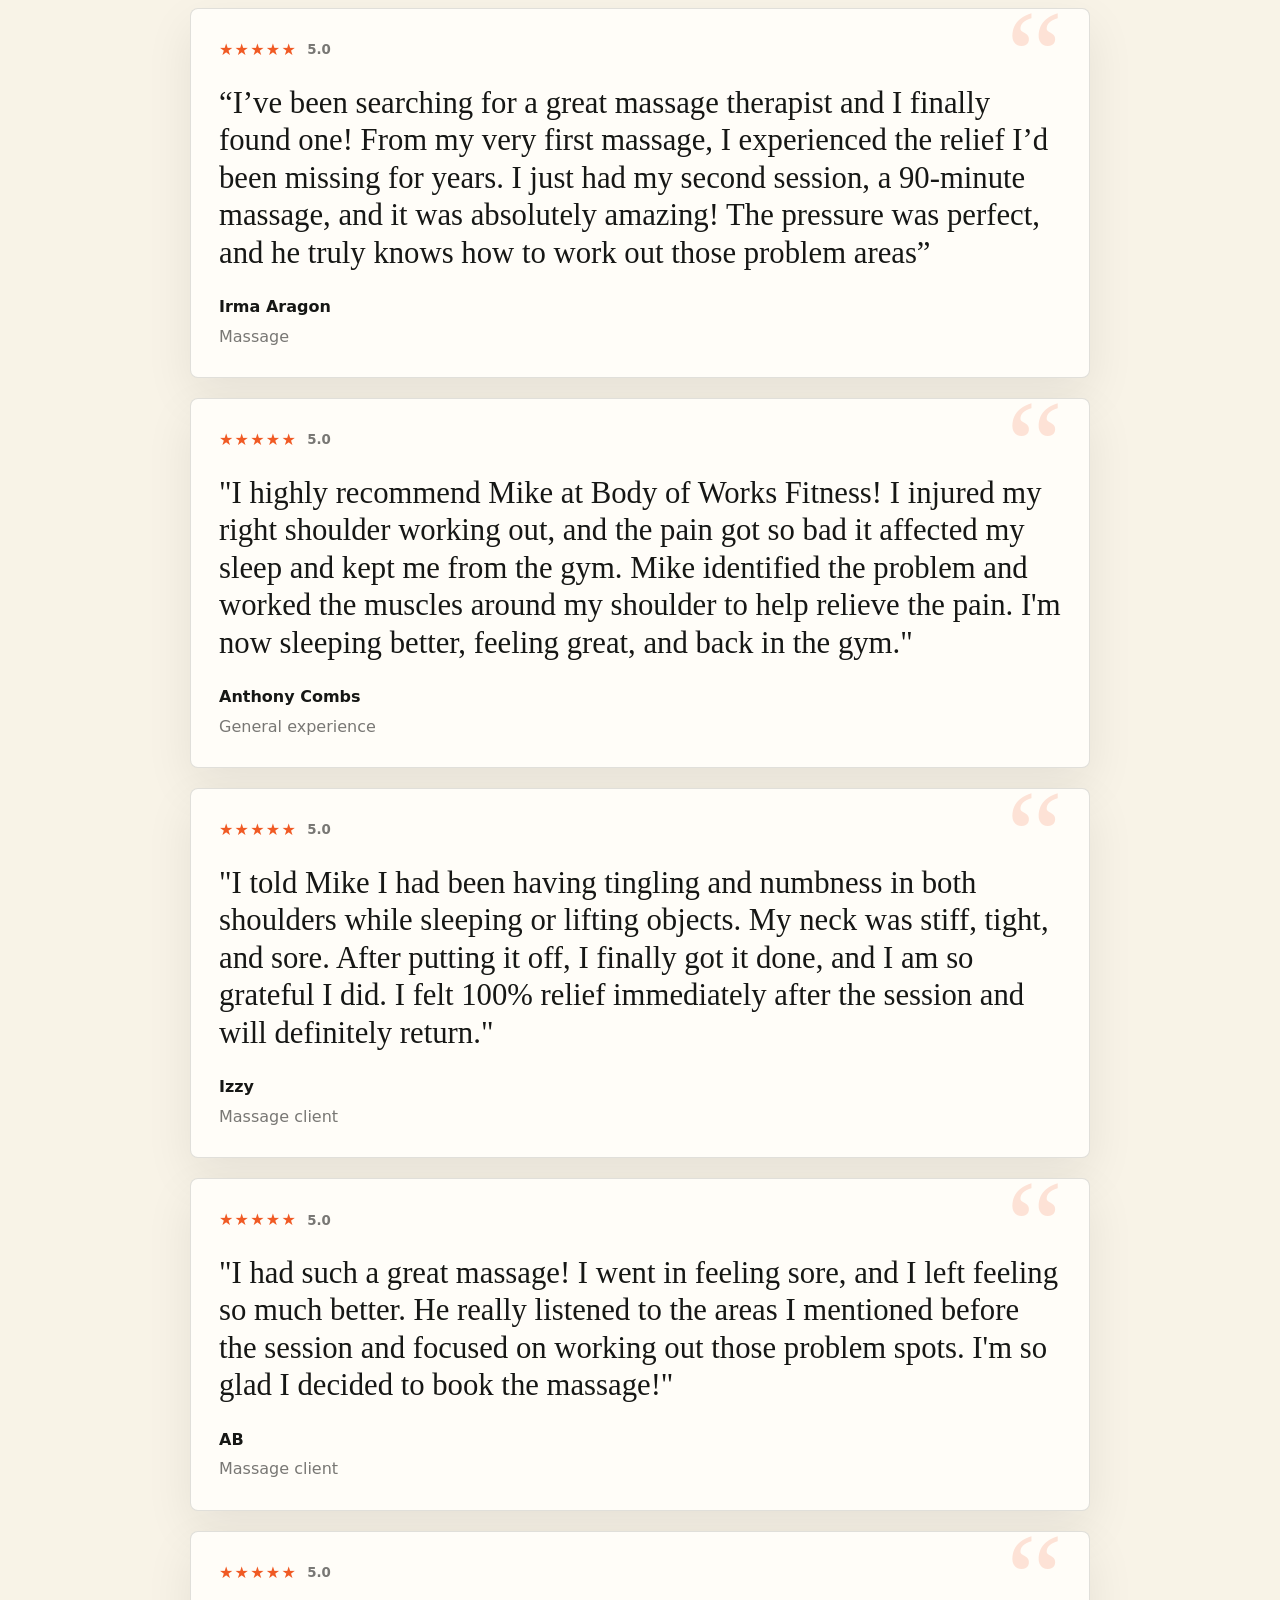
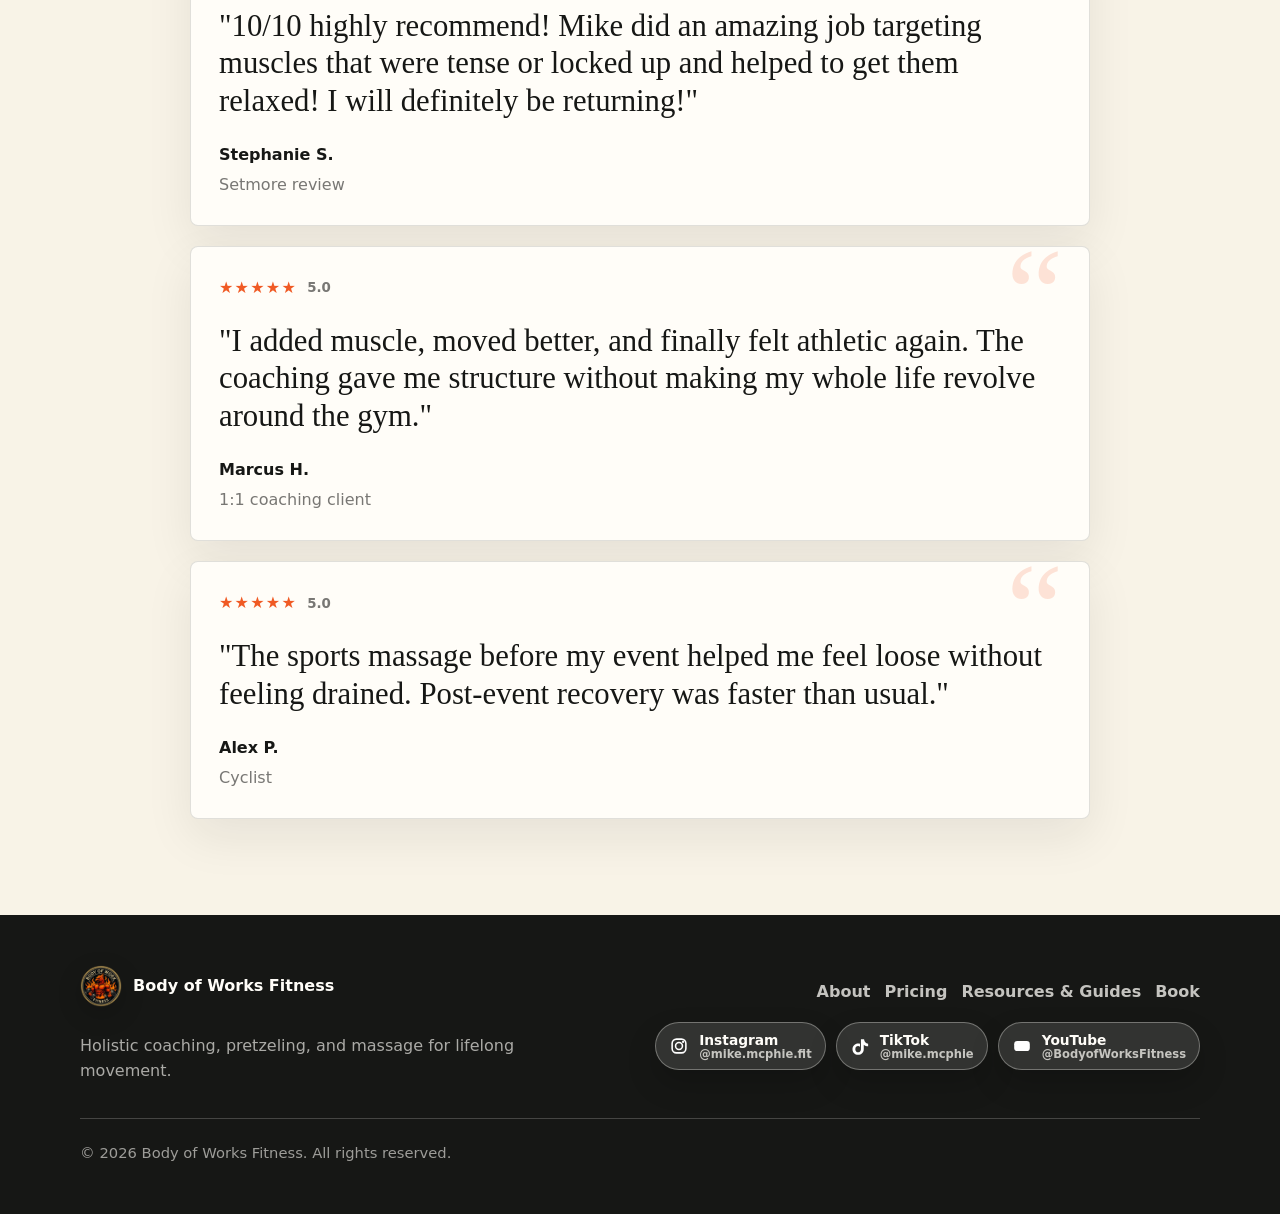
==== commit 420e7ef5: "Add files via upload" ====
--- a/index.html
+++ b/index.html
@@ -5,13 +5,13 @@
     <meta name="viewport" content="width=device-width, initial-scale=1.0" />
     <meta
       name="description"
-      content="Body of Works Fitness offers holistic coaching, pretzeling, massage, and recovery support for strength, mobility, and longevity."
+      content="Body of Works Fitness offers holistic coaching, in-person training, assisted stretching, and Swedish, therapeutic, sports, and chair massage in Moore, Oklahoma."
     />
     <title>Body of Works Fitness | Strength, Mobility, Recovery</title>
     <link rel="canonical" href="https://bodyofworksfitness.com/" />
     <link rel="preload" href="assets/images/brand-hero.webp" as="image" />
     <link rel="icon" href="assets/images/body-of-work-logo-small.png" type="image/png" />
-    <link rel="stylesheet" href="css/styles.css?v=20261026-refresh2" />
+    <link rel="stylesheet" href="css/styles.css?v=20261027-review-wall" />
   </head>
   <body class="home">
     <a class="skip-link" href="#main-content">Skip to content</a>
@@ -93,48 +93,101 @@
 
       <section class="section" id="services">
         <div class="shell section-heading">
-          <p class="eyebrow">Signature care</p>
-          <h2>Longevity support for a stronger, easier life.</h2>
-        </div>
-        <div class="shell service-stack">
-          <article class="service-row">
-            <div class="service-row-media">
-              <img src="assets/images/home-coaching.webp" alt="Trainer coaching a client through a strength exercise" loading="lazy" />
-            </div>
-            <div class="service-row-copy">
-              <h3>1:1 Coaching</h3>
-              <p>
-                Personalized support for strength habits, mobility planning, natural recovery,
-                accountability, and lifestyle strategy.
-              </p>
-              <a class="text-link" href="#book-call" data-book-service="1:1 Coaching">Book Free Coaching Call</a>
-            </div>
-          </article>
-          <article class="service-row">
-            <div class="service-row-media">
-              <img src="assets/images/home-pretzel.jpg" alt="Trainer assisting a client through a floor stretch" loading="lazy" />
-            </div>
-            <div class="service-row-copy">
-              <h3>Pretzeling</h3>
-              <p>
-                Assisted mobility work that helps unlock restricted areas, support better range of
-                motion, and leave your body feeling lighter.
-              </p>
-              <strong class="price-line">$2/min · 15 or 30 minutes</strong>
-              <a class="text-link" href="#book-call" data-book-service="Pretzeling">Book Pretzeling</a>
-            </div>
-          </article>
-          <article class="service-row">
-            <div class="service-row-media">
-              <img src="assets/images/home-massage.webp" alt="Close-up of massage therapy work" loading="lazy" />
-            </div>
-            <div class="service-row-copy">
-              <h3>Massage</h3>
-              <p>
-                Classic Swedish, therapeutic deep tissue, and sports massage options for recovery,
-                performance, and nervous system reset.
-              </p>
-              <a class="text-link" href="#book-call" data-book-service="Massage">Book Massage</a>
+          <p class="eyebrow">Services</p>
+          <h2>Find the support that fits your goals.</h2>
+          <p>Explore coaching, personal training, assisted stretching, and massage. Read more about each service, then choose your session.</p>
+        </div>
+        <div class="shell service-catalog-grid">
+          <article class="service-catalog-card" aria-labelledby="service-coaching">
+            <img class="service-catalog-image" src="assets/images/home-coaching.webp" alt="Trainer coaching a client through a strength exercise" loading="lazy" decoding="async" />
+            <div class="service-catalog-copy">
+              <h3 id="service-coaching">1:1 Coaching</h3>
+              <p class="service-short-description">Personalized guidance for movement, nutrition, recovery, and sustainable habits that support your long-term health.</p>
+              <details class="service-description">
+                <summary>About this service<span class="visually-hidden">: 1:1 Coaching</span></summary>
+                <p>Transform your health from the inside out with personalized, one-on-one coaching designed around your body, lifestyle, and goals. Through a holistic approach to movement, nutrition, recovery, and sustainable lifestyle habits, we&#x27;ll work together to build strength, improve mobility, restore balance, and support long-term vitality. This isn&#x27;t about quick fixes — it&#x27;s about creating a healthier, stronger, more resilient you for life.</p>
+              </details>
+              <p class="service-session-line">Start with a free 30-minute call</p>
+              <a class="button button-primary" href="#book-call" data-book-service="1:1 Coaching">Book Free Coaching Call</a>
+            </div>
+          </article>
+          <article class="service-catalog-card" aria-labelledby="service-in-person-training">
+            <img class="service-catalog-image service-training-image" src="assets/images/services/in-person-training.webp" alt="Personal trainer guiding a client performing a push-up in a gym" width="1200" height="675" loading="lazy" decoding="async" />
+            <div class="service-catalog-copy">
+              <h3 id="service-in-person-training">In-Person Training</h3>
+              <p class="service-short-description">Guided, one-on-one exercise with attention to technique, strength, mobility, and your personal goals.</p>
+              <details class="service-description">
+                <summary>About this service<span class="visually-hidden">: In-Person Training</span></summary>
+                <p>Work one-on-one through exercise sessions tailored to your current ability, experience, and goals. Build a consistent routine with guidance on exercise technique, appropriate progression, strength, and mobility. Each session provides focused feedback and support to help you train with confidence.</p>
+              </details>
+              <p class="service-session-line">$1/min · 30 min/$30 · 60 min/$60 · 90 min/$90 · 120 min/$120</p>
+              <a class="button button-primary" href="#book-call" data-book-service="In-Person Training">Book In-Person Training</a>
+            </div>
+          </article>
+          <article class="service-catalog-card" aria-labelledby="service-pretzeling">
+            <img class="service-catalog-image" src="assets/images/home-pretzel.jpg" alt="Trainer assisting a client through a floor stretch" loading="lazy" decoding="async" />
+            <div class="service-catalog-copy">
+              <h3 id="service-pretzeling">Pretzeling</h3>
+              <p class="service-short-description">Assisted stretching and mobility work tailored to your body, comfort, and range of motion.</p>
+              <details class="service-description">
+                <summary>About this service<span class="visually-hidden">: Pretzeling</span></summary>
+                <p>Receive hands-on assistance with stretching and mobility exercises, with the pace and range adjusted to your comfort. Sessions focus on areas that feel tight or restricted and support easier movement as part of your recovery routine.</p>
+              </details>
+              <p class="service-session-line">15 min · $30 / 30 min · $60</p>
+              <a class="button button-primary" href="#book-call" data-book-service="Pretzeling">Book Pretzeling</a>
+            </div>
+          </article>
+          <article class="service-catalog-card" aria-labelledby="service-swedish">
+            <img class="service-catalog-image" src="assets/images/home-massage.webp" alt="Close-up of massage therapy work" loading="lazy" decoding="async" />
+            <div class="service-catalog-copy">
+              <h3 id="service-swedish">Classic Swedish Massage</h3>
+              <p class="service-short-description">Smooth, flowing strokes and gentle-to-moderate pressure for full-body relaxation and everyday stress relief.</p>
+              <details class="service-description">
+                <summary>About this service<span class="visually-hidden">: Classic Swedish Massage</span></summary>
+                <p>Relax, recharge, and restore balance with a soothing, full-body massage designed to melt away everyday stress and tension. Using smooth, flowing strokes and gentle-to-moderate pressure, this classic technique promotes circulation, encourages deep relaxation, and supports your body&#x27;s natural recovery process. Perfect for anyone seeking stress relief, rejuvenation, and overall well-being.</p>
+              </details>
+              <p class="service-session-line">60 min · $75 / 90 min · $115</p>
+              <a class="button button-primary" href="#book-call" data-book-service="Massage" data-book-option="swedish-60">Book Classic Swedish</a>
+            </div>
+          </article>
+          <article class="service-catalog-card" aria-labelledby="service-therapeutic">
+            <img class="service-catalog-image" src="assets/images/home-massage.webp" alt="Massage therapist applying focused pressure during a treatment" loading="lazy" decoding="async" />
+            <div class="service-catalog-copy">
+              <h3 id="service-therapeutic">Therapeutic Massage</h3>
+              <p class="service-short-description">Focused techniques and customized pressure for persistent muscle tension, stiffness, and areas of discomfort.</p>
+              <details class="service-description">
+                <summary>About this service<span class="visually-hidden">: Therapeutic Massage</span></summary>
+                <p>Experience targeted relief with a therapeutic massage focused on chronic muscle tension, tightness, and areas of discomfort. Using deliberate, focused techniques and customized pressure, this treatment addresses deeper layers of muscle and connective tissue to help improve mobility, reduce stiffness, and support muscular recovery. Ideal for those experiencing persistent tension, physical stress, or movement restrictions.</p>
+              </details>
+              <p class="service-session-line">60 min · $90 / 90 min · $135</p>
+              <a class="button button-primary" href="#book-call" data-book-service="Massage" data-book-option="therapeutic-60">Book Therapeutic</a>
+            </div>
+          </article>
+          <article class="service-catalog-card" aria-labelledby="service-sports">
+            <img class="service-catalog-image" src="assets/images/home-massage.webp" alt="Hands-on massage treatment for muscle recovery" loading="lazy" decoding="async" />
+            <div class="service-catalog-copy">
+              <h3 id="service-sports">Sports Massage</h3>
+              <p class="service-short-description">Targeted massage for athletes and active individuals, with a focus on muscle function, mobility, and recovery.</p>
+              <details class="service-description">
+                <summary>About this service<span class="visually-hidden">: Sports Massage</span></summary>
+                <p>Move better, perform stronger, and recover smarter. Sports Massage is designed for athletes, fitness enthusiasts, and active individuals looking to optimize muscle function, flexibility, and recovery. Whether you&#x27;re preparing for competition, maintaining peak performance, or recovering after intense activity, each session incorporates targeted techniques to help reduce muscle tension, enhance mobility, and support your body&#x27;s performance and longevity. Usually performed pre-, intra-, and/or post-sports event.</p>
+              </details>
+              <p class="service-session-line">60 min · $100 / 90 min · $150</p>
+              <a class="button button-primary" href="#book-call" data-book-service="Massage" data-book-option="sports-60">Book Sports Massage</a>
+            </div>
+          </article>
+          <article class="service-catalog-card" aria-labelledby="service-chair-massage">
+            <img class="service-catalog-image" src="assets/images/services/chair-massage.webp" alt="Therapist providing a back massage to a fully clothed client seated in a massage chair" width="1200" height="794" loading="lazy" decoding="async" />
+            <div class="service-catalog-copy">
+              <h3 id="service-chair-massage">Chair Massage</h3>
+              <p class="service-short-description">A focused, fully clothed massage for the neck, shoulders, back, arms, and hands. Also available for events.</p>
+              <details class="service-description">
+                <summary>About this service<span class="visually-hidden">: Chair Massage</span></summary>
+                <p>Relax, recharge, and reset without interrupting your busy day. Chair Massage provides targeted relief for tension and stress in the neck, shoulders, back, arms, and hands. Using effective massage techniques while you&#x27;re comfortably seated and fully clothed, this convenient service helps reduce muscle tightness, promote relaxation, and restore your sense of well-being. Perfect for busy professionals, workplace wellness programs, corporate events, and anyone needing a quick moment of recovery. Available for events. Quote will be dependent on head count.</p>
+              </details>
+              <p class="service-session-line">15 min · $30 / 30 min · $60</p>
+              <p class="service-event-note">Events are quoted separately based on head count. <a class="text-link" href="mailto:imagin8it.home@gmail.com?subject=Chair%20Massage%20Event%20Inquiry">Request an event quote</a></p>
+              <a class="button button-primary" href="#book-call" data-book-service="Chair Massage">Book Chair Massage</a>
             </div>
           </article>
         </div>
@@ -144,39 +197,44 @@
         <div class="shell pricing-layout">
           <div>
             <p class="eyebrow">Pricing</p>
-            <h2>Clear options for hands-on recovery.</h2>
-            <p>
-              Coaching support is customized by goal, schedule, and level of accountability. Start
-              with a free call so we can map the right fit. Pretzeling and massage can be booked
-              below using their dedicated service schedules.
-            </p>
+            <h2>Clear prices. A session that fits.</h2>
+            <p>Compare session lengths and prices below. For personalized coaching, start with a free 30-minute call to discuss your goals and the right fit.</p>
             <a class="button button-primary" href="#book-call" data-book-service="1:1 Coaching">Book Free Coaching Call</a>
           </div>
           <div class="pricing-grid">
+            <article class="price-card">
+              <h3>In-Person Training</h3>
+              <p class="price">$1/min</p>
+              <div data-catalog-prices="In-Person Training"><p><strong>30 min</strong> $30</p><p><strong>60 min</strong> $60</p><p><strong>90 min</strong> $90</p><p><strong>120 min</strong> $120</p></div>
+              <a class="text-link" href="#book-call" data-book-service="In-Person Training">Book In-Person Training</a>
+            </article>
             <article class="price-card">
               <h3>Pretzeling</h3>
               <p class="price">$2/min</p>
               <div data-catalog-prices="Pretzeling"><p><strong>15 min</strong> $30</p><p><strong>30 min</strong> $60</p></div>
-              <p>Assisted stretching and mobility support tailored to your body.</p>
               <a class="text-link" href="#book-call" data-book-service="Pretzeling">Book Pretzeling</a>
             </article>
             <article class="price-card">
               <h3>Classic Swedish</h3>
-              <div data-catalog-prices="Classic Swedish"><p><strong>60 min</strong> $75</p>
-              <p><strong>90 min</strong> $115</p></div>
+              <div data-catalog-prices="Classic Swedish"><p><strong>60 min</strong> $75</p><p><strong>90 min</strong> $115</p></div>
               <a class="text-link" href="#book-call" data-book-service="Massage" data-book-option="swedish-60">Book Classic Swedish</a>
             </article>
             <article class="price-card">
               <h3>Therapeutic</h3>
-              <div data-catalog-prices="Therapeutic"><p><strong>60 min</strong> $90</p>
-              <p><strong>90 min</strong> $135</p></div>
+              <div data-catalog-prices="Therapeutic"><p><strong>60 min</strong> $90</p><p><strong>90 min</strong> $135</p></div>
               <a class="text-link" href="#book-call" data-book-service="Massage" data-book-option="therapeutic-60">Book Therapeutic</a>
             </article>
             <article class="price-card">
               <h3>Sports</h3>
-              <div data-catalog-prices="Sports"><p><strong>60 min</strong> $100</p>
-              <p><strong>90 min</strong> $150</p></div>
+              <div data-catalog-prices="Sports"><p><strong>60 min</strong> $100</p><p><strong>90 min</strong> $150</p></div>
               <a class="text-link" href="#book-call" data-book-service="Massage" data-book-option="sports-60">Book Sports Massage</a>
+            </article>
+            <article class="price-card">
+              <h3>Chair Massage</h3>
+              <p class="price">$2/min</p>
+              <div data-catalog-prices="Chair Massage"><p><strong>15 min</strong> $30</p><p><strong>30 min</strong> $60</p></div>
+              <p>Event quotes depend on head count.</p>
+              <a class="text-link" href="#book-call" data-book-service="Chair Massage">Book Chair Massage</a>
             </article>
           </div>
         </div>
@@ -196,8 +254,10 @@
             <input type="hidden" value="Massage" data-service-select />
             <div class="booking-service-picker" aria-label="Choose a service">
               <button type="button" data-service-choice="1:1 Coaching" aria-pressed="false">1:1 Coaching</button>
+              <button type="button" data-service-choice="In-Person Training" aria-pressed="false">In-Person Training</button>
               <button type="button" data-service-choice="Pretzeling" aria-pressed="false">Pretzeling</button>
               <button class="is-active" type="button" data-service-choice="Massage" aria-pressed="true">Massage</button>
+              <button type="button" data-service-choice="Chair Massage" aria-pressed="false">Chair Massage</button>
             </div>
             <label class="session-option-field" data-session-option-field>
               Session and duration
@@ -219,11 +279,15 @@
                 <div><dt>Service</dt><dd data-request-service>Choose a session</dd></div>
                 <div><dt>Duration</dt><dd data-request-duration>—</dd></div>
                 <div><dt>Session price</dt><dd data-request-price>—</dd></div>
+                <div data-payment-summary hidden><dt>Due at booking</dt><dd>$0</dd></div>
+                <div data-payment-summary hidden><dt>Due at service</dt><dd data-payment-balance>—</dd></div>
               </dl>
             </section>
             <p>Choose your date and time, enter your contact details, and review your appointment in Acuity.</p>
             <a class="button button-primary" data-scheduler-link aria-disabled="true" tabindex="-1">Check availability</a>
             <p class="form-note">You will continue to Acuity Scheduling to finish booking.</p>
+            <p class="form-callout" data-payment-note hidden></p>
+            <p class="form-note" data-payment-step-help hidden>In Acuity, choose “Reserve without paying” to continue to secure card entry. Your appointment is confirmed after you enter your card and complete the final confirmation.</p>
           </div>
         </div>
         <div class="shell booking-policy">
@@ -234,6 +298,7 @@
           <div class="shell booking-fallback">
             <h3>Book directly in Acuity</h3>
             <p>Choose a session below to see available dates and times.</p>
+            <p>Paid appointments require a card, with no session payment or deposit collected at booking. Acuity’s “Reserve without paying” button continues to secure card entry before final confirmation.</p>
             <ul>
               <li><a href="https://app.acuityscheduling.com/schedule.php?owner=40726953&amp;appointmentType=99859371">Free Coaching Call — 30 min (Free)</a></li>
               <li><a href="https://app.acuityscheduling.com/schedule.php?owner=40726953&amp;appointmentType=99859393">Pretzeling — 15 min ($30)</a></li>
@@ -244,6 +309,12 @@
               <li><a href="https://app.acuityscheduling.com/schedule.php?owner=40726953&amp;appointmentType=99859494">Therapeutic — 90 min ($135)</a></li>
               <li><a href="https://app.acuityscheduling.com/schedule.php?owner=40726953&amp;appointmentType=99859495">Sports — 60 min ($100)</a></li>
               <li><a href="https://app.acuityscheduling.com/schedule.php?owner=40726953&amp;appointmentType=99859496">Sports — 90 min ($150)</a></li>
+              <li><a href="https://app.acuityscheduling.com/schedule.php?owner=40726953&amp;appointmentType=99880555">Chair Massage — 15 min ($30)</a></li>
+              <li><a href="https://app.acuityscheduling.com/schedule.php?owner=40726953&amp;appointmentType=99880565">Chair Massage — 30 min ($60)</a></li>
+              <li><a href="https://app.acuityscheduling.com/schedule.php?owner=40726953&amp;appointmentType=99881693">In-Person Training — 30 min ($30)</a></li>
+              <li><a href="https://app.acuityscheduling.com/schedule.php?owner=40726953&amp;appointmentType=99881704">In-Person Training — 60 min ($60)</a></li>
+              <li><a href="https://app.acuityscheduling.com/schedule.php?owner=40726953&amp;appointmentType=99881708">In-Person Training — 90 min ($90)</a></li>
+              <li><a href="https://app.acuityscheduling.com/schedule.php?owner=40726953&amp;appointmentType=99881713">In-Person Training — 120 min ($120)</a></li>
             </ul>
           </div>
         </noscript>
@@ -265,8 +336,24 @@
             </div>
           </div>
         </div>
-        <div class="shell testimonial-grid submitted-testimonial-grid" data-review-list></div>
+        <div class="shell review-wall-controls">
+          <p class="form-note" role="status" data-review-wall-status>Client reviews</p>
+          <button class="button button-secondary" type="button" data-review-refresh hidden>Refresh Reviews</button>
+        </div>
+        <div class="shell testimonial-grid submitted-testimonial-grid" data-review-list hidden></div>
+        <div class="shell review-wall-more"><button class="button button-secondary" type="button" data-review-more hidden>More Reviews</button></div>
         <div class="shell testimonial-grid">
+          <article class="testimonial-card" data-featured-review="irma-aragon">
+            <div class="testimonial-rating" aria-label="5 out of 5 stars">
+              <span aria-hidden="true">★★★★★</span>
+              <small>5.0</small>
+            </div>
+            <p>“I’ve been searching for a great massage therapist and I finally found one! From my very first massage, I experienced the relief I’d been missing for years. I just had my second session, a 90-minute massage, and it was absolutely amazing! The pressure was perfect, and he truly knows how to work out those problem areas”</p>
+            <div>
+              <strong>Irma Aragon</strong>
+              <span>Massage</span>
+            </div>
+          </article>
           <article class="testimonial-card">
             <div class="testimonial-rating" aria-label="5 out of 5 stars">
               <span>★★★★★</span>
@@ -334,48 +421,6 @@
               <small>5.0</small>
             </div>
             <p>
-              "The Pretzel stretch sessions changed how my hips and low back feel every morning. I
-              finally have a realistic routine instead of random stretches."
-            </p>
-            <div>
-              <strong>Maya R.</strong>
-              <span>Executive, recreational runner</span>
-            </div>
-          </article>
-          <article class="testimonial-card">
-            <div class="testimonial-rating" aria-label="5 out of 5 stars">
-              <span>★★★★★</span>
-              <small>5.0</small>
-            </div>
-            <p>
-              "I came in for deep tissue work and left with a full recovery strategy. My lifts feel
-              better, my shoulders move better, and the coaching makes everything easier to follow."
-            </p>
-            <div>
-              <strong>Jordan T.</strong>
-              <span>Strength athlete</span>
-            </div>
-          </article>
-          <article class="testimonial-card">
-            <div class="testimonial-rating" aria-label="5 out of 5 stars">
-              <span>★★★★★</span>
-              <small>5.0</small>
-            </div>
-            <p>
-              "The 1:1 coaching helped me lose weight without feeling like I was living in
-              punishment. The plan made training, recovery, and food feel realistic again."
-            </p>
-            <div>
-              <strong>Danielle M.</strong>
-              <span>1:1 coaching client</span>
-            </div>
-          </article>
-          <article class="testimonial-card">
-            <div class="testimonial-rating" aria-label="5 out of 5 stars">
-              <span>★★★★★</span>
-              <small>5.0</small>
-            </div>
-            <p>
               "I added muscle, moved better, and finally felt athletic again. The coaching gave me
               structure without making my whole life revolve around the gym."
             </p>
@@ -408,48 +453,45 @@
       Leave a Review
     </button>
 
-    <iframe class="visually-hidden" name="review-submit-frame" title="Review submission"></iframe>
-    <dialog class="review-dialog" data-review-dialog>
-      <form
-        class="review-form"
-        action="https://formsubmit.co/imagin8it.home@gmail.com"
-        method="post"
-        target="review-submit-frame"
-        data-review-form
-      >
+    <noscript><p class="shell form-note">Please enable JavaScript to leave a review. Existing client reviews are available on the homepage.</p></noscript>
+    <dialog class="review-dialog" data-review-dialog aria-labelledby="review-title" aria-describedby="review-public-note">
+      <form class="review-form" method="dialog" data-review-form>
         <button class="dialog-close" type="button" data-review-close aria-label="Close review form">&times;</button>
-        <input type="hidden" name="_subject" value="New Body of Works Fitness Review" />
-        <input type="hidden" name="_template" value="table" />
-        <input type="hidden" name="_captcha" value="false" />
         <input type="hidden" name="rating" value="5" data-review-rating-input />
         <p class="eyebrow">Leave a review</p>
-        <h2><span data-review-selected-rating>5</span>-star experience</h2>
-        <div class="review-stars" aria-label="Click a star to choose your rating">
-          <button type="button" data-review-rating-button="1" aria-label="1 star">★</button>
-          <button type="button" data-review-rating-button="2" aria-label="2 stars">★</button>
-          <button type="button" data-review-rating-button="3" aria-label="3 stars">★</button>
-          <button type="button" data-review-rating-button="4" aria-label="4 stars">★</button>
-          <button type="button" data-review-rating-button="5" aria-label="5 stars">★</button>
+        <h2 id="review-title"><span data-review-selected-rating>5</span>-star experience</h2>
+        <div class="review-stars" role="group" aria-label="Choose your rating">
+          <button type="button" data-review-rating-button="1" aria-label="1 star" aria-pressed="false">★</button>
+          <button type="button" data-review-rating-button="2" aria-label="2 stars" aria-pressed="false">★</button>
+          <button type="button" data-review-rating-button="3" aria-label="3 stars" aria-pressed="false">★</button>
+          <button type="button" data-review-rating-button="4" aria-label="4 stars" aria-pressed="false">★</button>
+          <button type="button" data-review-rating-button="5" aria-label="5 stars" aria-pressed="true">★</button>
         </div>
         <label>
-          Name
-          <input name="name" type="text" maxlength="50" placeholder="Your name" required />
+          Public name
+          <input name="name" type="text" maxlength="50" autocomplete="name" placeholder="Name shown with your review" required />
         </label>
         <label>
           Service
           <select name="service">
             <option>1:1 Coaching</option>
+            <option>In-Person Training</option>
             <option>Pretzeling</option>
             <option>Massage</option>
+            <option>Chair Massage</option>
             <option>General experience</option>
           </select>
         </label>
         <label>
           Review
-          <textarea name="review" rows="4" maxlength="320" placeholder="What changed for you?" required></textarea>
+          <textarea name="review" rows="4" maxlength="2000" placeholder="Tell others about your experience" required></textarea>
         </label>
-        <button class="button button-primary" type="submit">Submit Review</button>
-        <p class="form-note" data-review-status></p>
+        <label class="review-honeypot" aria-hidden="true">Leave this empty<input name="website" tabindex="-1" autocomplete="off" /></label>
+        <p class="form-note" id="review-public-note">Your name, rating, service, and review will be public. Please leave out private health details or contact information. Reviews publish automatically; no email verification is required.</p>
+        <label class="review-consent"><input name="consent" type="checkbox" required /> I agree to publish my review and public name on this website.</label>
+        <button class="button button-primary" type="submit" data-review-submit disabled>Publish Review</button>
+        <p class="form-note" role="status" aria-live="polite" aria-atomic="true" data-review-status>Online review submission is being connected. Please try again later.</p>
+        <a href="index.html#testimonials" data-review-success-link hidden>View the review wall</a>
       </form>
     </dialog>
 
@@ -489,7 +531,9 @@
         <span>&copy; 2026 Body of Works Fitness. All rights reserved.</span>
       </div>
     </footer>
-    <script src="js/booking-model.js?v=20261026-refresh2"></script>
-    <script src="js/main.js?v=20261026-refresh2"></script>
+    <script src="js/booking-model.js?v=20261027-review-wall"></script>
+    <script src="js/main.js?v=20261027-review-wall"></script>
+    <script src="js/review-config.js?v=20261027-review-wall"></script>
+    <script src="js/reviews.js?v=20261027-review-wall"></script>
   </body>
 </html>
--- a/css/styles.css
+++ b/css/styles.css
@@ -485,6 +485,120 @@
   overflow: hidden;
 }
 
+.service-catalog-grid {
+  display: grid;
+  grid-template-columns: repeat(3, minmax(0, 1fr));
+  gap: 24px;
+}
+
+.service-catalog-card {
+  display: flex;
+  min-width: 0;
+  flex-direction: column;
+  overflow: hidden;
+  border: 1px solid var(--line);
+  border-radius: var(--radius);
+  background: #ffffff;
+}
+
+.service-catalog-image {
+  width: 100%;
+  height: auto;
+  aspect-ratio: 4 / 3;
+  object-fit: cover;
+  background: var(--cream);
+}
+
+.service-catalog-copy {
+  display: flex;
+  flex: 1;
+  flex-direction: column;
+  align-items: flex-start;
+  padding: 24px;
+}
+
+.service-training-image {
+  object-position: right center;
+}
+
+.service-catalog-copy h3 {
+  margin-bottom: 12px;
+  font-family: Georgia, "Times New Roman", serif;
+  font-size: 1.75rem;
+  font-weight: 500;
+  line-height: 1.2;
+}
+
+.service-catalog-copy p {
+  color: rgba(22, 23, 21, 0.78);
+}
+
+.service-short-description {
+  margin-top: 0;
+  margin-bottom: 18px;
+}
+
+.service-description {
+  width: 100%;
+  margin-bottom: 20px;
+}
+
+.service-description summary {
+  width: fit-content;
+  padding-block: 5px;
+  color: var(--ember-dark);
+  font-weight: 700;
+  cursor: pointer;
+}
+
+.service-description summary:focus-visible {
+  outline: 3px solid var(--gold);
+  outline-offset: 3px;
+  box-shadow: 0 0 0 5px var(--ink);
+}
+
+.service-description p {
+  margin-bottom: 0;
+  font-size: 0.95rem;
+}
+
+.service-catalog-copy .service-session-line {
+  margin-top: auto;
+  margin-bottom: 16px;
+  color: var(--ink);
+  font-weight: 700;
+}
+
+.service-catalog-copy .service-event-note {
+  margin-top: -6px;
+  margin-bottom: 16px;
+  font-size: 0.88rem;
+}
+
+.service-catalog-copy .button {
+  width: 100%;
+  min-width: 0;
+  padding-inline: 12px;
+  text-align: center;
+}
+
+@media (max-width: 1024px) {
+  .service-catalog-grid {
+    grid-template-columns: repeat(2, minmax(0, 1fr));
+  }
+}
+
+@media (max-width: 620px) {
+  .service-catalog-grid {
+    grid-template-columns: 1fr;
+    gap: 20px;
+  }
+
+  .service-catalog-copy {
+    padding: 22px;
+  }
+}
+
 .service-stack {
   display: grid;
   gap: 24px;
@@ -719,7 +833,7 @@
   color: var(--ink);
 }
 
-body.is-booking-visible .floating-review-button {
+body.is-booking-area-visible .floating-review-button {
   display: none;
 }
 
@@ -1609,3 +1723,26 @@
 .booking-policy { margin-top: 32px; }
 .booking-policy h3 { margin-bottom: 10px; }
 .booking-policy p { max-width: 850px; color: var(--paper); }
+
+/* Reviews use a shared store; these controls also remain clear when offline. */
+.review-wall-controls {
+  display: flex;
+  flex-wrap: wrap;
+  align-items: center;
+  gap: 16px;
+  margin-bottom: 20px;
+}
+.review-wall-controls p { flex: 1 1 280px; margin: 0; }
+.review-wall-more { margin-bottom: 20px; }
+.review-dialog { max-height: 90vh; max-height: 90dvh; overflow-y: auto; }
+.review-form .review-consent { display: flex; align-items: flex-start; font-size: 0.9rem; line-height: 1.5; }
+.review-consent input { flex: 0 0 auto; width: 20px; height: 20px; margin-top: 2px; }
+.review-honeypot { position: absolute; width: 1px; height: 1px; overflow: hidden; clip-path: inset(50%); }
+.review-form button:disabled { opacity: 0.65; cursor: wait; }
+.review-form button:disabled:not([aria-busy="true"]) { cursor: default; }
+.review-form [data-review-status] { margin-bottom: 0; }
+.review-form [data-review-success-link] { font-weight: 800; text-decoration: underline; }
+.testimonial-card p { overflow-wrap: anywhere; }
+@media (max-width: 420px) {
+  .review-form { padding: 24px 20px; }
+}
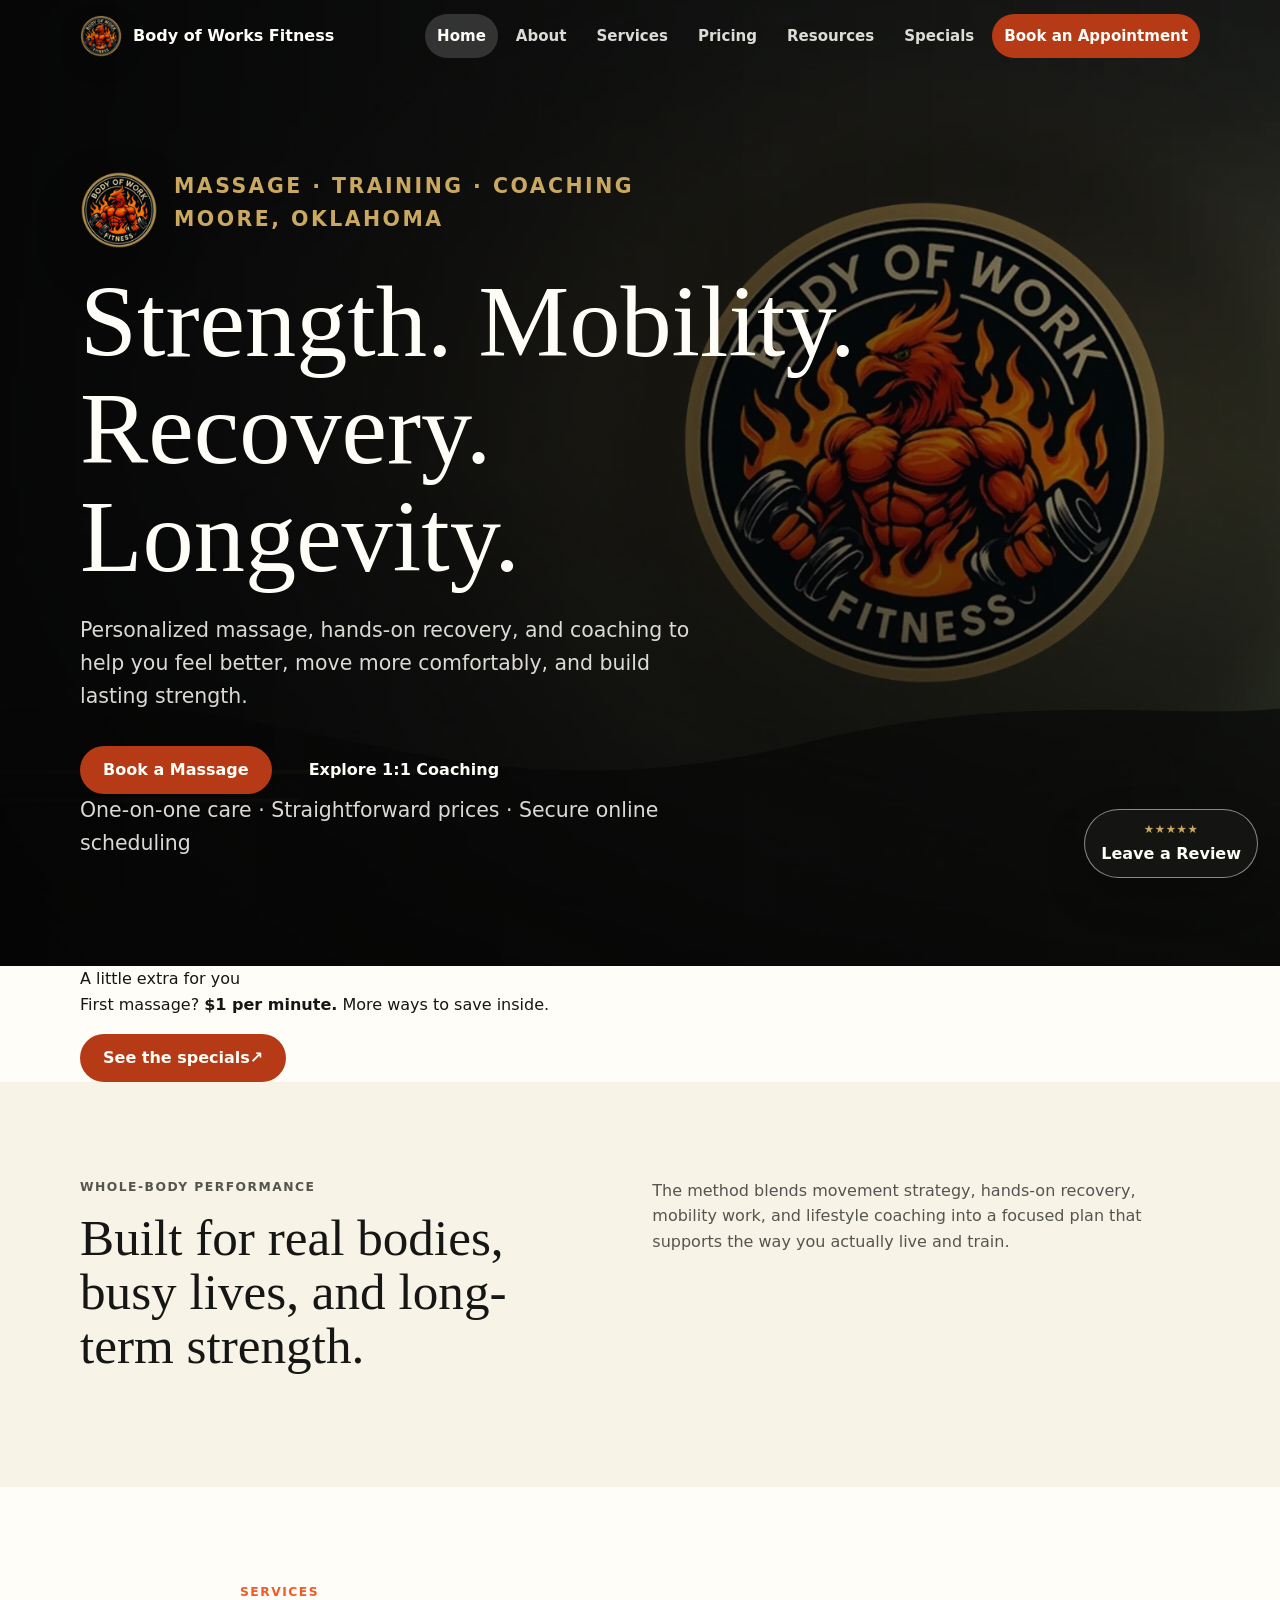
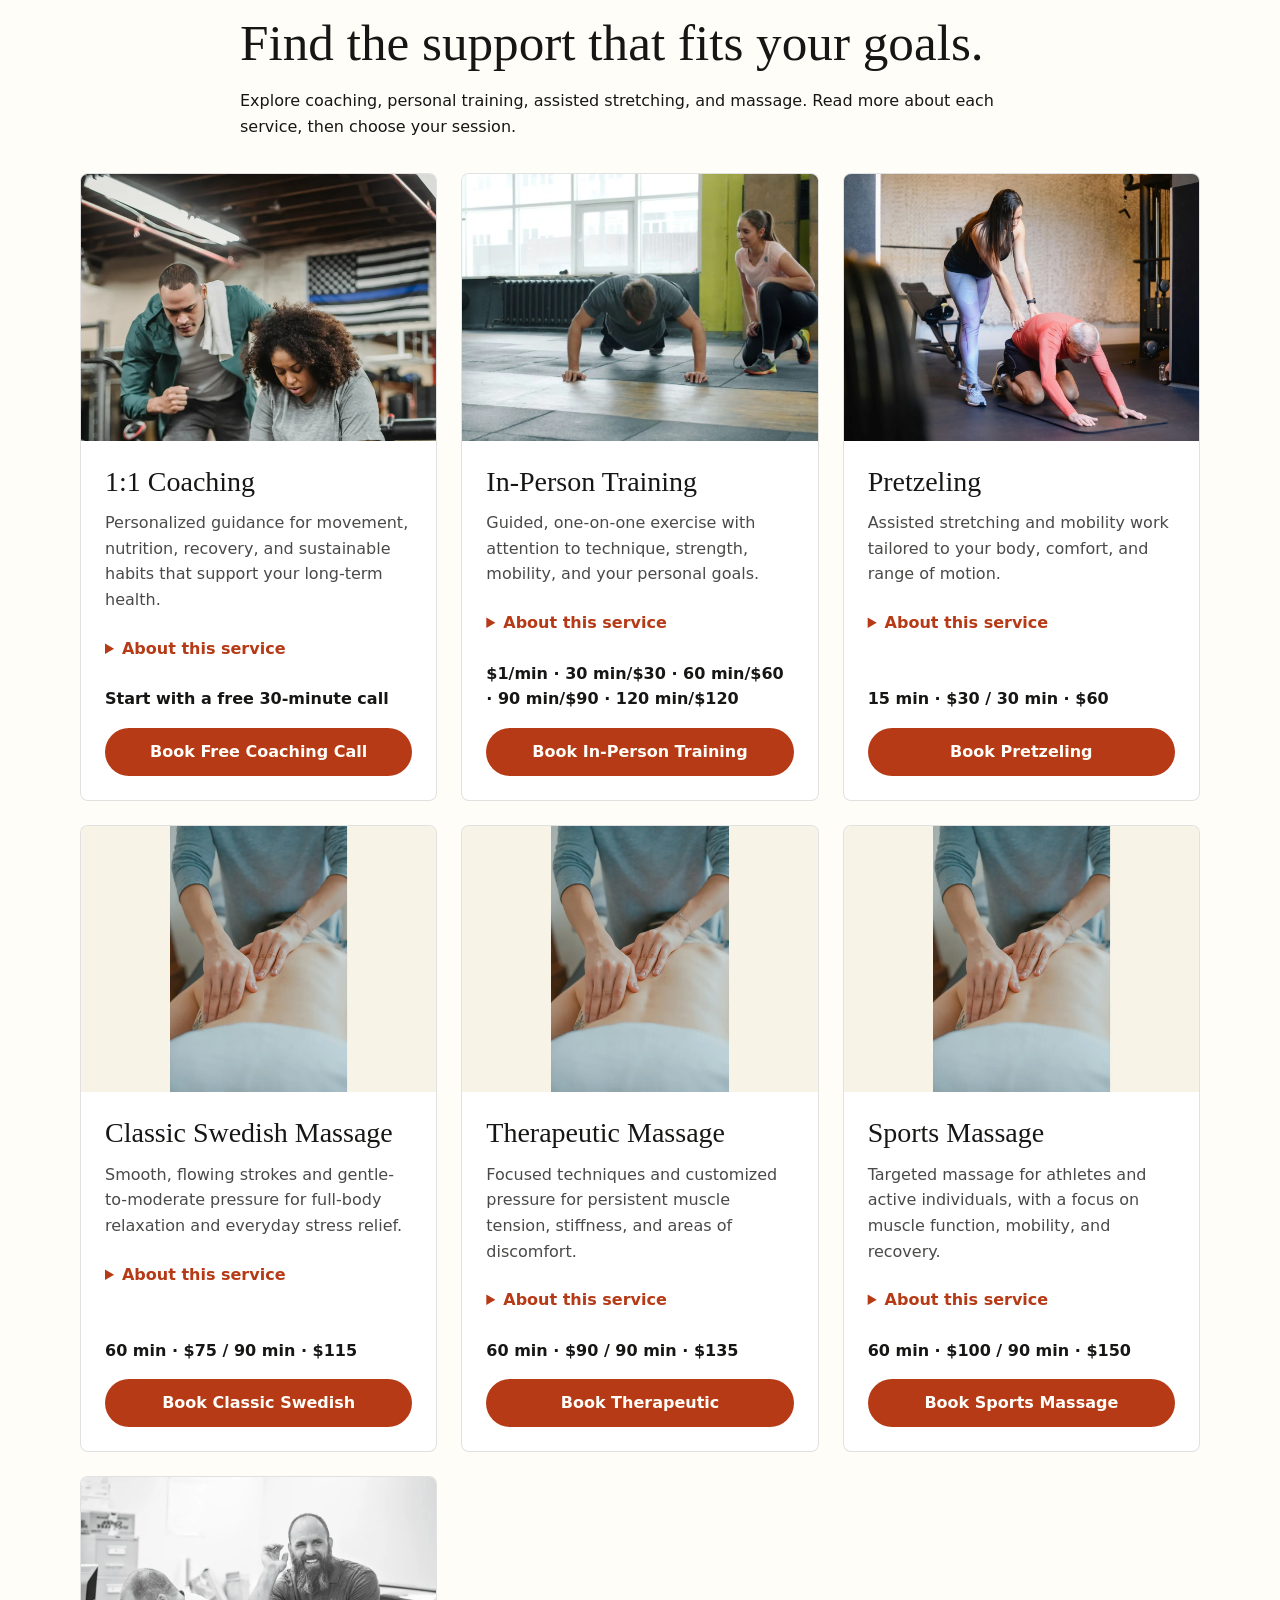
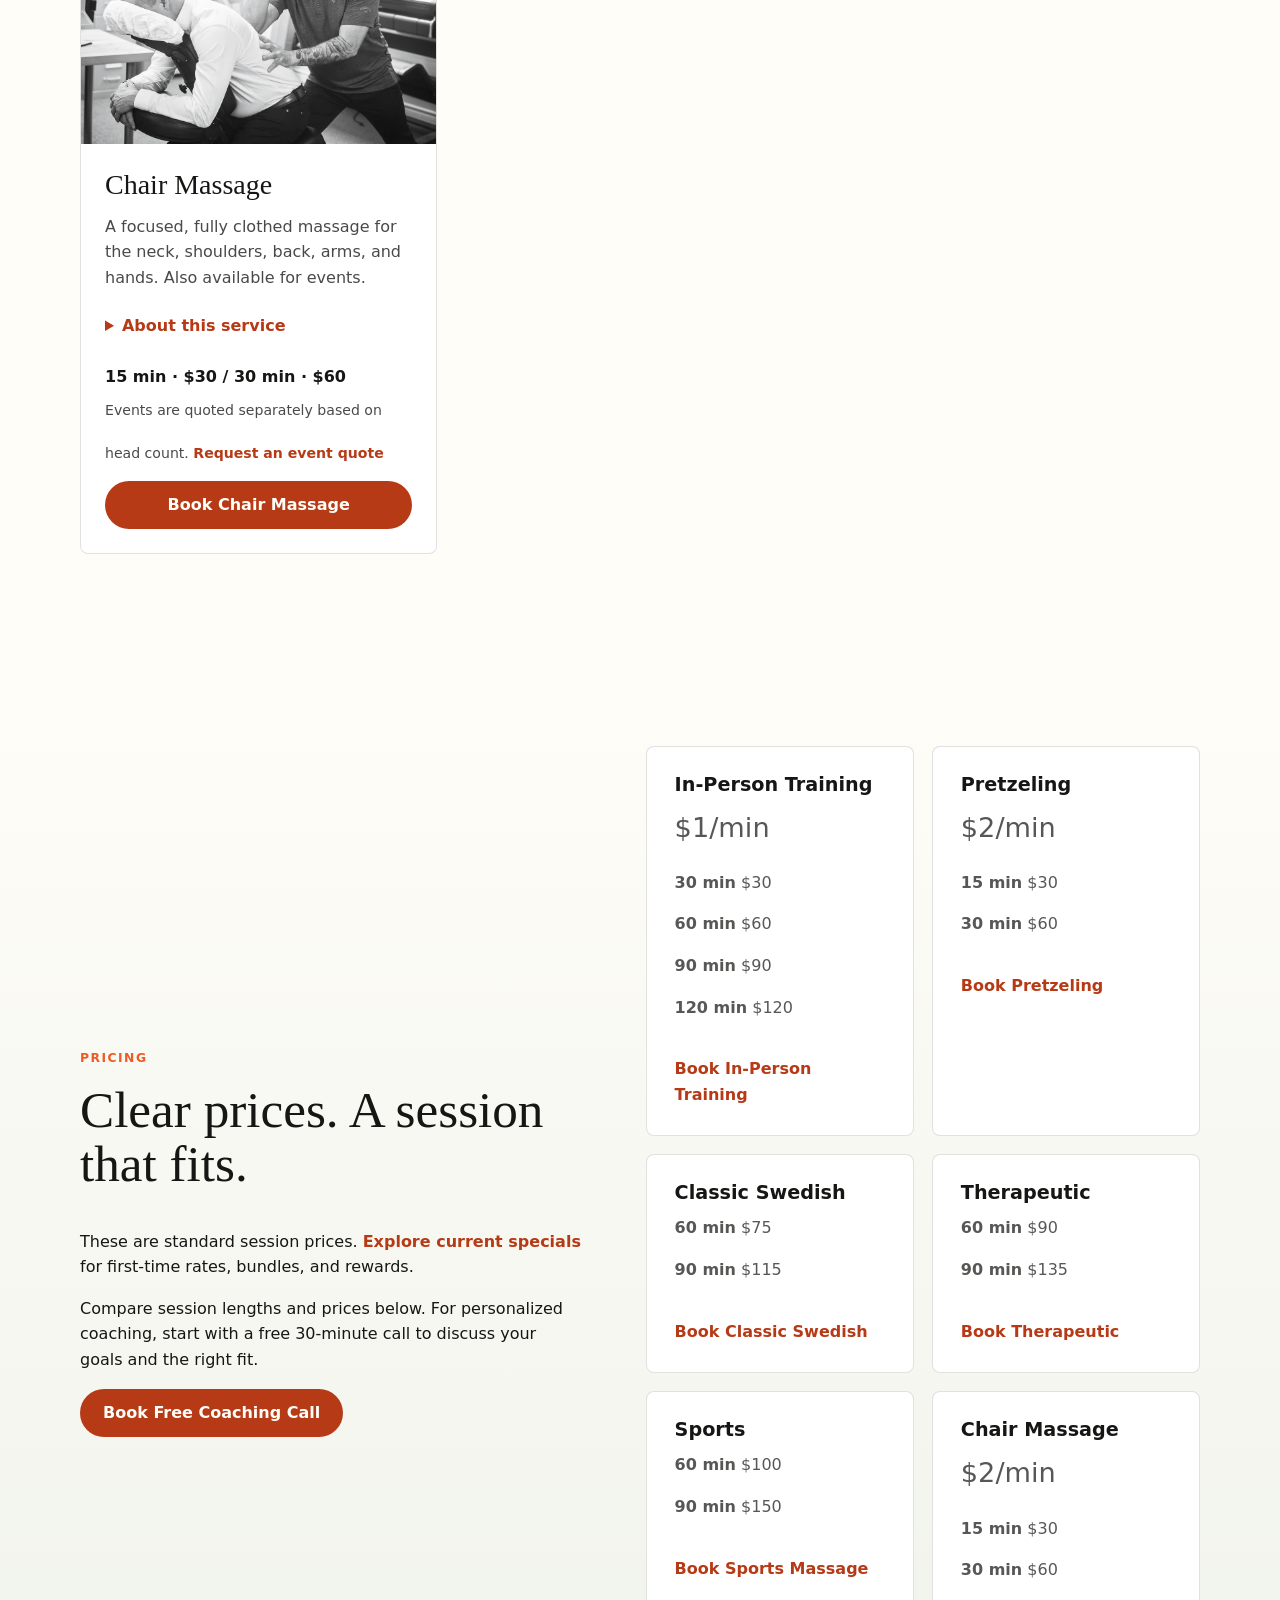
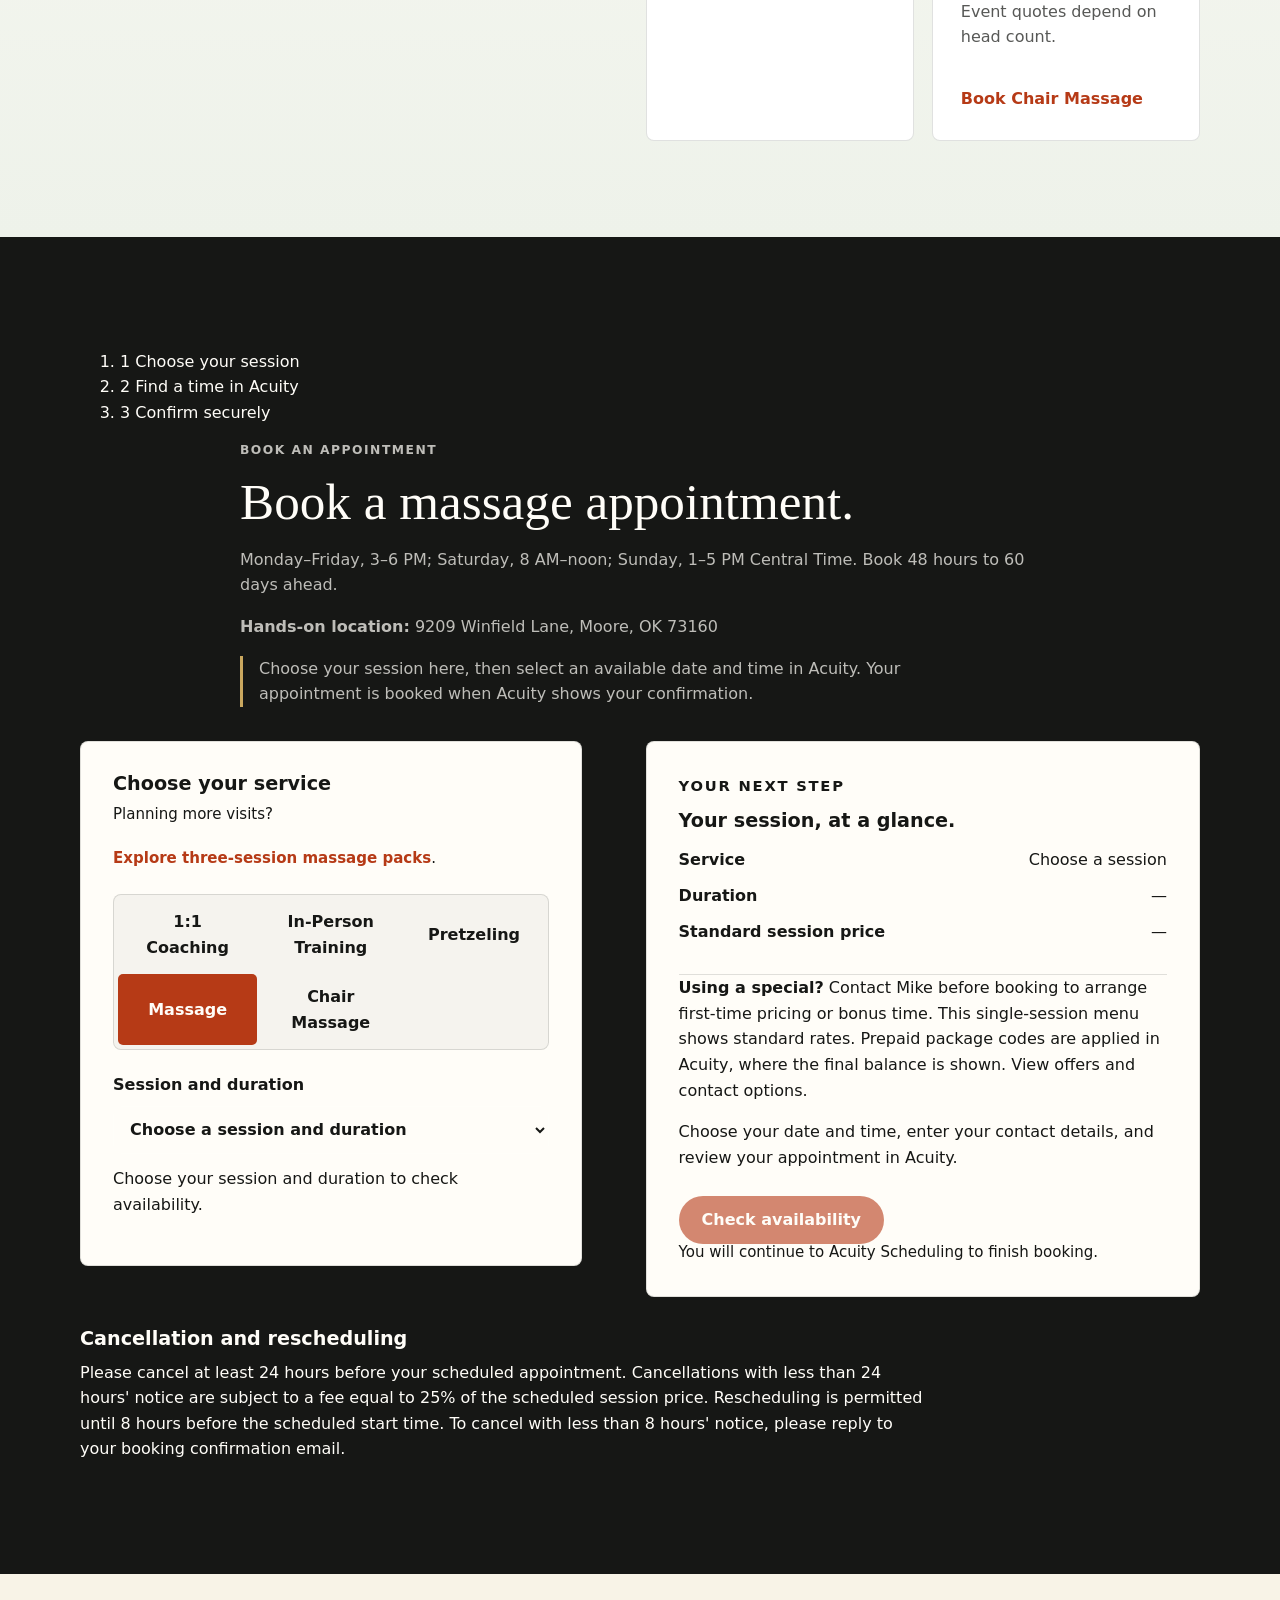
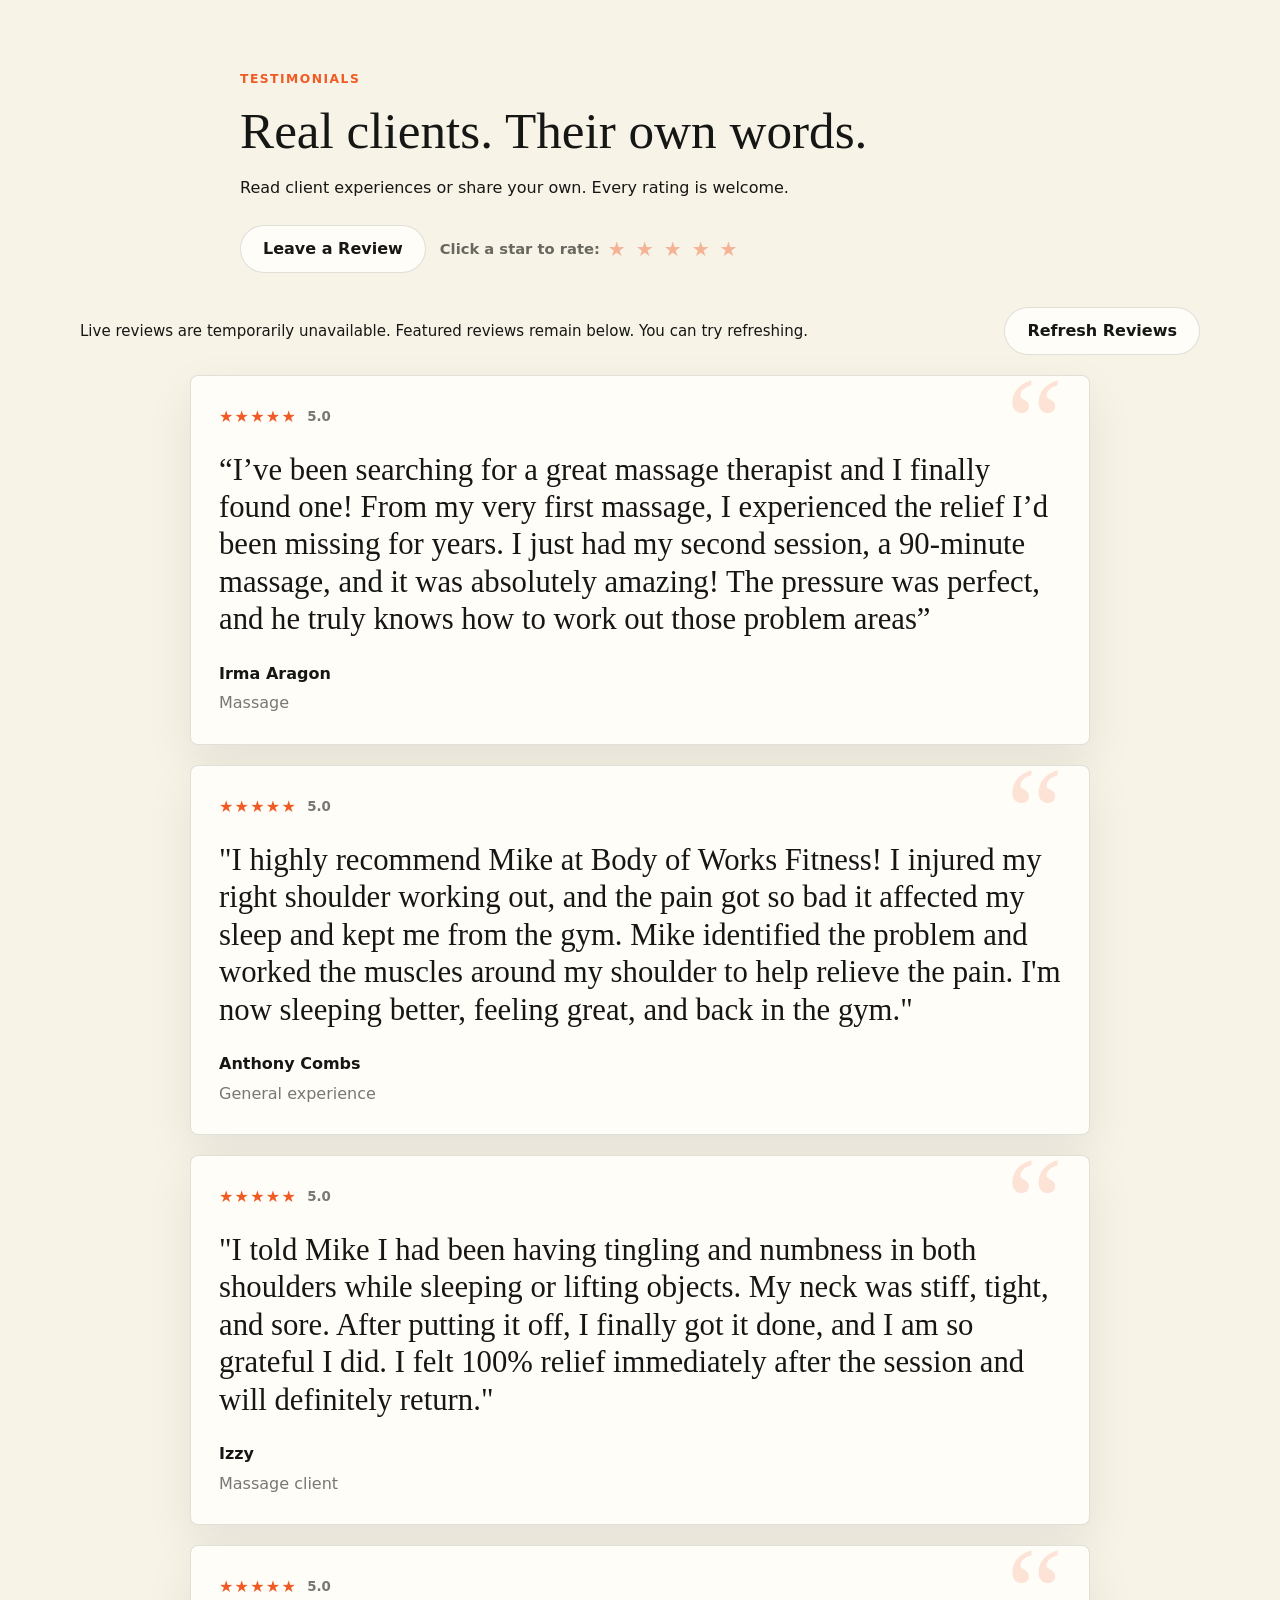
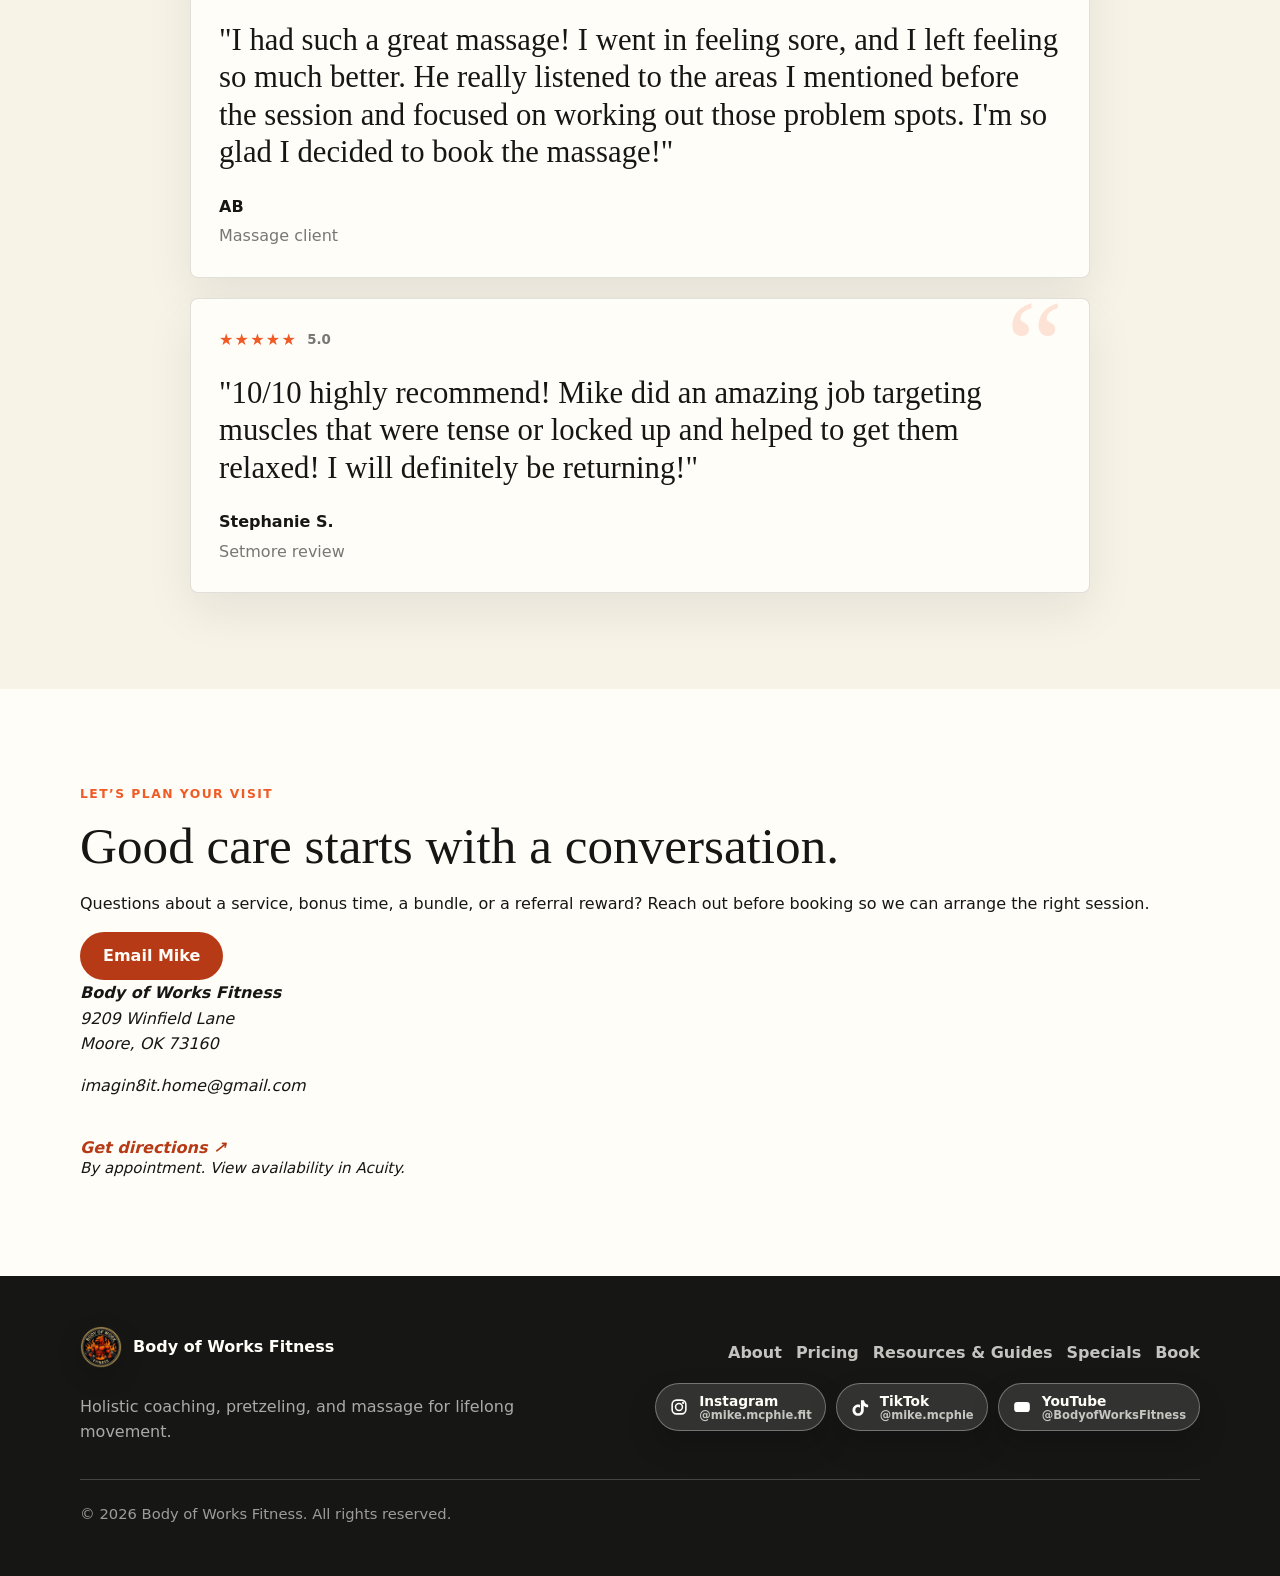
==== commit bb9ecf07: "Publish approved Refresh 4 pages and Specials" ====
--- a/index.html
+++ b/index.html
@@ -11,7 +11,7 @@
     <link rel="canonical" href="https://bodyofworksfitness.com/" />
     <link rel="preload" href="assets/images/brand-hero.webp" as="image" />
     <link rel="icon" href="assets/images/body-of-work-logo-small.png" type="image/png" />
-    <link rel="stylesheet" href="css/styles.css?v=20261027-review-wall" />
+    <link rel="stylesheet" href="css/styles.css?v=20261028-refresh-4" />
   </head>
   <body class="home">
     <a class="skip-link" href="#main-content">Skip to content</a>
@@ -20,16 +20,17 @@
         <img class="brand-logo" src="assets/images/body-of-work-logo-small.png" alt="" />
         <span>Body of Works Fitness</span>
       </a>
-      <button class="nav-toggle" type="button" aria-label="Open navigation" aria-expanded="false" data-nav-toggle>
+      <button class="nav-toggle" type="button" aria-label="Open navigation" aria-expanded="false" aria-controls="primary-navigation" data-nav-toggle>
         <span></span>
         <span></span>
       </button>
-      <nav class="site-nav" data-nav>
+      <nav class="site-nav" id="primary-navigation" aria-label="Main navigation" data-nav>
         <a href="index.html" aria-current="page">Home</a>
         <a href="about.html">About</a>
         <a href="#services">Services</a>
         <a href="#pricing">Pricing</a>
         <a href="resources.html">Resources</a>
+        <a class="specials-nav-link" href="promotions.html" data-promo-open>Specials</a>
         <a class="nav-cta" href="#book-call" data-book-service="Massage">Book an Appointment</a>
       </nav>
     </header>
@@ -38,45 +39,40 @@
       <section class="hero brand-hero">
         <div class="hero-media" aria-hidden="true"></div>
         <video
-          class="hero-video-backdrop"
-          data-hero-video-backdrop
+          class="hero-video"
+          data-hero-video
           poster="assets/images/brand-hero.webp"
-          autoplay
+          preload="none"
           muted
           loop
           playsinline
           aria-hidden="true"
         >
-          <source src="assets/videos/workout-background.mp4?v=20261004-reviews" type="video/mp4" />
-        </video>
-        <video
-          class="hero-video"
-          data-hero-video
-          poster="assets/images/brand-hero.webp"
-          autoplay
-          muted
-          loop
-          playsinline
-          aria-hidden="true"
-        >
-          <source src="assets/videos/workout-background.mp4?v=20261004-reviews" type="video/mp4" />
+          <source data-src="assets/videos/workout-background.mp4?v=20261004-reviews" type="video/mp4" />
         </video>
         <div class="hero-overlay"></div>
         <div class="hero-content shell">
           <div class="hero-lockup">
             <img src="assets/images/body-of-work-logo-small.png" alt="Body of Works Fitness logo" />
-            <p class="eyebrow">All-natural holistic performance</p>
+            <p class="eyebrow">Massage · Training · Coaching<br />Moore, Oklahoma</p>
           </div>
           <h1>Strength. Mobility. Recovery. Longevity.</h1>
           <p>
-            Coaching, pretzeling, massage, and practical recovery systems for people who want to
-            move better, train smarter, and age with power.
+            Personalized massage, hands-on recovery, and coaching to help you feel better,
+            move more comfortably, and build lasting strength.
           </p>
           <div class="hero-actions">
-            <a class="button button-primary" href="#book-call" data-book-service="1:1 Coaching">Book Free Coaching Call</a>
-          </div>
-        </div>
-      </section>
+            <a class="button button-primary" href="#book-call" data-book-service="Massage">Book a Massage</a>
+            <a class="button hero-secondary" href="#book-call" data-book-service="1:1 Coaching">Explore 1:1 Coaching</a>
+          </div>
+          <p class="hero-detail">One-on-one care · Straightforward prices · Secure online scheduling</p>
+        </div>
+        <button class="hero-motion-toggle" type="button" data-hero-motion hidden>Pause background video</button>
+      </section>
+
+      <aside class="specials-band" aria-label="Current specials">
+        <div class="shell specials-band-inner"><div><span class="specials-pill">A little extra for you</span><p>First massage? <strong>$1 per minute.</strong> More ways to save inside.</p></div><a class="button button-primary" href="promotions.html" data-promo-open>See the specials <span aria-hidden="true">↗</span></a></div>
+      </aside>
 
       <section class="section intro-band">
         <div class="shell intro-grid">
@@ -198,6 +194,7 @@
           <div>
             <p class="eyebrow">Pricing</p>
             <h2>Clear prices. A session that fits.</h2>
+            <p>These are standard session prices. <a class="text-link" href="promotions.html">Explore current specials</a> for first-time rates, bundles, and rewards.</p>
             <p>Compare session lengths and prices below. For personalized coaching, start with a free 30-minute call to discuss your goals and the right fit.</p>
             <a class="button button-primary" href="#book-call" data-book-service="1:1 Coaching">Book Free Coaching Call</a>
           </div>
@@ -241,6 +238,7 @@
       </section>
 
       <section class="section booking-section" id="book-call">
+        <ol class="shell booking-steps" aria-label="How online booking works"><li><span>1</span> Choose your session</li><li><span>2</span> Find a time in Acuity</li><li><span>3</span> Confirm securely</li></ol>
         <div class="shell section-heading">
           <p class="eyebrow">Book an appointment</p>
           <h2 data-booking-title>Book a massage appointment.</h2>
@@ -251,6 +249,7 @@
         <div class="shell booking-grid">
           <div class="booking-choices">
             <h3>Choose your service</h3>
+            <p class="form-note">Planning more visits? <a class="text-link" href="promotions.html#massage-bundles">Explore three-session massage packs</a>.</p>
             <input type="hidden" value="Massage" data-service-select />
             <div class="booking-service-picker" aria-label="Choose a service">
               <button type="button" data-service-choice="1:1 Coaching" aria-pressed="false">1:1 Coaching</button>
@@ -274,15 +273,17 @@
           </div>
           <div class="booking-handoff">
             <section class="request-summary" aria-label="Your selected session" aria-live="polite">
-              <h3>Your session</h3>
+              <p class="eyebrow">Your next step</p>
+              <h3>Your session, at a glance.</h3>
               <dl>
                 <div><dt>Service</dt><dd data-request-service>Choose a session</dd></div>
                 <div><dt>Duration</dt><dd data-request-duration>—</dd></div>
-                <div><dt>Session price</dt><dd data-request-price>—</dd></div>
+                <div><dt>Standard session price</dt><dd data-request-price>—</dd></div>
                 <div data-payment-summary hidden><dt>Due at booking</dt><dd>$0</dd></div>
-                <div data-payment-summary hidden><dt>Due at service</dt><dd data-payment-balance>—</dd></div>
+                <div data-payment-summary hidden><dt>Standard balance at service</dt><dd data-payment-balance>—</dd></div>
               </dl>
             </section>
+            <p class="booking-offer-note"><strong>Using a special?</strong> Contact Mike before booking to arrange first-time pricing or bonus time. This single-session menu shows standard rates. Prepaid package codes are applied in Acuity, where the final balance is shown. <a href="promotions.html">View offers and contact options</a>.</p>
             <p>Choose your date and time, enter your contact details, and review your appointment in Acuity.</p>
             <a class="button button-primary" data-scheduler-link aria-disabled="true" tabindex="-1">Check availability</a>
             <p class="form-note">You will continue to Acuity Scheduling to finish booking.</p>
@@ -323,7 +324,8 @@
       <section class="section testimonials-section" id="testimonials">
         <div class="shell section-heading">
           <p class="eyebrow">Testimonials</p>
-          <h2>Clients come for relief. They stay for the way their body starts working again.</h2>
+          <h2>Real clients. Their own words.</h2>
+          <p>Read client experiences or share your own. Every rating is welcome.</p>
           <div class="review-section-action">
             <button class="button button-secondary" type="button" data-review-open>Leave a Review</button>
             <div class="review-star-hint" aria-label="Click a star to leave a review">
@@ -415,37 +417,12 @@
               <span>Setmore review</span>
             </div>
           </article>
-          <article class="testimonial-card">
-            <div class="testimonial-rating" aria-label="5 out of 5 stars">
-              <span>★★★★★</span>
-              <small>5.0</small>
-            </div>
-            <p>
-              "I added muscle, moved better, and finally felt athletic again. The coaching gave me
-              structure without making my whole life revolve around the gym."
-            </p>
-            <div>
-              <strong>Marcus H.</strong>
-              <span>1:1 coaching client</span>
-            </div>
-          </article>
-          <article class="testimonial-card">
-            <div class="testimonial-rating" aria-label="5 out of 5 stars">
-              <span>★★★★★</span>
-              <small>5.0</small>
-            </div>
-            <p>
-              "The sports massage before my event helped me feel loose without feeling drained.
-              Post-event recovery was faster than usual."
-            </p>
-            <div>
-              <strong>Alex P.</strong>
-              <span>Cyclist</span>
-            </div>
-          </article>
-        </div>
-      </section>
-
+        </div>
+      </section>
+
+      <section class="section contact-section" id="contact">
+        <div class="shell contact-grid"><div><p class="eyebrow">Let’s plan your visit</p><h2>Good care starts with a conversation.</h2><p>Questions about a service, bonus time, a bundle, or a referral reward? Reach out before booking so we can arrange the right session.</p><a class="button button-primary" href="mailto:imagin8it.home@gmail.com">Email Mike</a></div><address><strong>Body of Works Fitness</strong><p>9209 Winfield Lane<br />Moore, OK 73160</p><p><a href="mailto:imagin8it.home@gmail.com">imagin8it.home@gmail.com</a></p><a class="text-link" href="https://www.google.com/maps/search/?api=1&amp;query=9209+Winfield+Lane+Moore+OK+73160" target="_blank" rel="noopener noreferrer">Get directions ↗</a><p class="form-note">By appointment. View availability in Acuity.</p></address></div>
+      </section>
     </main>
 
     <button class="floating-review-button" type="button" data-review-open aria-label="Leave a review">
@@ -484,10 +461,11 @@
         </label>
         <label>
           Review
-          <textarea name="review" rows="4" maxlength="2000" placeholder="Tell others about your experience" required></textarea>
+          <textarea name="review" rows="4" maxlength="1800" placeholder="Tell others about your experience" aria-describedby="review-offer-note" required></textarea>
         </label>
         <label class="review-honeypot" aria-hidden="true">Leave this empty<input name="website" tabindex="-1" autocomplete="off" /></label>
-        <p class="form-note" id="review-public-note">Your name, rating, service, and review will be public. Please leave out private health details or contact information. Reviews publish automatically; no email verification is required.</p>
+        <p class="form-note" id="review-public-note">Your name, rating, service, and review will be public. Please leave out private health details or contact information. Reviews publish automatically; no email verification is required. Mike may receive an informational notice after publication.</p>
+        <p class="review-offer-note" id="review-offer-note">Honest reviews of every rating are eligible for 30 additional minutes of table massage. We add a business disclosure of this offer to your public review. One promotion per session. Arrange bonus appointment time with Mike before booking.</p>
         <label class="review-consent"><input name="consent" type="checkbox" required /> I agree to publish my review and public name on this website.</label>
         <button class="button button-primary" type="submit" data-review-submit disabled>Publish Review</button>
         <p class="form-note" role="status" aria-live="polite" aria-atomic="true" data-review-status>Online review submission is being connected. Please try again later.</p>
@@ -509,6 +487,7 @@
             <a href="about.html">About</a>
             <a href="#pricing">Pricing</a>
             <a href="resources.html">Resources &amp; Guides</a>
+            <a href="promotions.html">Specials</a>
             <a href="#book-call">Book</a>
           </div>
           <div class="social-links" aria-label="Social links">
@@ -531,9 +510,12 @@
         <span>&copy; 2026 Body of Works Fitness. All rights reserved.</span>
       </div>
     </footer>
-    <script src="js/booking-model.js?v=20261027-review-wall"></script>
-    <script src="js/main.js?v=20261027-review-wall"></script>
-    <script src="js/review-config.js?v=20261027-review-wall"></script>
-    <script src="js/reviews.js?v=20261027-review-wall"></script>
+    <script src="js/booking-model.js?v=20261028-refresh-4"></script>
+    <script src="js/main.js?v=20261028-refresh-4"></script>
+    <script src="js/review-config.js?v=20261028-refresh-4"></script>
+    <script src="js/review-incentive.js?v=20261028-refresh-4"></script>
+    <script src="js/reviews.js?v=20261028-refresh-4"></script>
+    <script src="js/promotions-data.js?v=20261028-refresh-4"></script>
+    <script src="js/promotions.js?v=20261028-refresh-4"></script>
   </body>
 </html>
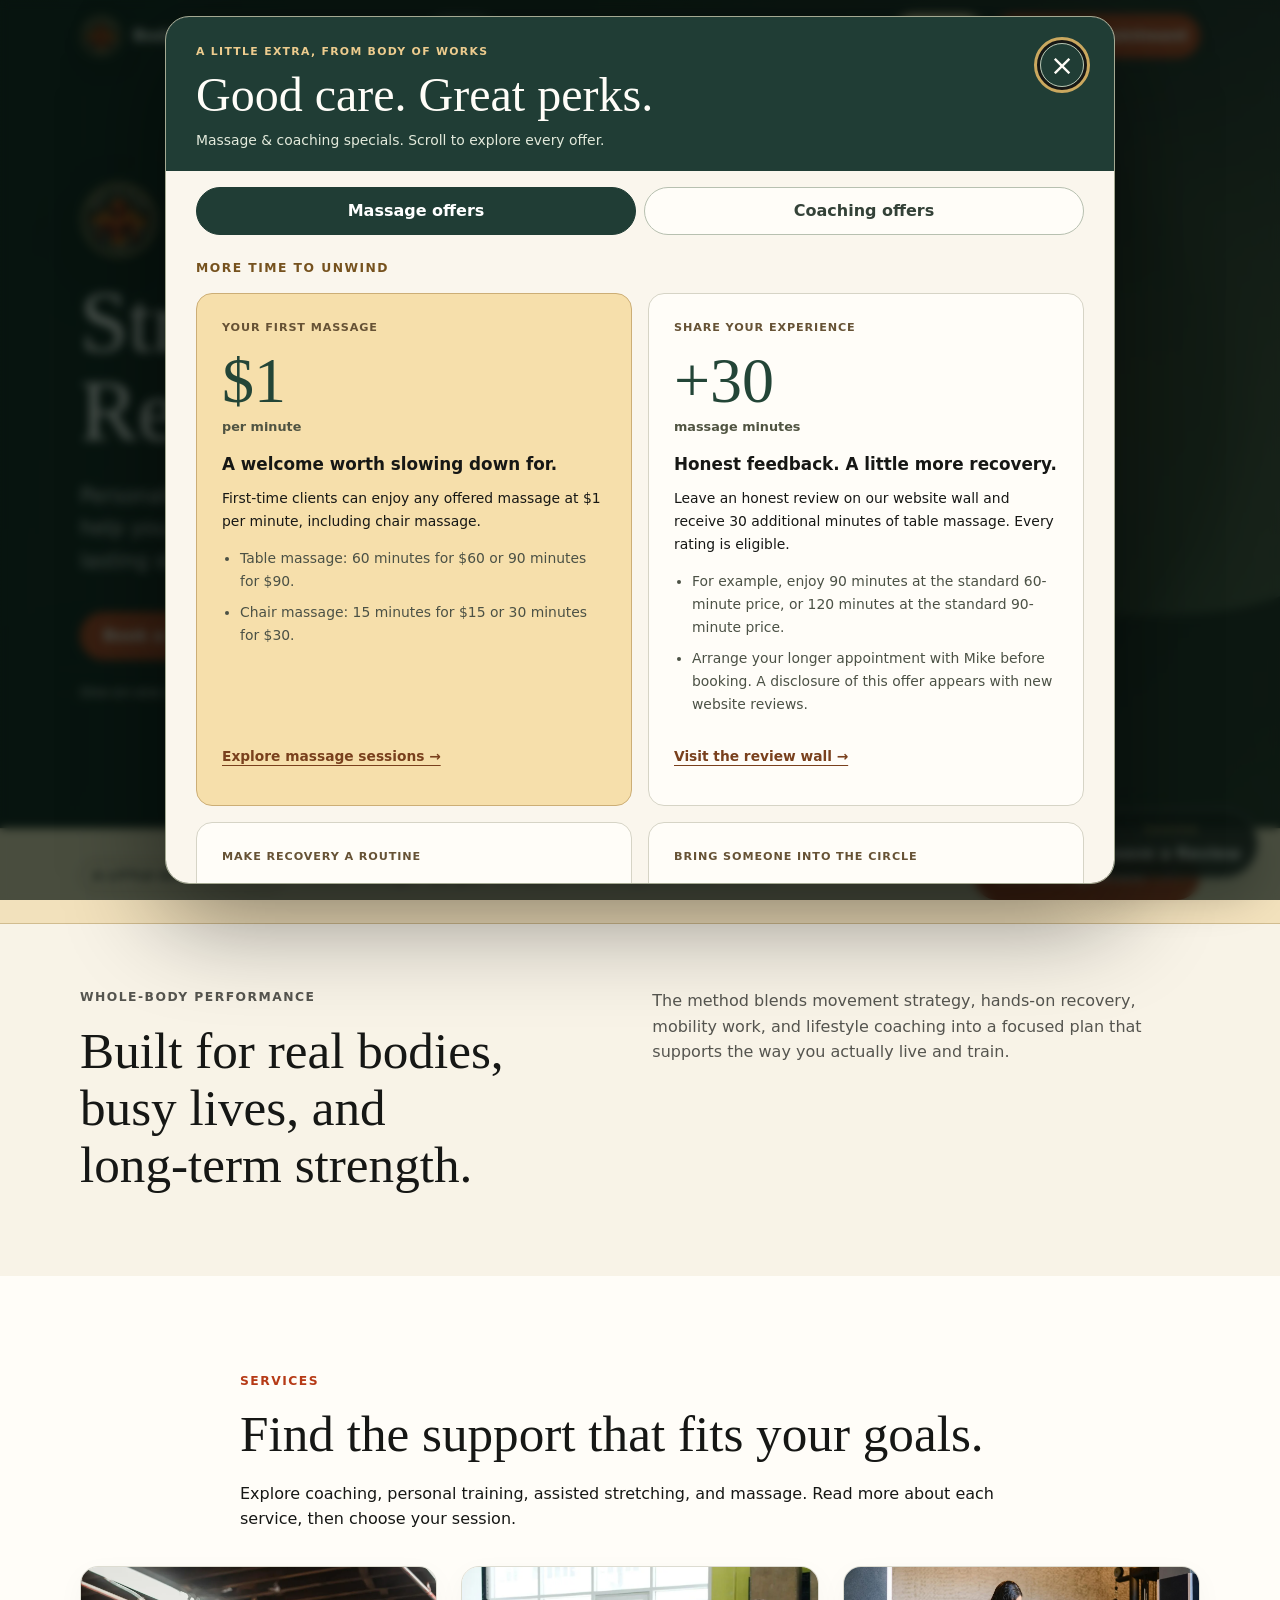
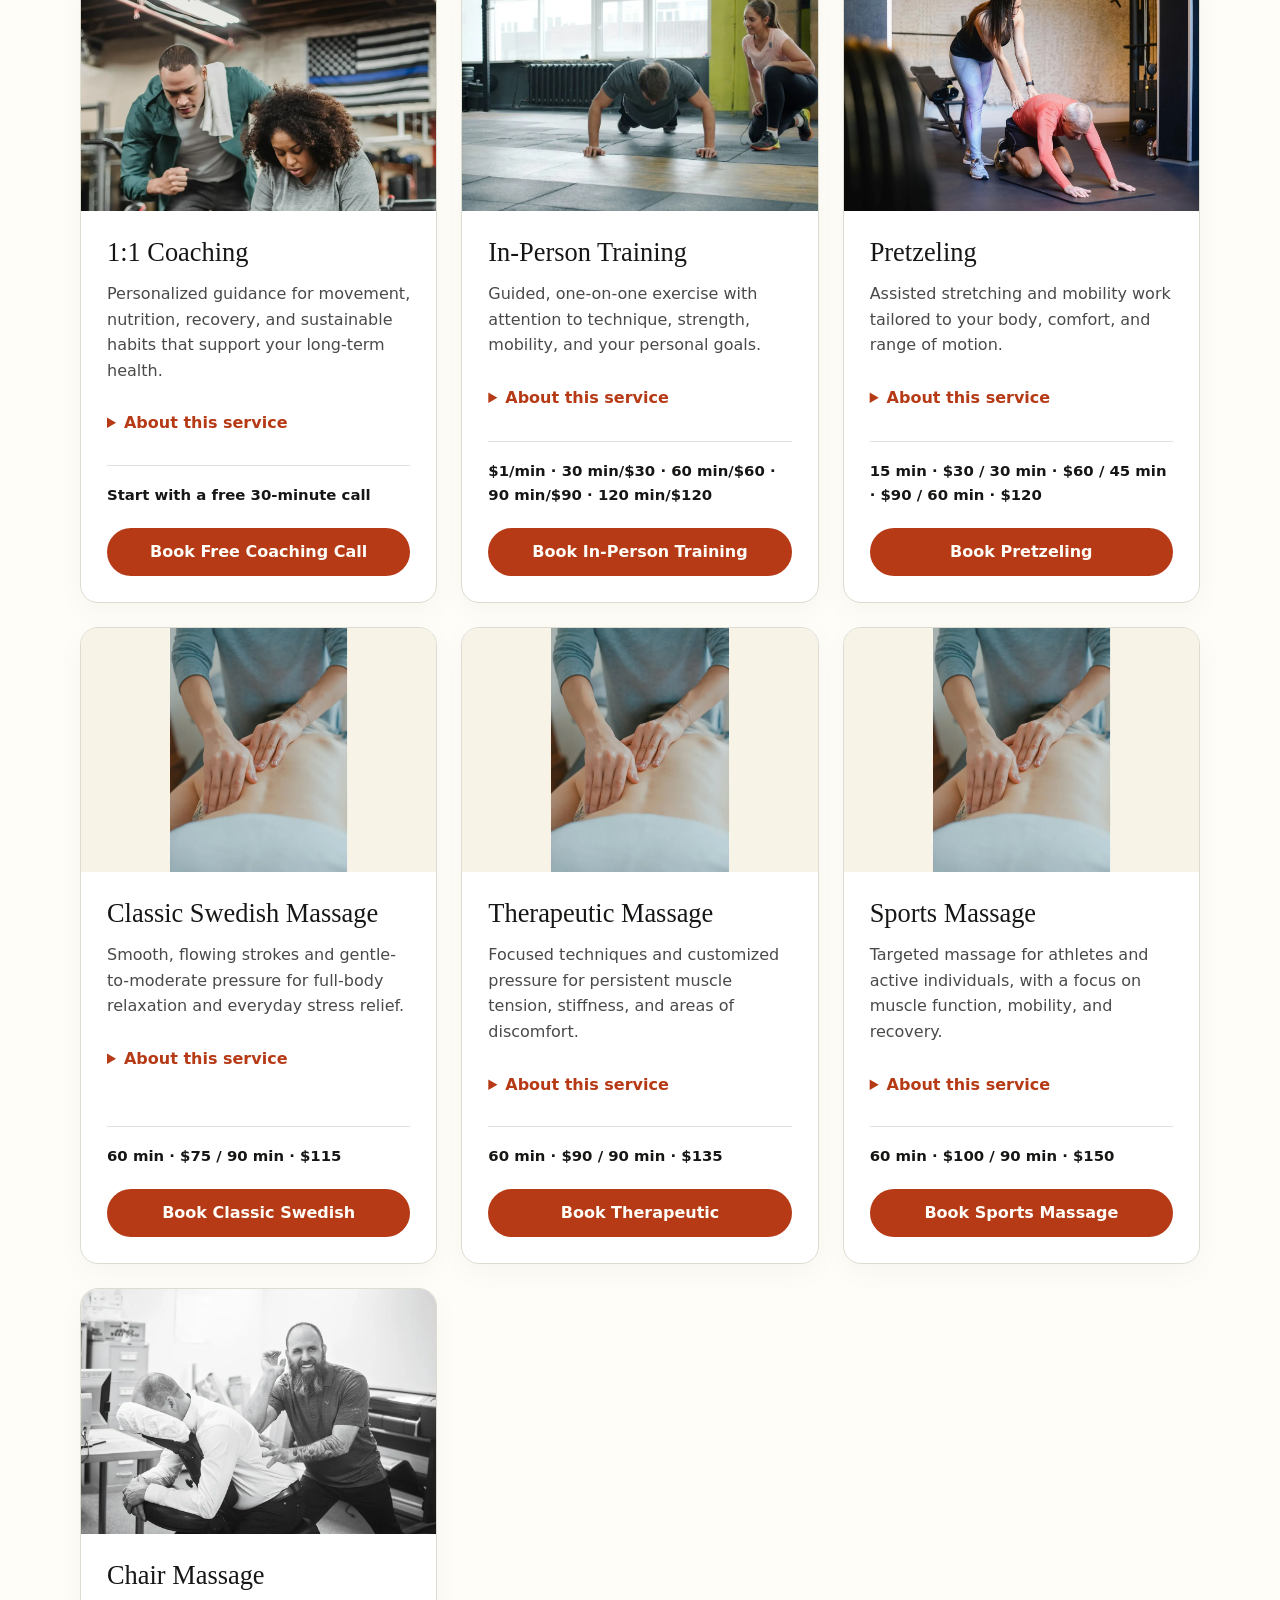
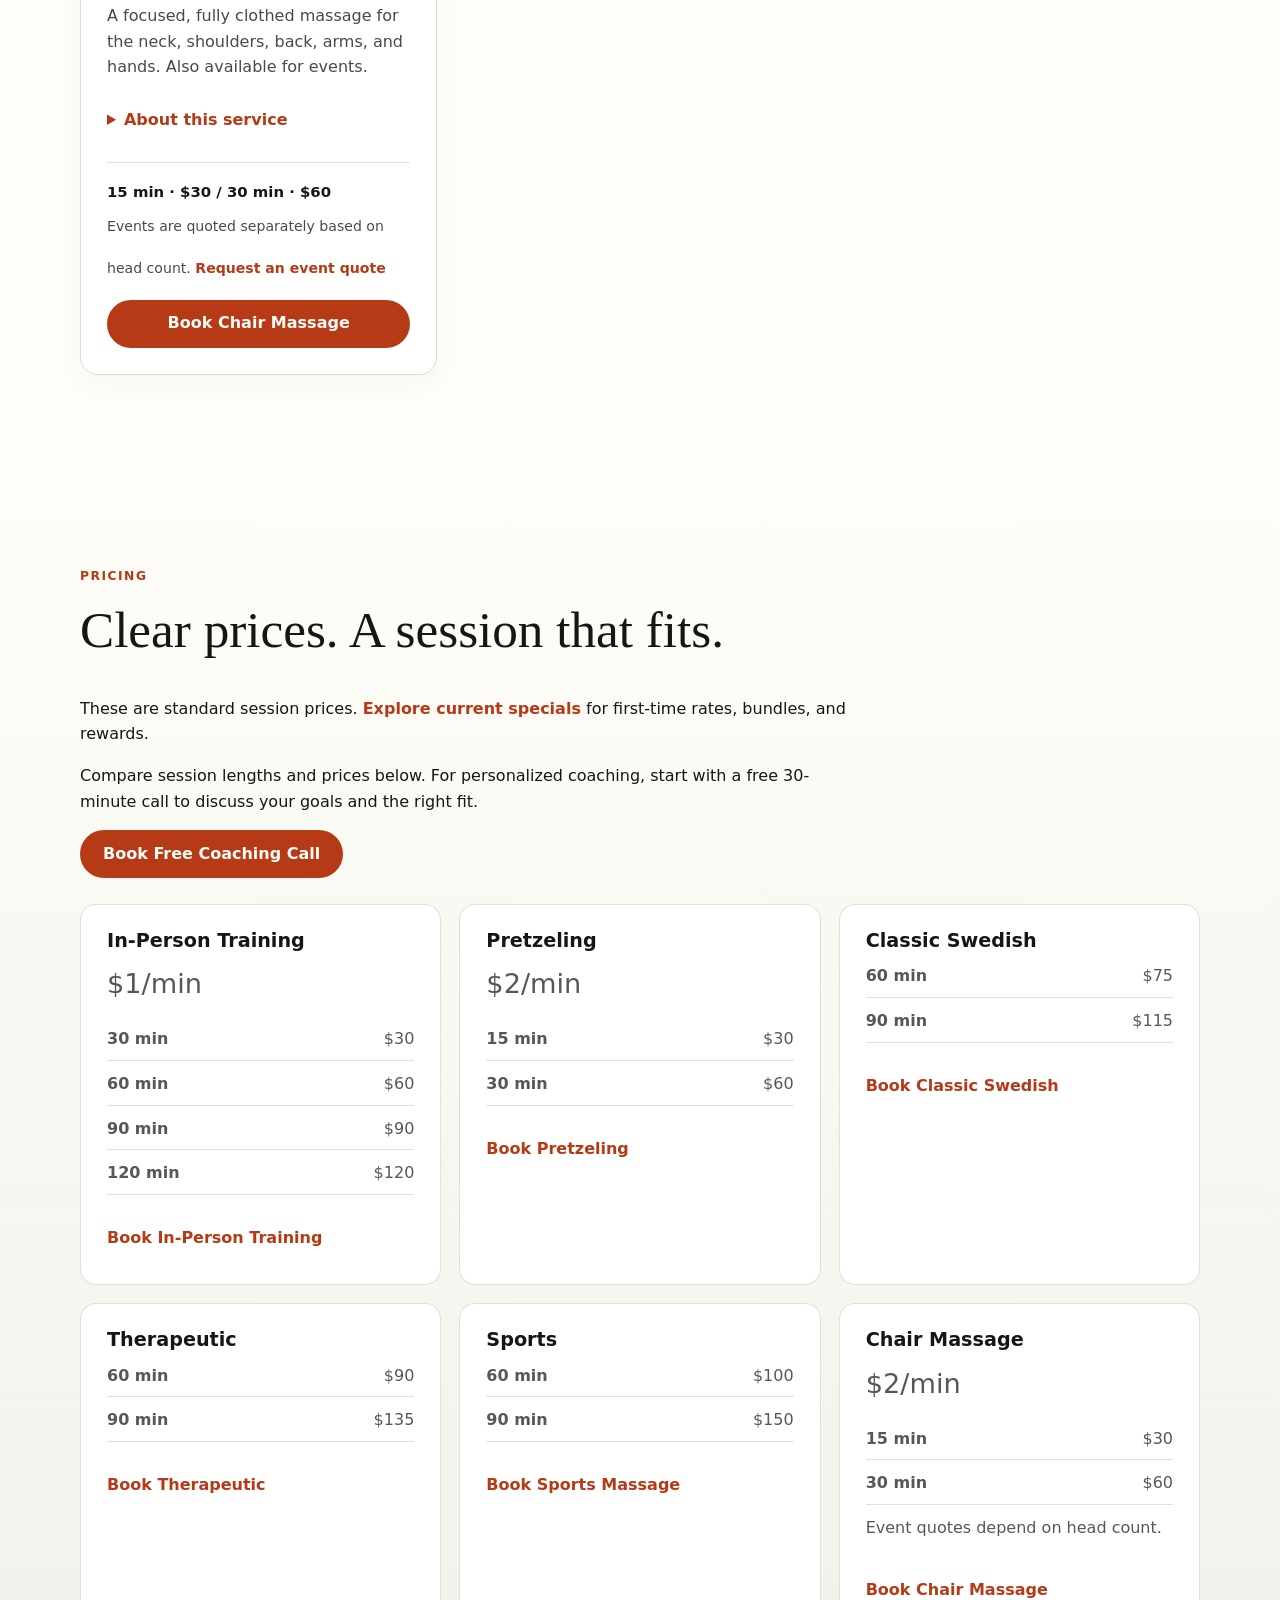
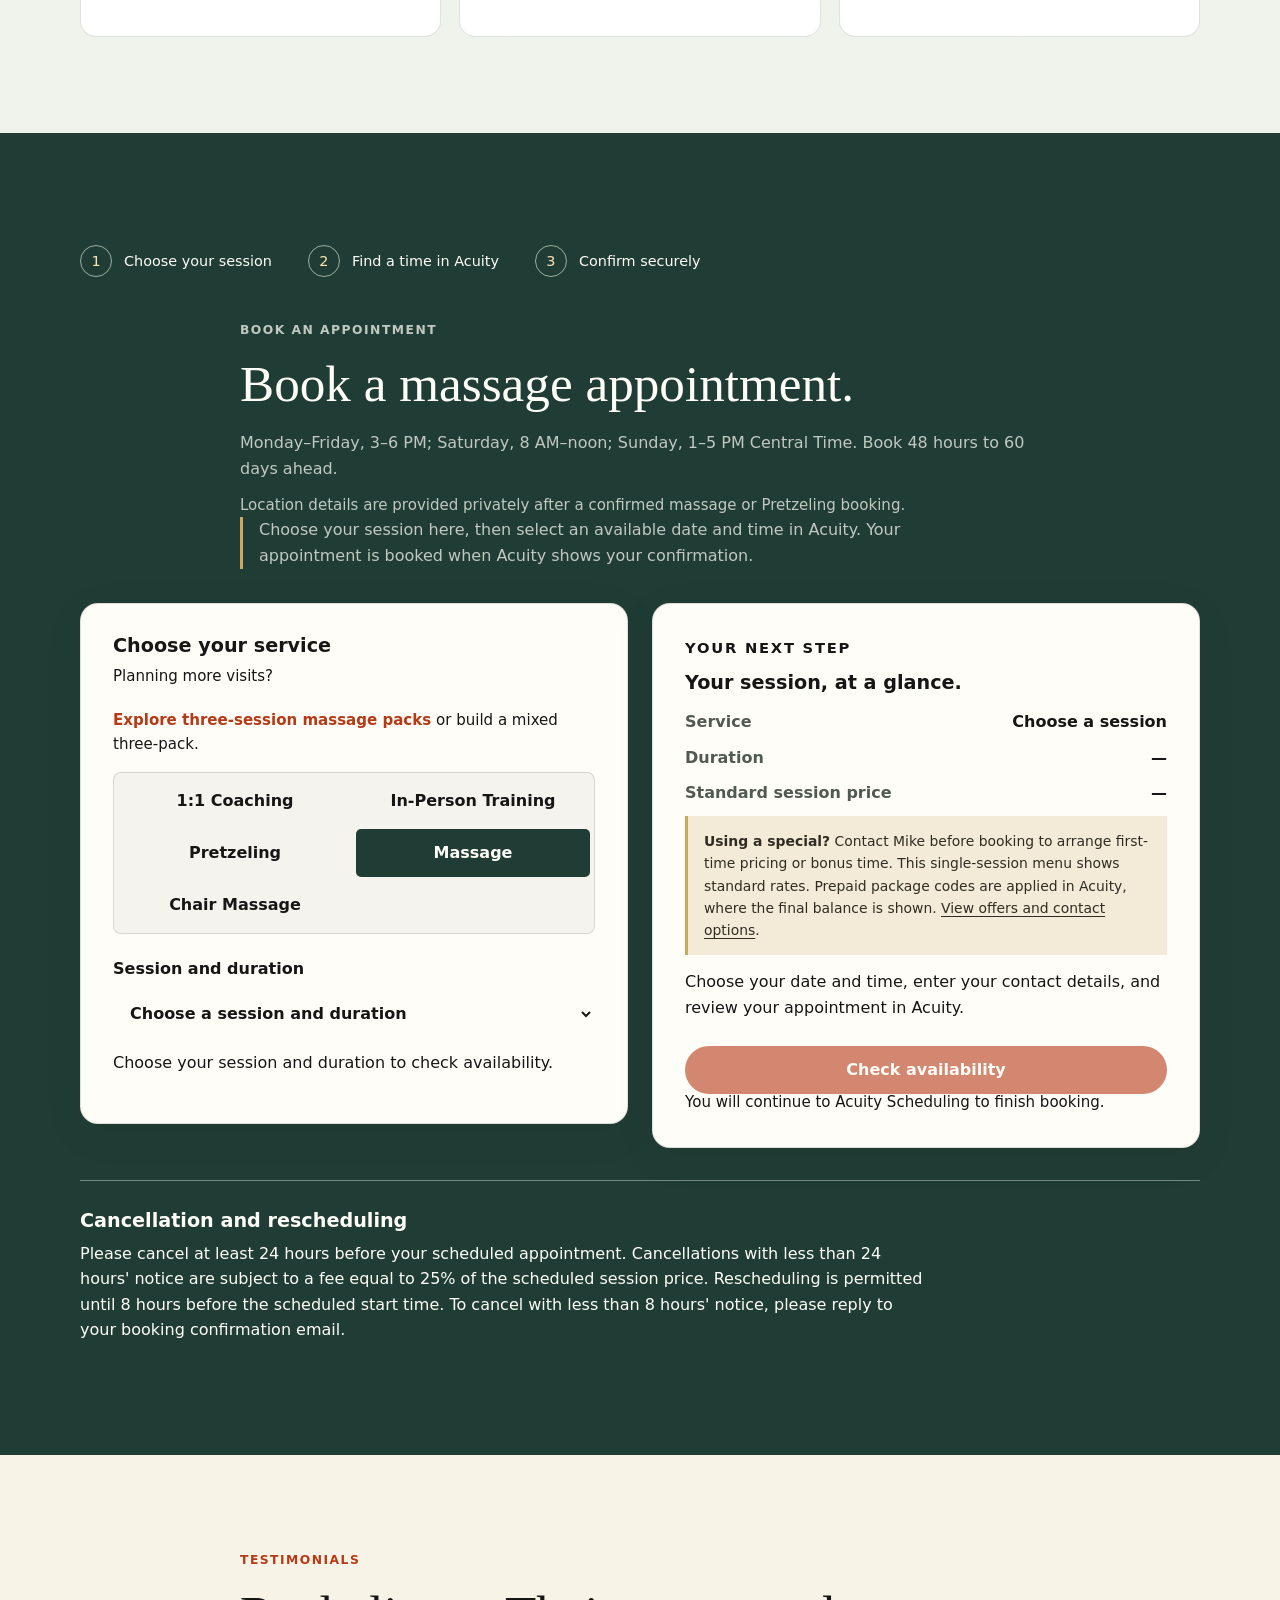
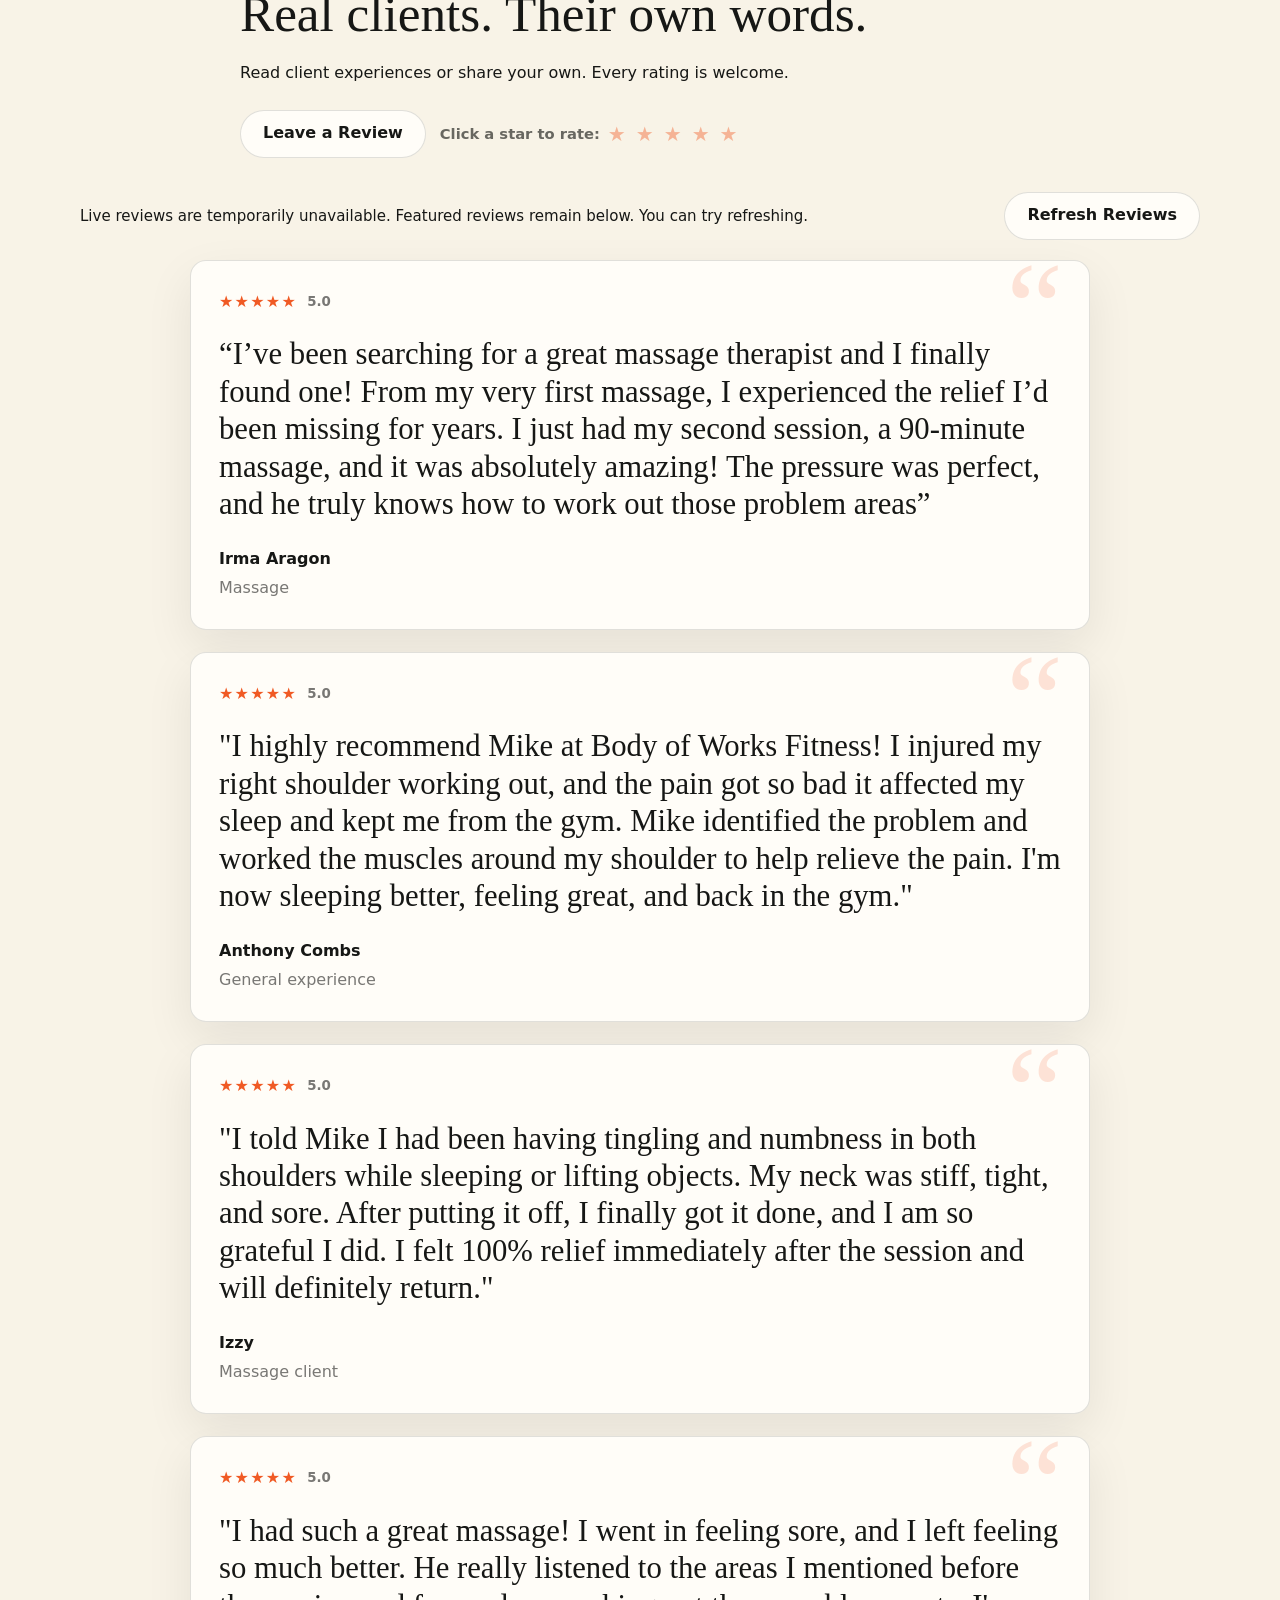
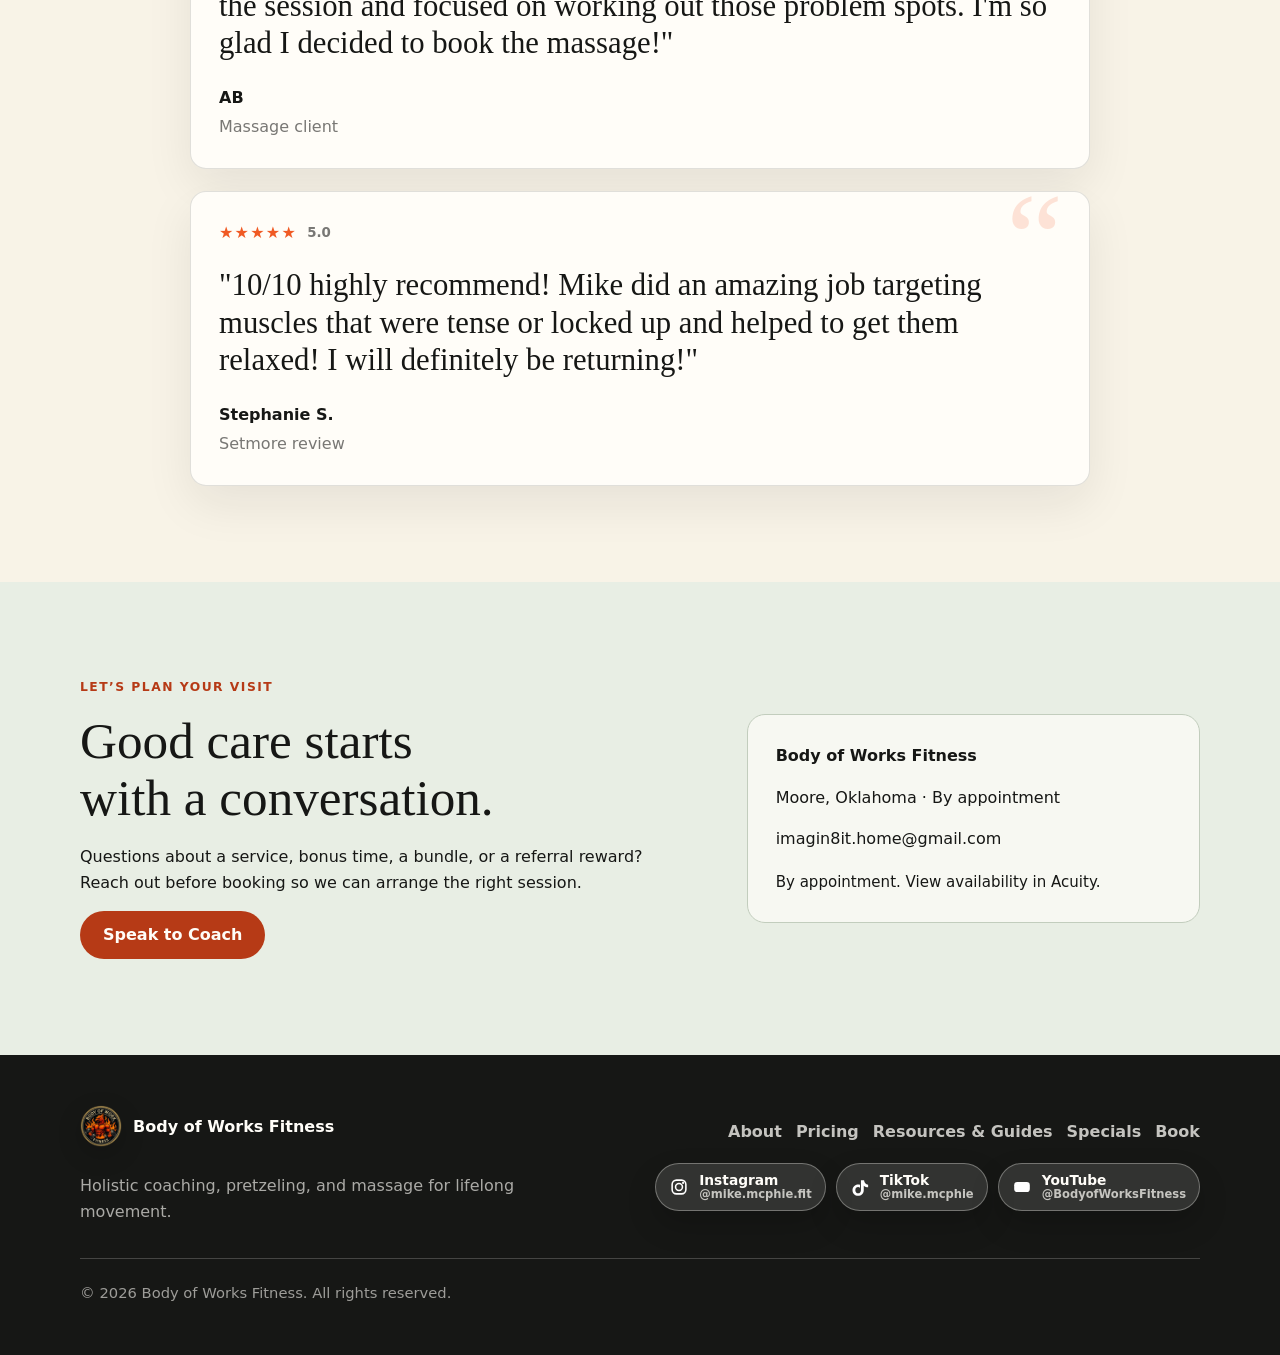
==== commit 1d77aa5e: "Remove public location and add mixed-pack and Pretzeling choices" ====
--- a/index.html
+++ b/index.html
@@ -11,7 +11,7 @@
     <link rel="canonical" href="https://bodyofworksfitness.com/" />
     <link rel="preload" href="assets/images/brand-hero.webp" as="image" />
     <link rel="icon" href="assets/images/body-of-work-logo-small.png" type="image/png" />
-    <link rel="stylesheet" href="css/styles.css?v=20261028-refresh-4" />
+    <link rel="stylesheet" href="css/styles.css?v=20261029-privacy" />
   </head>
   <body class="home">
     <a class="skip-link" href="#main-content">Skip to content</a>
@@ -129,7 +129,7 @@
                 <summary>About this service<span class="visually-hidden">: Pretzeling</span></summary>
                 <p>Receive hands-on assistance with stretching and mobility exercises, with the pace and range adjusted to your comfort. Sessions focus on areas that feel tight or restricted and support easier movement as part of your recovery routine.</p>
               </details>
-              <p class="service-session-line">15 min · $30 / 30 min · $60</p>
+              <p class="service-session-line">15 min · $30 / 30 min · $60 / 45 min · $90 / 60 min · $120</p>
               <a class="button button-primary" href="#book-call" data-book-service="Pretzeling">Book Pretzeling</a>
             </div>
           </article>
@@ -208,7 +208,7 @@
             <article class="price-card">
               <h3>Pretzeling</h3>
               <p class="price">$2/min</p>
-              <div data-catalog-prices="Pretzeling"><p><strong>15 min</strong> $30</p><p><strong>30 min</strong> $60</p></div>
+              <div data-catalog-prices="Pretzeling"><p><strong>15 min</strong> $30</p><p><strong>30 min</strong> $60</p><p><strong>45 min</strong> $90</p><p><strong>60 min</strong> $120</p></div>
               <a class="text-link" href="#book-call" data-book-service="Pretzeling">Book Pretzeling</a>
             </article>
             <article class="price-card">
@@ -243,13 +243,13 @@
           <p class="eyebrow">Book an appointment</p>
           <h2 data-booking-title>Book a massage appointment.</h2>
           <p data-booking-summary>Monday–Friday, 3–6 PM; Saturday, 8 AM–noon; Sunday, 1–5 PM Central Time. Book 48 hours to 60 days ahead.</p>
-          <p data-booking-location><strong>Hands-on location:</strong> <span data-location-address>9209 Winfield Lane, Moore, OK 73160</span></p>
+          <p data-booking-location class="form-note">Location details are provided privately after a confirmed massage or Pretzeling booking.</p>
           <p class="booking-notice">Choose your session here, then select an available date and time in Acuity. Your appointment is booked when Acuity shows your confirmation.</p>
         </div>
         <div class="shell booking-grid">
           <div class="booking-choices">
             <h3>Choose your service</h3>
-            <p class="form-note">Planning more visits? <a class="text-link" href="promotions.html#massage-bundles">Explore three-session massage packs</a>.</p>
+            <p class="form-note">Planning more visits? <a class="text-link" href="promotions.html#massage-bundles">Explore three-session massage packs</a> or <a href="promotions.html#mixed-bundle">build a mixed three-pack</a>.</p>
             <input type="hidden" value="Massage" data-service-select />
             <div class="booking-service-picker" aria-label="Choose a service">
               <button type="button" data-service-choice="1:1 Coaching" aria-pressed="false">1:1 Coaching</button>
@@ -304,6 +304,8 @@
               <li><a href="https://app.acuityscheduling.com/schedule.php?owner=40726953&amp;appointmentType=99859371">Free Coaching Call — 30 min (Free)</a></li>
               <li><a href="https://app.acuityscheduling.com/schedule.php?owner=40726953&amp;appointmentType=99859393">Pretzeling — 15 min ($30)</a></li>
               <li><a href="https://app.acuityscheduling.com/schedule.php?owner=40726953&amp;appointmentType=99859421">Pretzeling — 30 min ($60)</a></li>
+              <li><a href="https://app.acuityscheduling.com/schedule.php?owner=40726953&amp;appointmentType=99950537">Pretzeling — 45 min ($90)</a></li>
+              <li><a href="https://app.acuityscheduling.com/schedule.php?owner=40726953&amp;appointmentType=99950556">Pretzeling — 60 min ($120)</a></li>
               <li><a href="https://app.acuityscheduling.com/schedule.php?owner=40726953&amp;appointmentType=99859464">Classic Swedish — 60 min ($75)</a></li>
               <li><a href="https://app.acuityscheduling.com/schedule.php?owner=40726953&amp;appointmentType=99859480">Classic Swedish — 90 min ($115)</a></li>
               <li><a href="https://app.acuityscheduling.com/schedule.php?owner=40726953&amp;appointmentType=99859482">Therapeutic — 60 min ($90)</a></li>
@@ -421,7 +423,7 @@
       </section>
 
       <section class="section contact-section" id="contact">
-        <div class="shell contact-grid"><div><p class="eyebrow">Let’s plan your visit</p><h2>Good care starts with a conversation.</h2><p>Questions about a service, bonus time, a bundle, or a referral reward? Reach out before booking so we can arrange the right session.</p><a class="button button-primary" href="mailto:imagin8it.home@gmail.com">Email Mike</a></div><address><strong>Body of Works Fitness</strong><p>9209 Winfield Lane<br />Moore, OK 73160</p><p><a href="mailto:imagin8it.home@gmail.com">imagin8it.home@gmail.com</a></p><a class="text-link" href="https://www.google.com/maps/search/?api=1&amp;query=9209+Winfield+Lane+Moore+OK+73160" target="_blank" rel="noopener noreferrer">Get directions ↗</a><p class="form-note">By appointment. View availability in Acuity.</p></address></div>
+        <div class="shell contact-grid"><div><p class="eyebrow">Let’s plan your visit</p><h2>Good care starts with a conversation.</h2><p>Questions about a service, bonus time, a bundle, or a referral reward? Reach out before booking so we can arrange the right session.</p><a class="button button-primary" href="mailto:imagin8it.home@gmail.com">Speak to Coach</a></div><address><strong>Body of Works Fitness</strong><p>Moore, Oklahoma · By appointment</p><p><a href="mailto:imagin8it.home@gmail.com">imagin8it.home@gmail.com</a></p><p class="form-note">By appointment. View availability in Acuity.</p></address></div>
       </section>
     </main>
 
@@ -510,12 +512,12 @@
         <span>&copy; 2026 Body of Works Fitness. All rights reserved.</span>
       </div>
     </footer>
-    <script src="js/booking-model.js?v=20261028-refresh-4"></script>
-    <script src="js/main.js?v=20261028-refresh-4"></script>
-    <script src="js/review-config.js?v=20261028-refresh-4"></script>
-    <script src="js/review-incentive.js?v=20261028-refresh-4"></script>
-    <script src="js/reviews.js?v=20261028-refresh-4"></script>
-    <script src="js/promotions-data.js?v=20261028-refresh-4"></script>
-    <script src="js/promotions.js?v=20261028-refresh-4"></script>
+    <script src="js/booking-model.js?v=20261029-privacy"></script>
+    <script src="js/main.js?v=20261029-privacy"></script>
+    <script src="js/review-config.js?v=20261029-privacy"></script>
+    <script src="js/review-incentive.js?v=20261029-privacy"></script>
+    <script src="js/reviews.js?v=20261029-privacy"></script>
+    <script src="js/promotions-data.js?v=20261029-privacy"></script>
+    <script src="js/promotions.js?v=20261029-privacy"></script>
   </body>
 </html>
--- a/css/styles.css
+++ b/css/styles.css
@@ -12,6 +12,7 @@
   --soft-line: rgba(255, 253, 248, 0.2);
   --shadow: 0 22px 60px rgba(22, 23, 21, 0.14);
   --radius: 8px;
+  --forest: #203d35;
 }
 
 * {
@@ -1746,3 +1747,174 @@
 @media (max-width: 420px) {
   .review-form { padding: 24px 20px; }
 }
+
+/* Refresh 4: a calmer shared interface, with a distinctive specials experience. */
+html { scroll-behavior: auto; }
+body { overflow-wrap: break-word; }
+h1, h2 { text-wrap: balance; }
+.eyebrow { color: var(--ember-dark); }
+[tabindex]:focus-visible { outline: 3px solid var(--gold); outline-offset: 3px; box-shadow: 0 0 0 5px var(--ink); }
+h2 { line-height: 1.12; }
+.button { line-height: 1.3; }
+.site-header .brand { flex-shrink: 0; }
+.site-nav .specials-nav-link { color: #5b290e; background: #f5dcaa; opacity: 1; }
+.hero { min-height: min(850px, 92svh); align-items: center; }
+.hero-content { padding-block: 150px 80px; }
+.hero h1 { max-width: 820px; font-size: clamp(3.2rem, 6.8vw, 6.1rem); line-height: 1.02; }
+.hero-content .hero-detail { margin-top: 22px; font-size: .85rem; max-width: 650px; }
+.hero-overlay { background: linear-gradient(90deg,rgba(9,22,18,.95),rgba(9,22,18,.70) 53%,rgba(9,22,18,.25)); }
+.hero-video { object-fit: cover; object-position: center 25%; }
+.hero-secondary { color: var(--paper); border-color: #e3e6dc; background: rgba(0,0,0,.18); }
+.hero-secondary:hover { background: var(--paper); color: var(--ink); }
+.hero-motion-toggle { position: absolute; z-index: 3; left: 20px; bottom: 18px; min-height: 44px; border: 1px solid #a9b6ae; border-radius: 999px; padding: 8px 16px; background: #162e27; color: white; cursor: pointer; font-size: .8rem; }
+.specials-band { background: #f2e1bc; border-block: 1px solid #d1bc8f; }
+.specials-band-inner { display: flex; justify-content: space-between; align-items: center; gap: 22px; padding-block: 23px; }
+.specials-band-inner > div { display: flex; gap: 20px; align-items: center; }
+.specials-band p { margin: 0; }
+.specials-pill { display: inline-block; padding: 6px 12px; border: 1px solid #8b7144; border-radius: 999px; font-size: .72rem; text-transform: uppercase; letter-spacing: .06em; font-weight: 800; }
+.specials-band .button { flex-shrink: 0; gap: 20px; }
+.intro-band { padding-block: 64px; }
+.service-catalog-card { border-radius: 18px; border-color: #dddcd1; box-shadow: 0 8px 28px rgba(22,23,21,.035); }
+.service-catalog-image { aspect-ratio: 16 / 11; }
+.service-catalog-copy { padding: 26px; }
+.service-catalog-copy h3 { font-size: 1.65rem; }
+.service-catalog-copy .service-session-line { border-top: 1px solid var(--line); padding-top: 18px; width: 100%; font-size: .93rem; }
+.service-catalog-copy .button { margin-top: 4px; }
+.service-description summary { min-height: 44px; display: list-item; align-content: center; }
+.pricing-layout { grid-template-columns: 1fr; align-items: start; gap: 26px; }
+.pricing-layout > div:first-child { max-width: 780px; }
+.pricing-grid { grid-template-columns: repeat(3,minmax(0,1fr)); gap: 18px; }
+.price-card { border-radius: 16px; padding: 26px; }
+.price-card [data-catalog-prices] p { display: flex; justify-content: space-between; gap: 12px; margin-block: 10px; padding-bottom: 8px; border-bottom: 1px solid var(--line); }
+.price-card .text-link { display: inline-block; margin-top: 12px; padding-block: 8px; }
+.booking-section { background: var(--forest); }
+.booking-steps { padding: 0; margin-bottom: 44px; display: flex; flex-wrap: wrap; gap: 18px 36px; list-style: none; }
+.booking-steps li { display: flex; gap: 12px; align-items: center; font-size: .9rem; }
+.booking-steps span { display: grid; place-items: center; width: 32px; height: 32px; border-radius: 50%; border: 1px solid #9cae9e; color: #ffe3ad; }
+.booking-grid { gap: 24px; grid-template-columns: minmax(0,1fr) minmax(0,1fr); }
+.booking-choices, .booking-handoff { border-radius: 18px; box-shadow: 0 10px 40px rgba(0,0,0,.07); }
+.booking-handoff .eyebrow { color: #784411; }
+.booking-handoff { position: sticky; top: 100px; }
+.booking-service-picker { display: grid; width: 100%; grid-template-columns: repeat(2,minmax(0,1fr)); margin-top: 16px; }
+.booking-service-picker button { min-height: 48px; line-height: 1.4; white-space: normal; }
+.booking-choices .booking-service-picker button.is-active, .booking-choices .booking-service-picker button:hover { background: var(--forest); }
+.booking-handoff .request-summary { padding: 0; background: transparent; border: 0; }
+.booking-handoff .request-summary dl > div { align-items: baseline; gap: 20px; }
+.booking-handoff .request-summary dt { color: #505a52; }
+.booking-handoff .request-summary dd { font-weight: 800; max-width: 60%; text-align: right; }
+.booking-handoff .booking-offer-note { border-left: 3px solid #caa85f; padding: 14px 16px; background: #f3ead7; color: #302c23; font-size: .87rem; }
+.booking-offer-note a { text-decoration: underline; text-underline-offset: 3px; }
+.booking-handoff .button { width: 100%; }
+.booking-policy { border-top: 1px solid #748b80; padding-top: 30px; }
+.testimonial-grid { gap: 22px; }
+.testimonial-card { border-radius: 16px; }
+.contact-section { background: #e8eee4; }
+.contact-grid { display: grid; grid-template-columns: 1.25fr 1fr; gap: clamp(24px,8vw,100px); align-items: center; }
+.contact-grid h2 { font-size: clamp(2rem,4vw,3.4rem); }
+.contact-grid address { font-style: normal; padding: 28px; border: 1px solid #c2cdbd; border-radius: 18px; background: #f7f8f2; }
+.contact-grid address strong { display: block; margin-bottom: 16px; }
+.contact-grid address a { overflow-wrap: anywhere; }
+.contact-grid address .form-note { margin: 18px 0 0; }
+.review-offer-note, .review-incentive-disclosure { font-size: .8rem; padding: 12px; border-left: 3px solid #b08740; background: #f6edda; color: #443d2c; }
+.review-incentive-disclosure { margin: 20px 0 0; }
+.review-dialog { border-radius: 18px; }
+.review-form { padding-top: 54px; }
+.review-form .dialog-close { width: 44px; height: 44px; top: 8px; right: 8px; }
+.review-form h2 { line-height: 1.15; }
+.has-promotions-open { overflow: hidden; }
+.promotions-dialog { width: min(950px,calc(100% - 32px)); max-height: calc(100dvh - 32px); border: 1px solid #a4a992; border-radius: 24px; padding: 0; color: var(--ink); background: #faf6ed; overflow-y: auto; box-shadow: 0 32px 100px #0007; }
+.promotions-dialog::backdrop { background: rgba(7,20,15,.72); backdrop-filter: blur(5px); }
+.promotions-top { position: sticky; top: 0; z-index: 2; display: flex; align-items: flex-start; justify-content: space-between; gap: 16px; padding: 26px 30px 20px; color: #fffdf8; background: var(--forest); }
+.promotions-top .eyebrow { color: #edcc8e; margin-bottom: 10px; font-size: .68rem; }
+.promotions-top h2 { font-size: clamp(1.9rem,4vw,3rem); line-height: 1.05; margin: 0 0 8px; }
+.promotions-top p:last-child { margin: 0; font-size: .87rem; color: #e3eadc; }
+.promotions-close { display: grid; place-items: center; flex: 0 0 44px; width: 44px; height: 44px; padding: 0; border: 1px solid #b9c6b3; border-radius: 50%; font-size: 1.8rem; line-height: 1; color: #fffdf8; background: transparent; cursor: pointer; }
+.promotions-close:hover { color: var(--forest); background: #fffdf8; }
+.promotions-tabs { display: grid; grid-template-columns: 1fr 1fr; gap: 8px; padding: 16px 30px 0; }
+.promotions-tabs button { min-height: 48px; border: 1px solid #b7c0b0; border-radius: 999px; background: #fffdf8; color: #344238; font-weight: 800; cursor: pointer; }
+.promotions-tabs button[aria-selected="true"] { background: var(--forest); border-color: var(--forest); color: white; }
+.promotions-content { padding: 24px 30px; }
+.promotions-content .eyebrow { color: #76521e; margin-bottom: 14px; }
+.offers-grid { display: grid; grid-template-columns: repeat(2,minmax(0,1fr)); gap: 16px; }
+.offer-card { display: flex; flex-direction: column; align-items: start; padding: 25px; border: 1px solid #d6d4c6; border-radius: 16px; background: #fffdf8; min-width: 0; }
+.offer-featured { background: #f6dfab; border-color: #ccae76; }
+.offer-kicker { color: #665235; font-size: .7rem; font-weight: 850; letter-spacing: .08em; text-transform: uppercase; margin-bottom: 12px; }
+.offer-value { color: #234537; font-family: Georgia,"Times New Roman",serif; font-size: clamp(2.5rem,5vw,4.1rem); line-height: 1; margin-bottom: 18px; }
+.offer-unit { display: block; margin-top: 5px; font: 750 .8rem/1.4 Inter,ui-sans-serif,system-ui,sans-serif; color: #505442; }
+.offer-card h3 { font-size: 1.05rem; line-height: 1.3; }
+.offer-description, .offer-details { font-size: .87rem; line-height: 1.65; }
+.offer-details { padding-left: 18px; margin: 0 0 20px; color: #4b5145; }
+.offer-details li + li { margin-top: 8px; }
+.offer-action { margin-top: auto; padding-block: 9px; color: #79401d; text-decoration: underline; text-underline-offset: 4px; font-size: .86rem; font-weight: 800; min-height: 44px; }
+.promotions-bottom { padding: 20px 30px 26px; border-top: 1px dashed #b6baa6; background: #eef0e5; }
+.offer-redemption { font-size: .82rem; color: #343e31; margin-bottom: 10px; }
+.offer-terms { font-size: .78rem; color: #4a5143; margin-bottom: 10px; }
+.promotions-bottom .text-link { font-size: .82rem; display: inline-block; padding-block: 9px; }
+.specials-page-hero { background: var(--forest); color: #fffdf8; padding-block: 160px 75px; }
+.specials-page-hero .eyebrow { color: #edcc8e; }
+.specials-page-hero h1 { max-width: 900px; font-size: clamp(2.8rem,7vw,5.5rem); }
+.specials-page-hero .button-secondary { color: #fffdf8; border-color: #c6cdbb; }
+.all-specials { padding-block: 60px; }
+.offers-page-group { scroll-margin-top: 100px; margin-bottom: 54px; }
+.all-specials .offers-grid { gap: 24px; }
+.all-specials .offer-card { padding: clamp(24px,3vw,36px); }
+.all-specials > .offer-redemption, .all-specials > .offer-terms { max-width: 850px; }
+@media (max-width: 1120px) {
+  .site-header { padding: 14px 20px; }
+  .nav-toggle { display: block; }
+  .site-nav { position: absolute; top: 78px; left: 20px; right: 20px; display: none; flex-direction: column; align-items: stretch; max-height: calc(100dvh - 100px); overflow-y: auto; padding: 12px; border: 1px solid var(--line); border-radius: 12px; color: var(--ink); background: var(--paper); box-shadow: var(--shadow); }
+  .site-nav.is-open { display: flex; }
+  .site-nav a { border-radius: 8px; min-height: 44px; }
+}
+@media (max-width: 920px) {
+  .booking-grid { grid-template-columns: 1fr; }
+  .booking-handoff { position: static; }
+  .pricing-grid { grid-template-columns: repeat(2,minmax(0,1fr)); }
+  .specials-band-inner > div { display: block; }
+  .specials-pill { margin-bottom: 8px; }
+  .contact-grid { grid-template-columns: 1fr; }
+}
+@media (max-width: 620px) {
+  .hero { min-height: auto; }
+  .hero-content { padding-block: 135px 60px; }
+  .hero h1 { font-size: clamp(2.7rem,10.6vw,4rem); }
+  .hero-overlay { background: rgba(9,22,18,.77); }
+  .hero-actions { gap: 10px; }
+  .hero-content .hero-detail { font-size: .75rem; }
+  .specials-band-inner { flex-direction: column; align-items: stretch; gap: 16px; }
+  .specials-band .button { width: 100%; }
+  .pricing-grid { grid-template-columns: 1fr; }
+  .service-catalog-copy { padding: 24px; }
+  .booking-steps { display: grid; gap: 12px; margin-bottom: 32px; }
+  .request-summary dl > div { flex-wrap: wrap; }
+  .contact-grid address { padding: 22px; }
+  .promotions-dialog { width: calc(100% - 20px); max-height: calc(100dvh - 20px); border-radius: 18px; }
+  .promotions-top { padding: 22px 18px 18px; gap: 8px; }
+  .promotions-top .eyebrow { max-width: 205px; font-size: .6rem; }
+  .promotions-top h2 { font-size: 1.85rem; }
+  .promotions-top p:last-child { font-size: .78rem; }
+  .promotions-tabs { padding: 14px 18px 0; }
+  .promotions-tabs button { font-size: .85rem; }
+  .promotions-content { padding: 20px 18px; }
+  .offers-grid { grid-template-columns: 1fr; }
+  .offer-card { padding: 24px; }
+  .offer-value { font-size: 3.5rem; }
+  .promotions-bottom { padding: 20px 18px; }
+}
+@media (prefers-reduced-motion: reduce) { .hero-video { display: none; } }
+.bundle-section { background: #eef1e7; }
+.bundle-intro { max-width: 820px; color: #414c3d; }
+.bundle-activation-note { max-width: 850px; border-left: 3px solid #a77c35; padding: 14px 18px; background: #f5e6c6; font-size: .9rem; }
+.bundle-activation-note a { text-decoration: underline; text-underline-offset: 3px; }
+.bundles-grid { display: grid; grid-template-columns: repeat(3,minmax(0,1fr)); gap: 20px; margin-block: 30px; }
+.bundle-card { border: 1px solid #cbd2c1; border-radius: 18px; padding: 28px; background: var(--paper); min-width: 0; }
+.bundle-card h3 { font: 500 1.55rem/1.2 Georgia,serif; }
+.bundle-duration { font-size: .87rem; color: #4d5847; }
+.bundle-price { font: 500 2.7rem/1.1 Georgia,serif; color: var(--forest); margin-bottom: 8px; }
+.bundle-standard { font-size: .85rem; color: #5a6253; margin-bottom: 8px; }
+.bundle-saving { color: #3d5738; font-size: .86rem; font-weight: 750; margin-bottom: 22px; }
+.bundle-expiry { font-size: .8rem; color: #4d5847; }
+.bundle-card .button { width: 100%; font-size: .8rem; }
+.bundle-card .button:disabled { cursor: default; opacity: 1; color: #58634e; border-color: #bac4ad; background: #eef1e7; }
+@media (max-width: 1024px) { .bundles-grid { grid-template-columns: repeat(2,minmax(0,1fr)); } }
+@media (max-width: 620px) { .bundles-grid { grid-template-columns: 1fr; } }
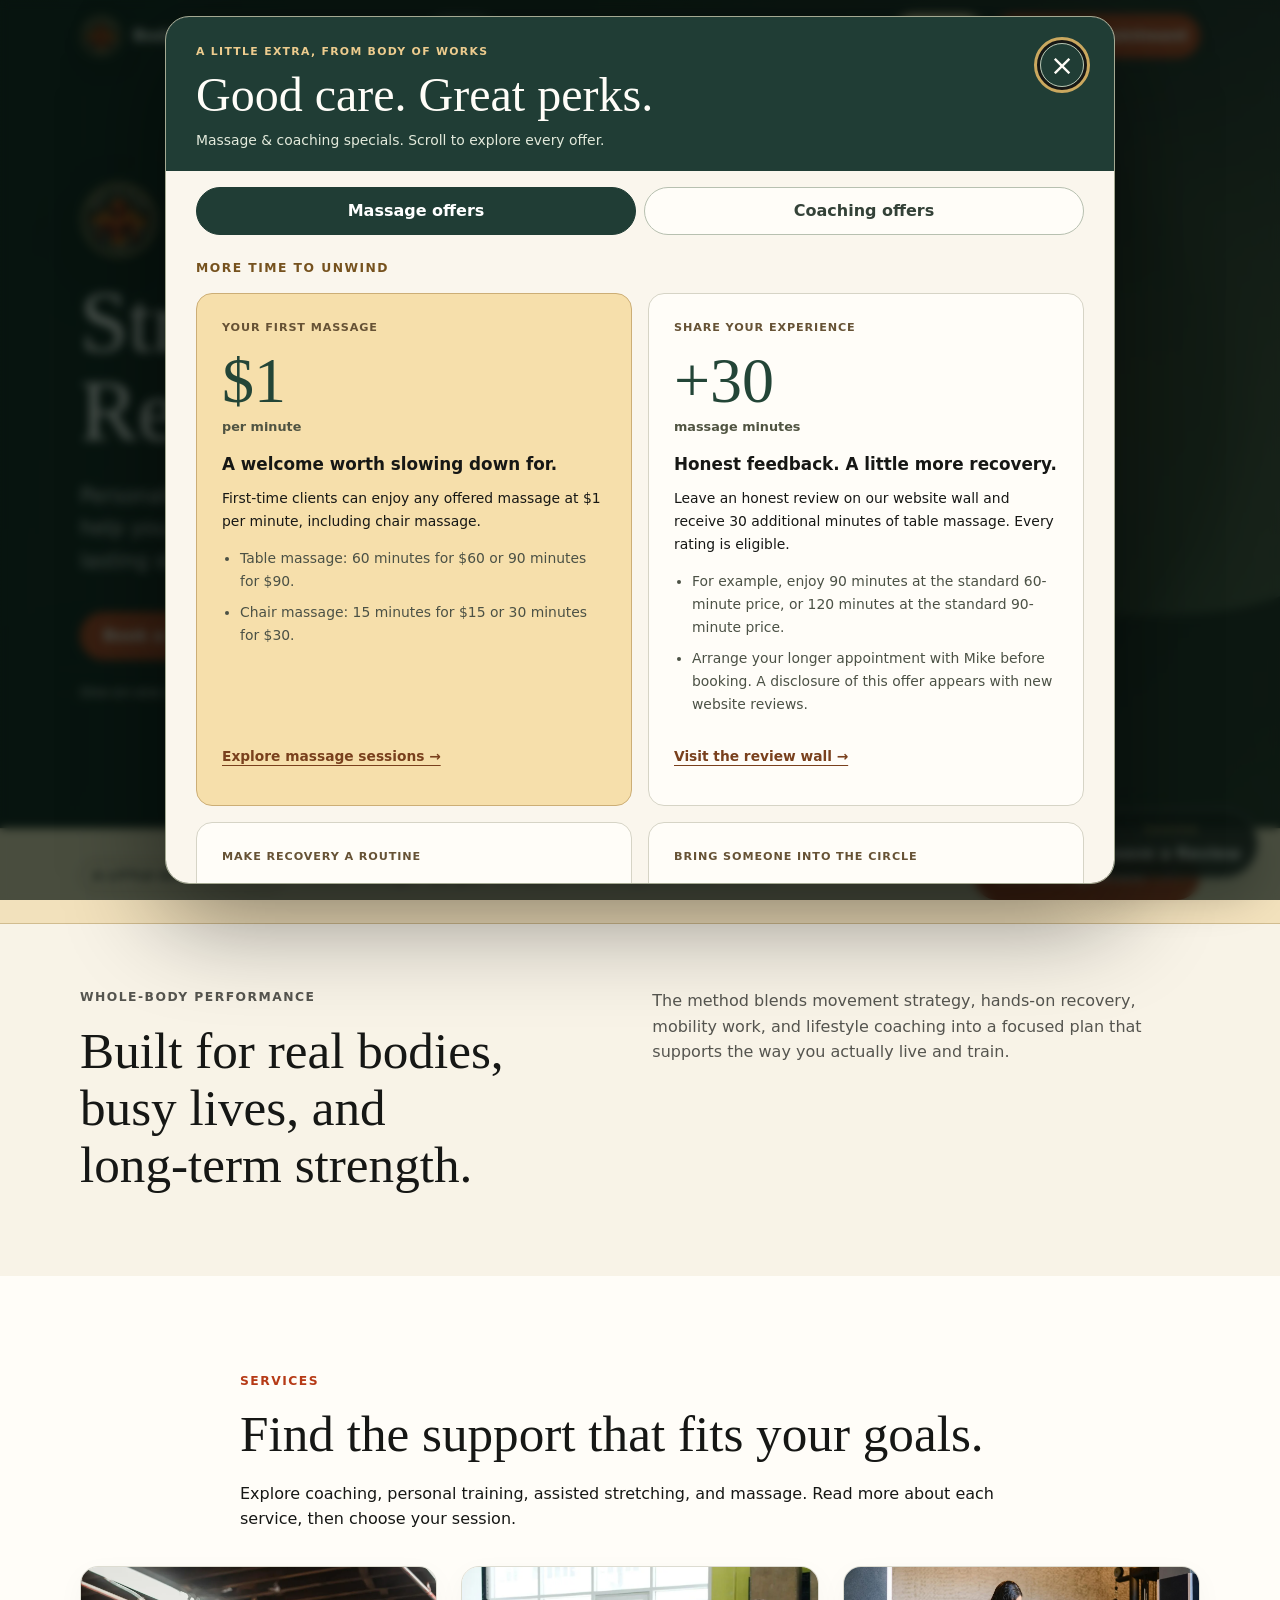
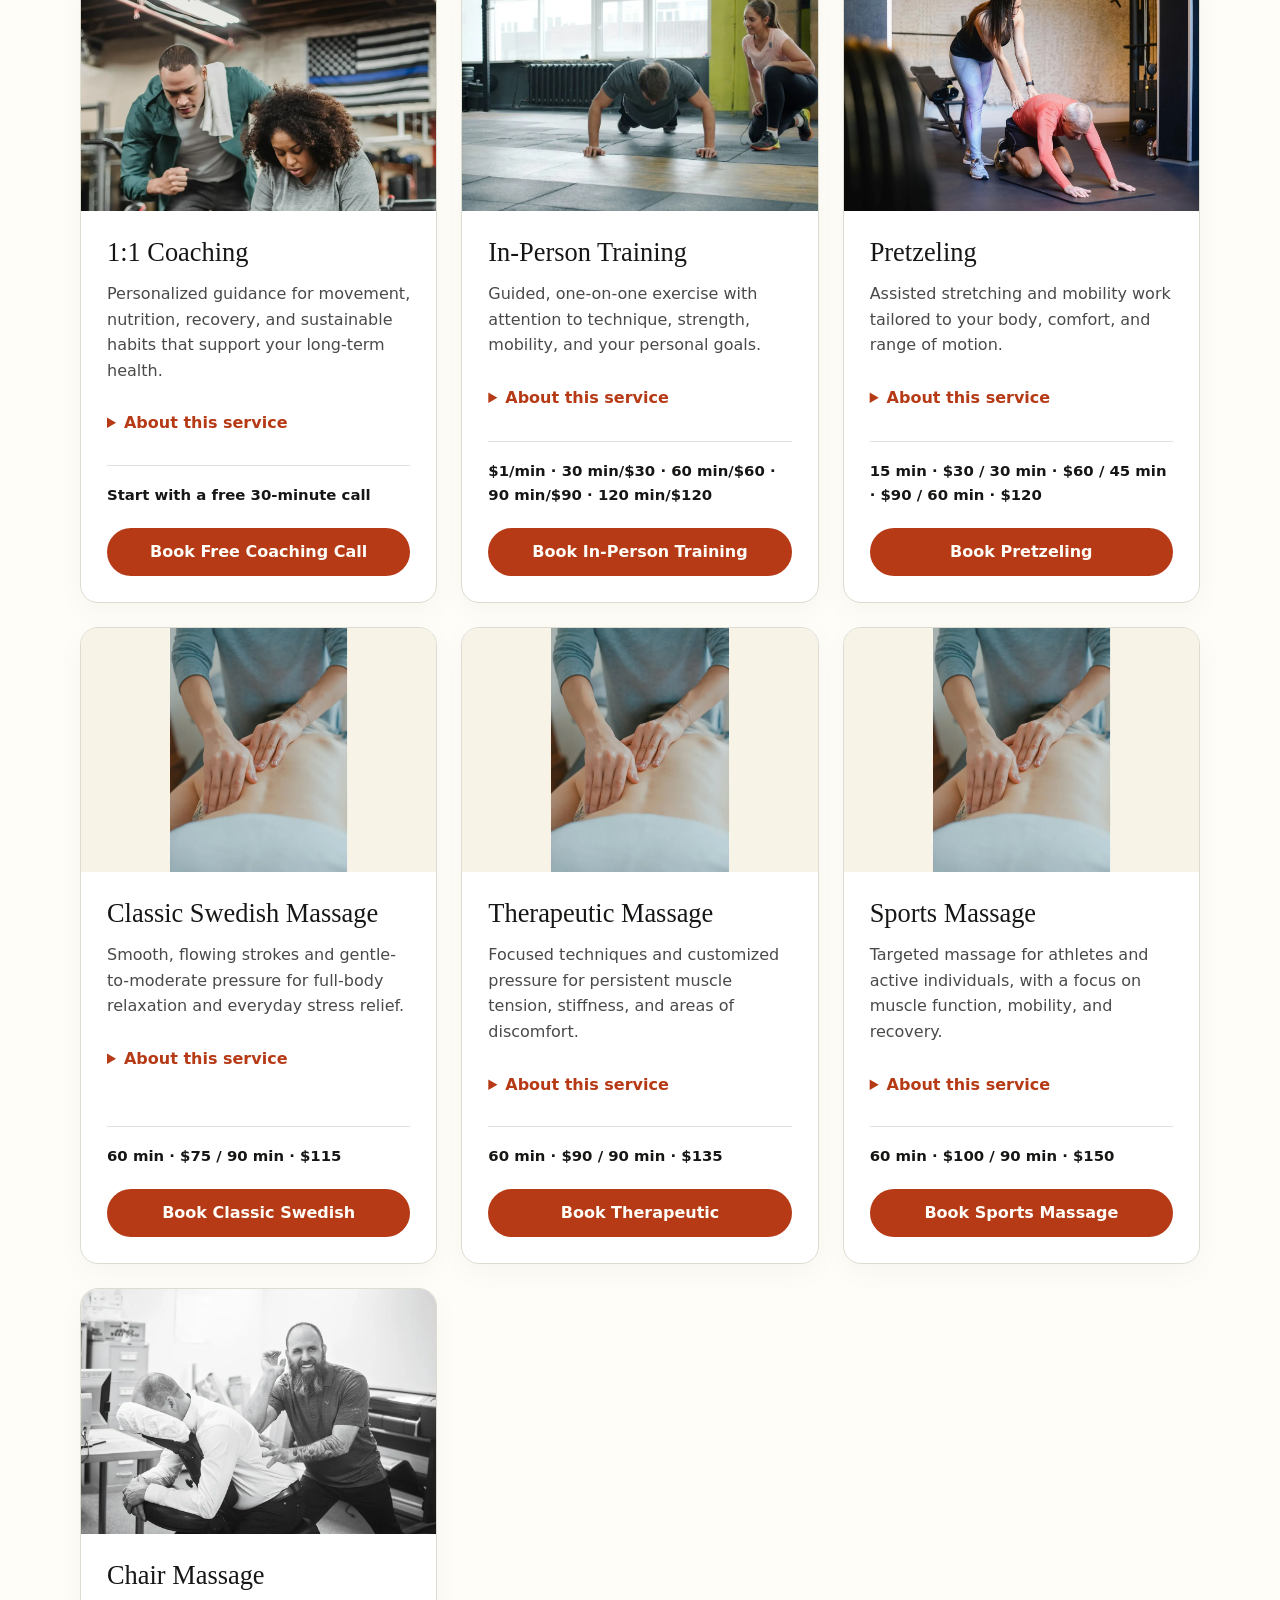
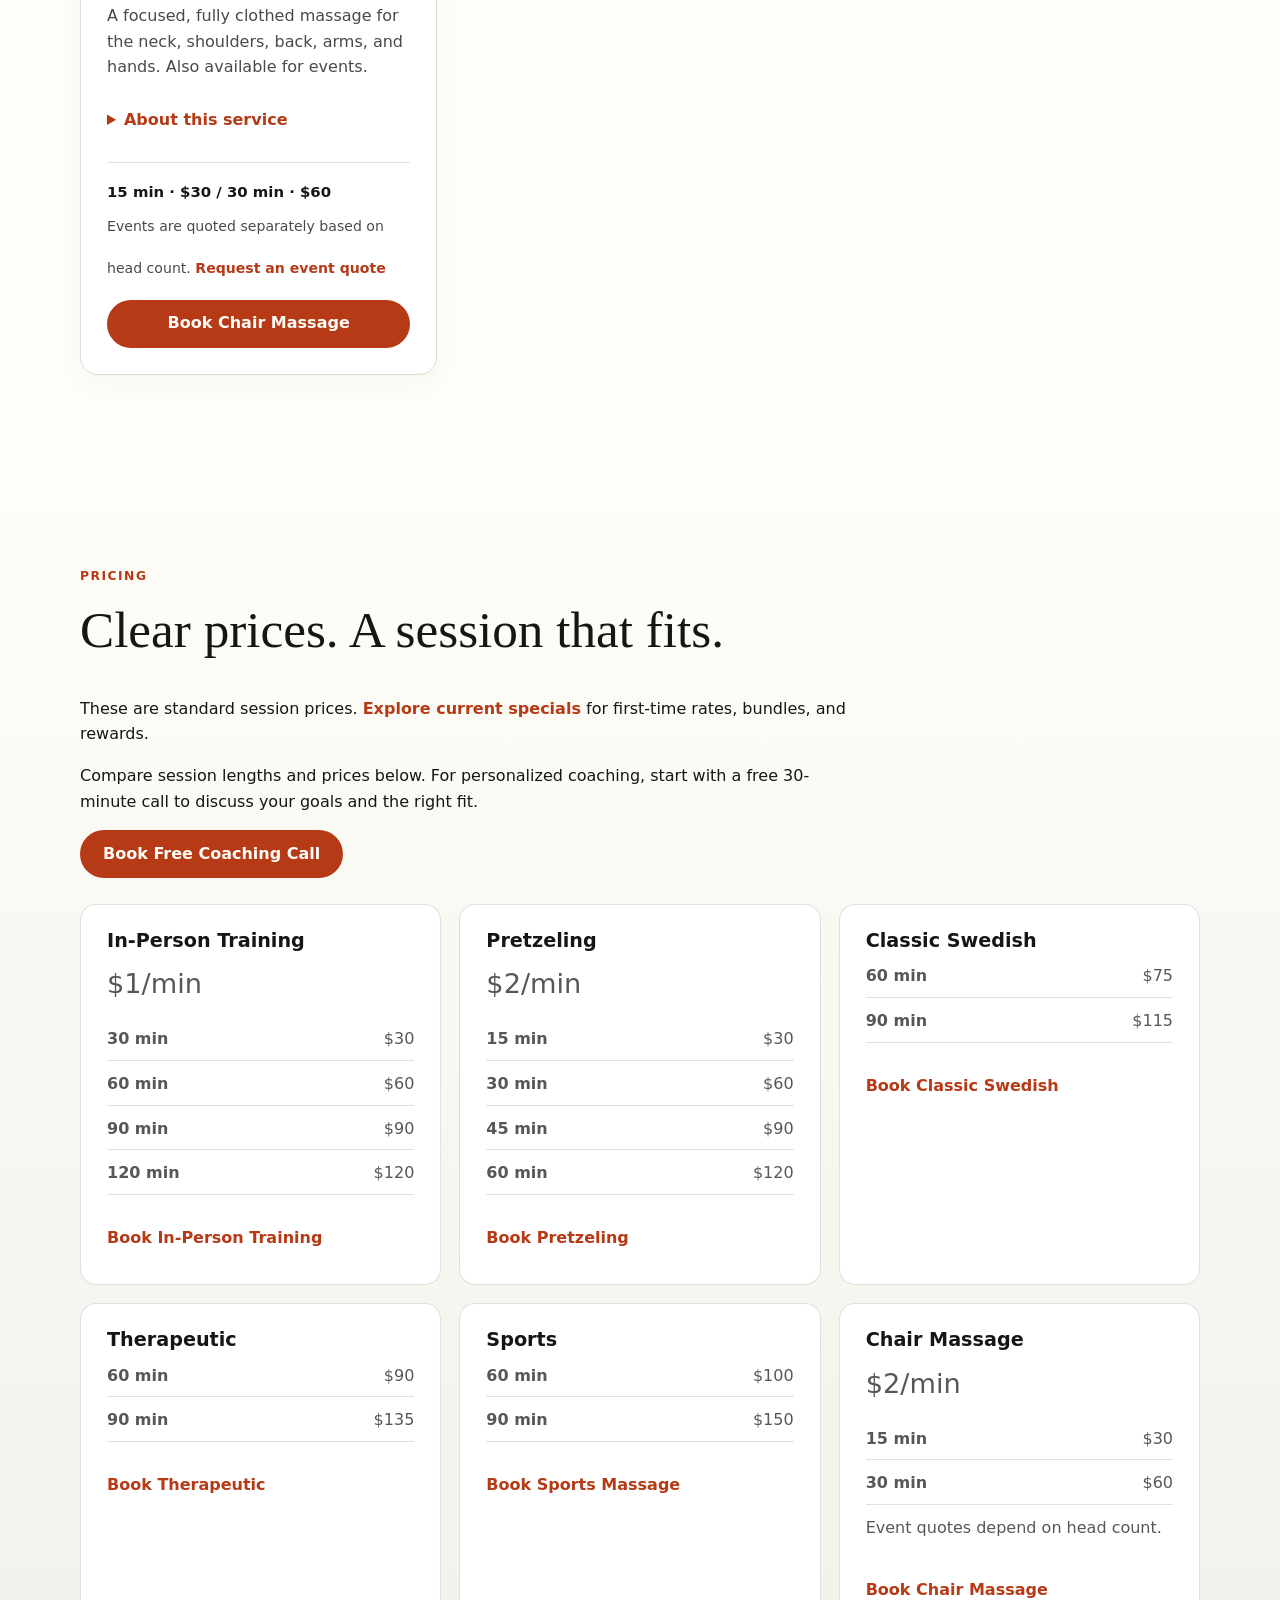
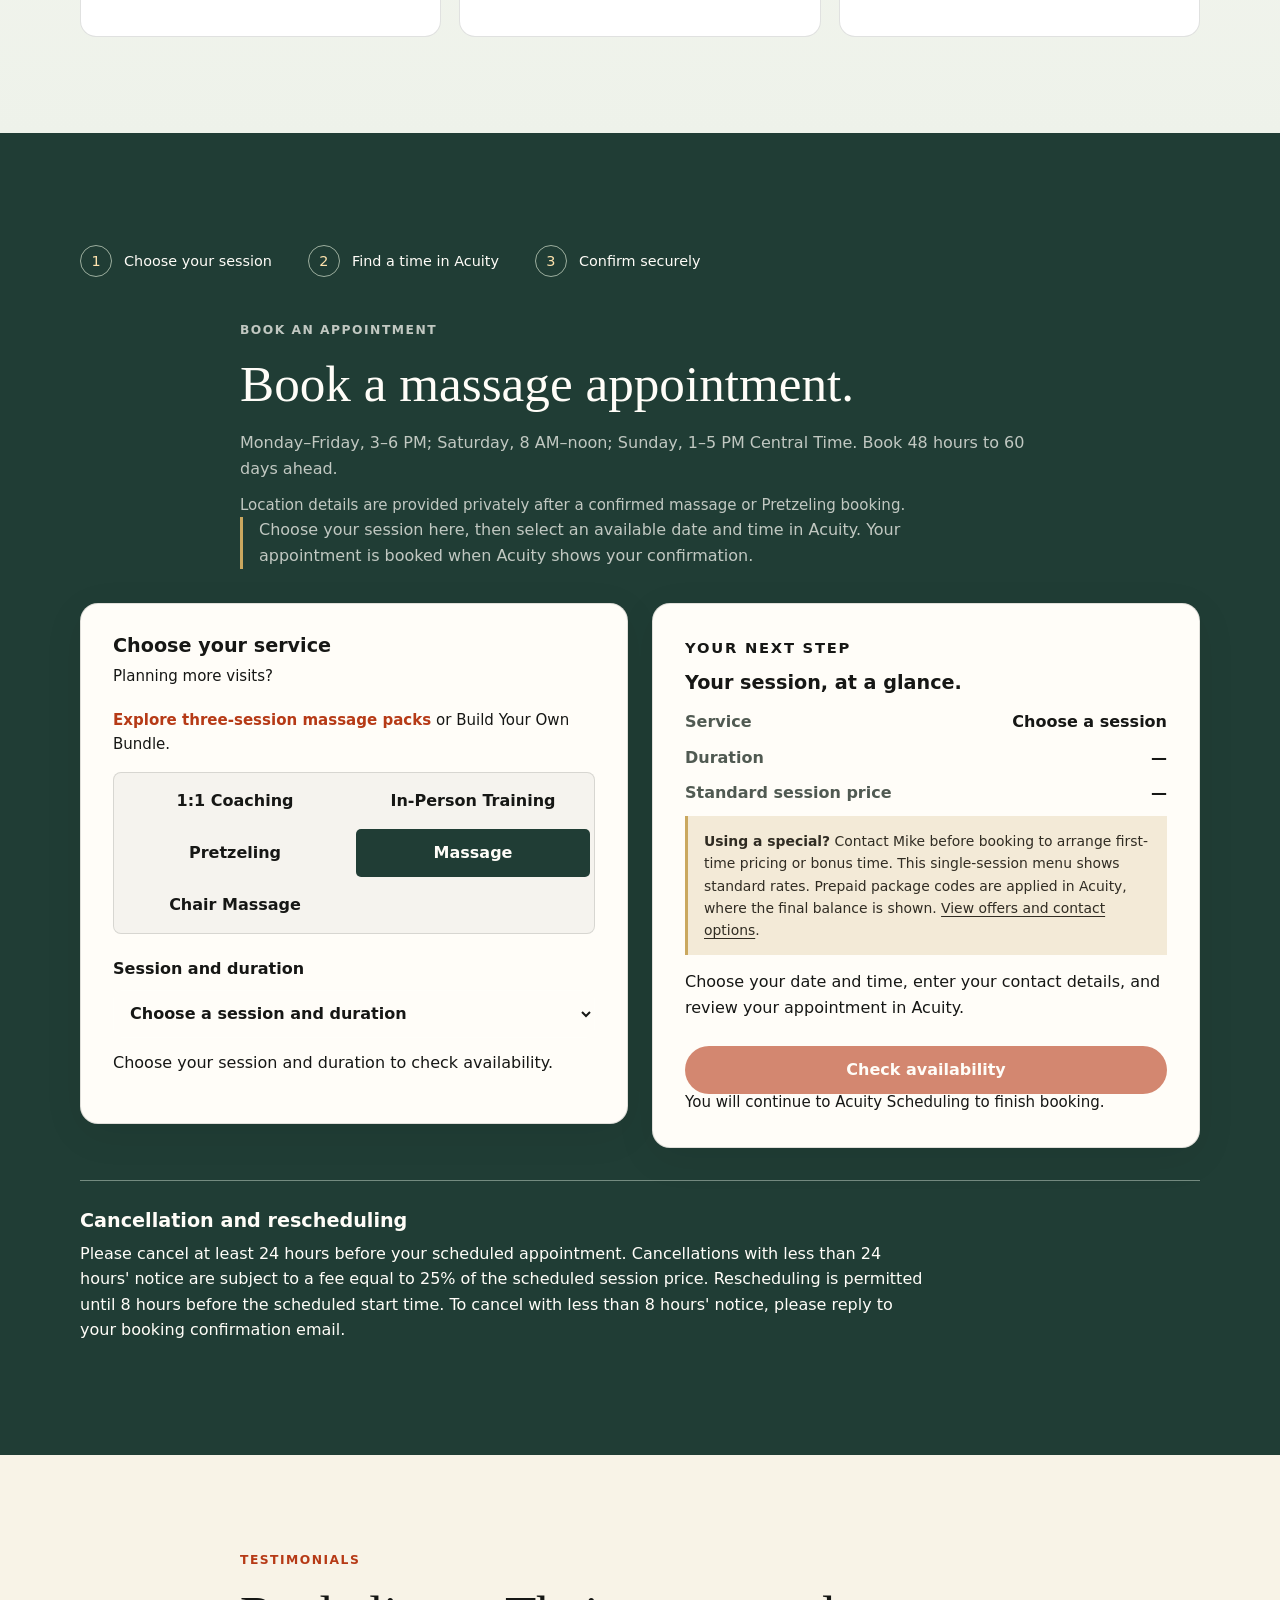
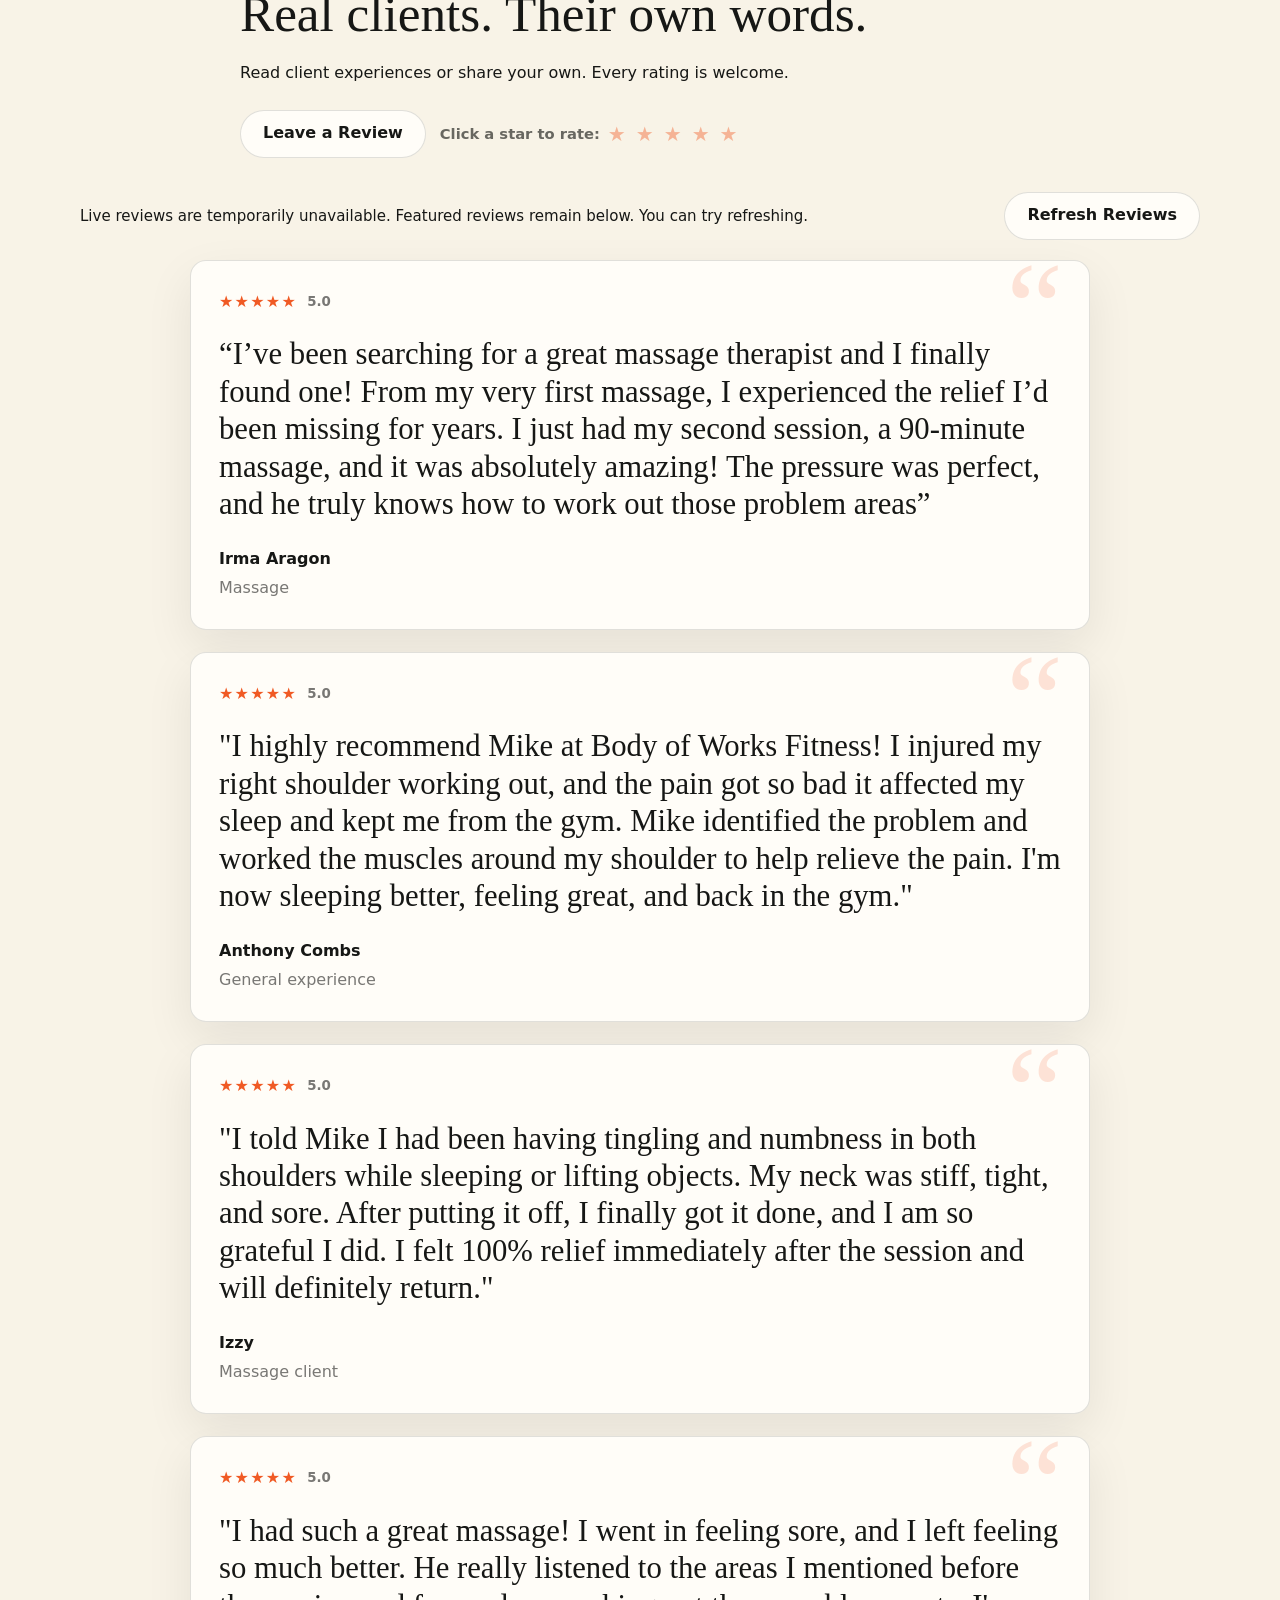
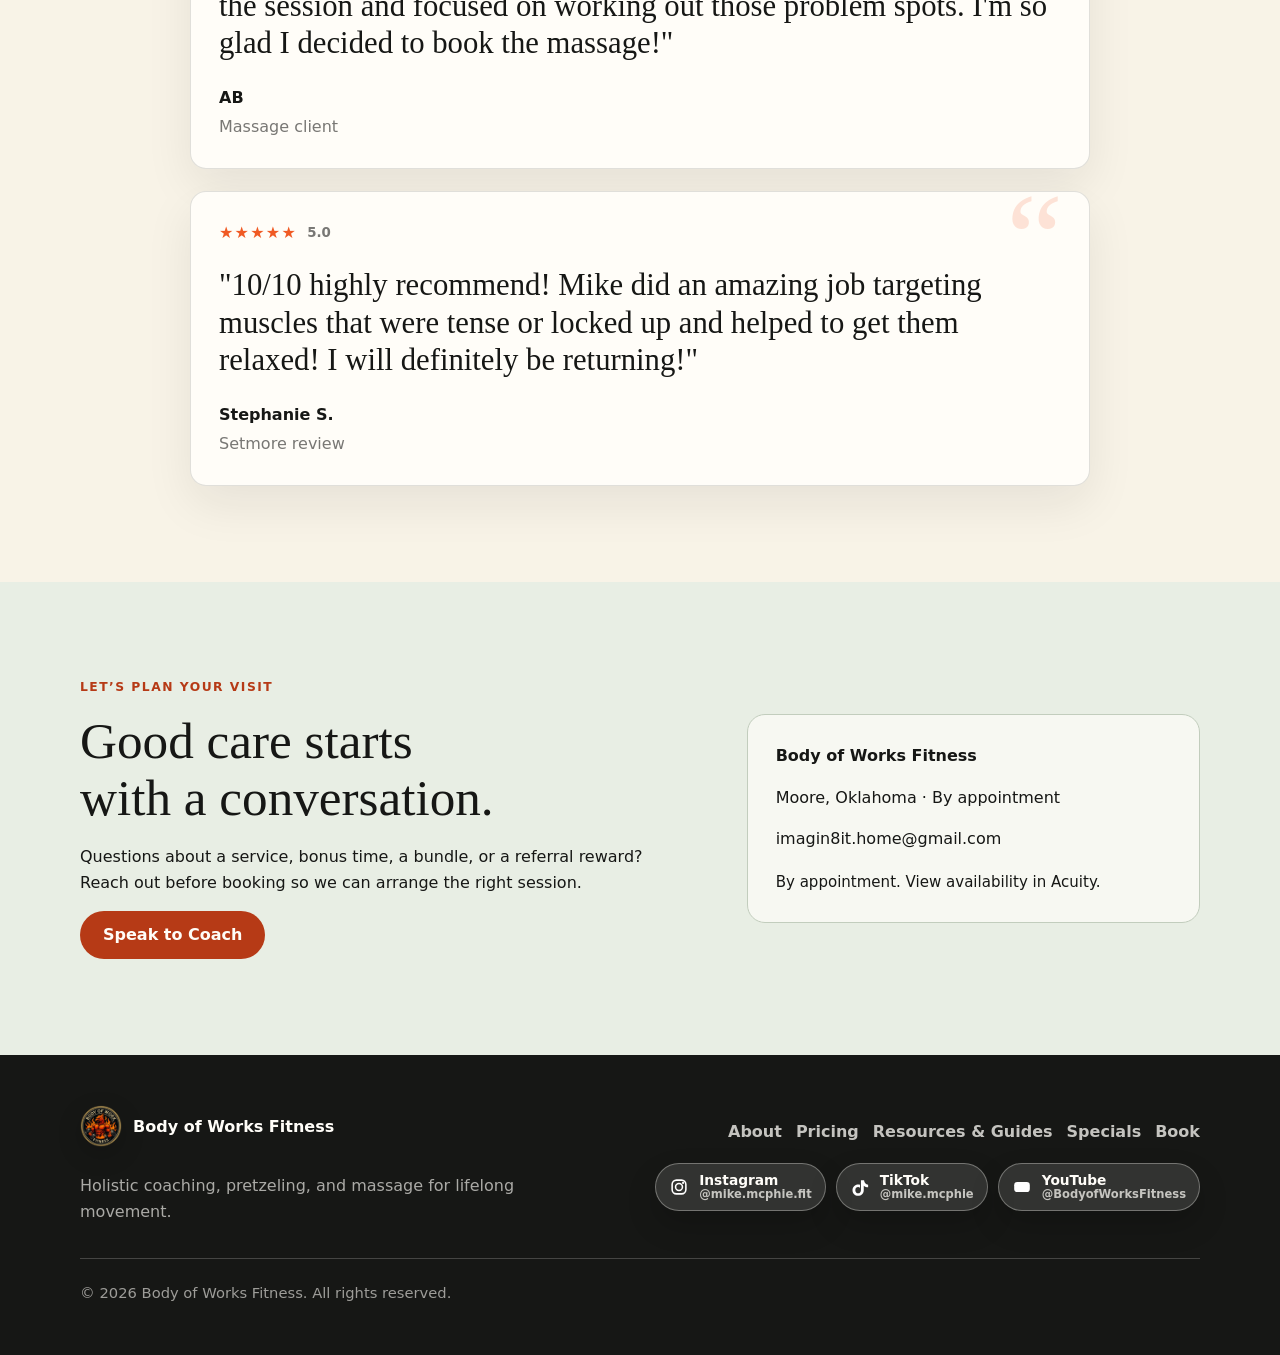
==== commit 22923cf7: "Rename the bundle heading and entry links to Build Your Own Bundle" ====
--- a/index.html
+++ b/index.html
@@ -249,7 +249,7 @@
         <div class="shell booking-grid">
           <div class="booking-choices">
             <h3>Choose your service</h3>
-            <p class="form-note">Planning more visits? <a class="text-link" href="promotions.html#massage-bundles">Explore three-session massage packs</a> or <a href="promotions.html#mixed-bundle">build a mixed three-pack</a>.</p>
+            <p class="form-note">Planning more visits? <a class="text-link" href="promotions.html#massage-bundles">Explore three-session massage packs</a> or <a href="promotions.html#mixed-bundle">Build Your Own Bundle</a>.</p>
             <input type="hidden" value="Massage" data-service-select />
             <div class="booking-service-picker" aria-label="Choose a service">
               <button type="button" data-service-choice="1:1 Coaching" aria-pressed="false">1:1 Coaching</button>
@@ -517,7 +517,7 @@
     <script src="js/review-config.js?v=20261029-privacy"></script>
     <script src="js/review-incentive.js?v=20261029-privacy"></script>
     <script src="js/reviews.js?v=20261029-privacy"></script>
-    <script src="js/promotions-data.js?v=20261029-privacy"></script>
+    <script src="js/promotions-data.js?v=20261029-bundle-label"></script>
     <script src="js/promotions.js?v=20261029-privacy"></script>
   </body>
 </html>
--- a/css/styles.css
+++ b/css/styles.css
@@ -1918,3 +1918,14 @@
 .bundle-card .button:disabled { cursor: default; opacity: 1; color: #58634e; border-color: #bac4ad; background: #eef1e7; }
 @media (max-width: 1024px) { .bundles-grid { grid-template-columns: repeat(2,minmax(0,1fr)); } }
 @media (max-width: 620px) { .bundles-grid { grid-template-columns: 1fr; } }
+
+.mixed-builder { display:grid; grid-template-columns:minmax(0,1fr) minmax(0,1fr); gap:28px; margin-block:28px; }
+.mixed-fields { display:grid; align-content:start; gap:12px; min-width:0; }
+.mixed-fields label { font-weight:700; }
+.mixed-fields select { width:100%; min-width:0; padding:14px 10px; font:inherit; border:1px solid var(--line); border-radius:8px; background:var(--paper); color:var(--ink); }
+.mixed-totals { margin-block:24px; }
+.mixed-totals div { display:flex; justify-content:space-between; gap:12px; margin-block:12px; }
+.mixed-totals dd { margin:0; font-weight:700; white-space:nowrap; }
+.mixed-totals div:last-child { border-top:1px solid var(--line); padding-top:14px; font-size:1.2rem; }
+[data-mixed-request][hidden] { display:none; }
+@media(max-width:720px) { .mixed-builder { grid-template-columns:1fr; } }
